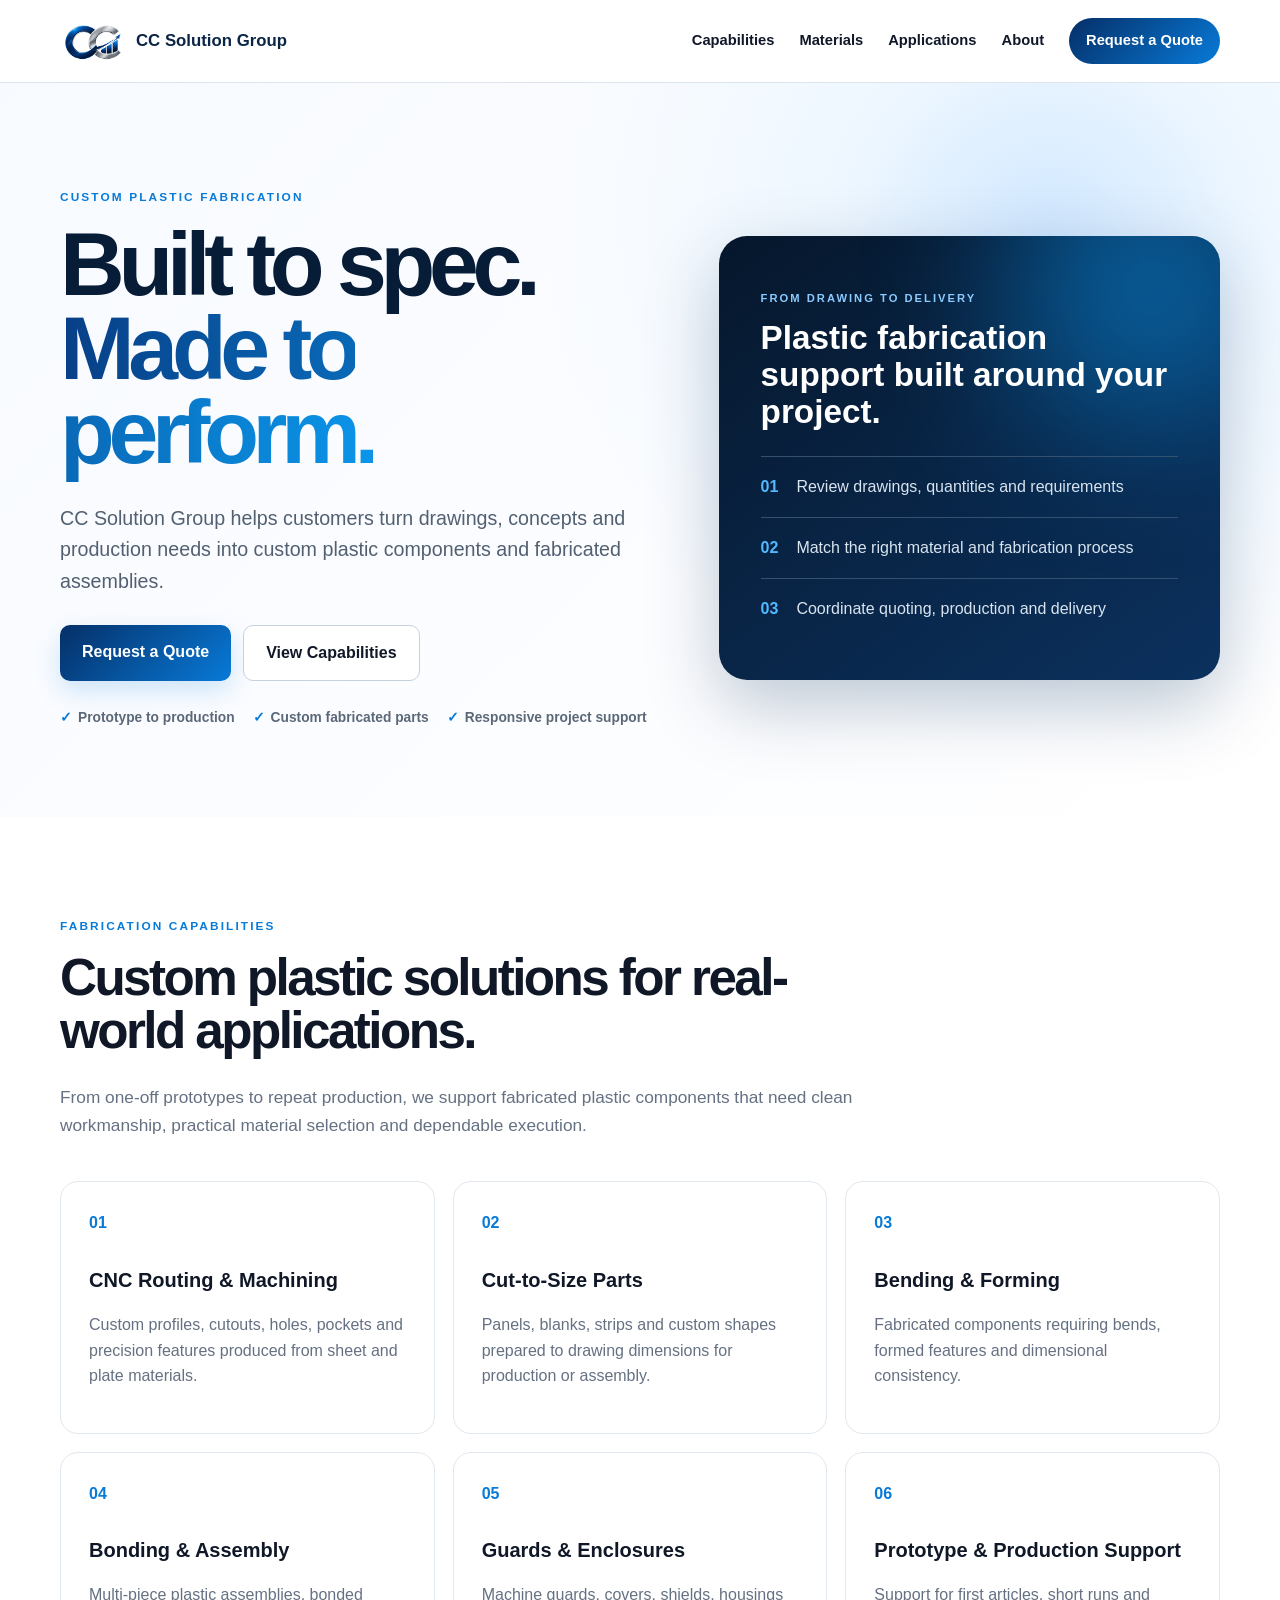
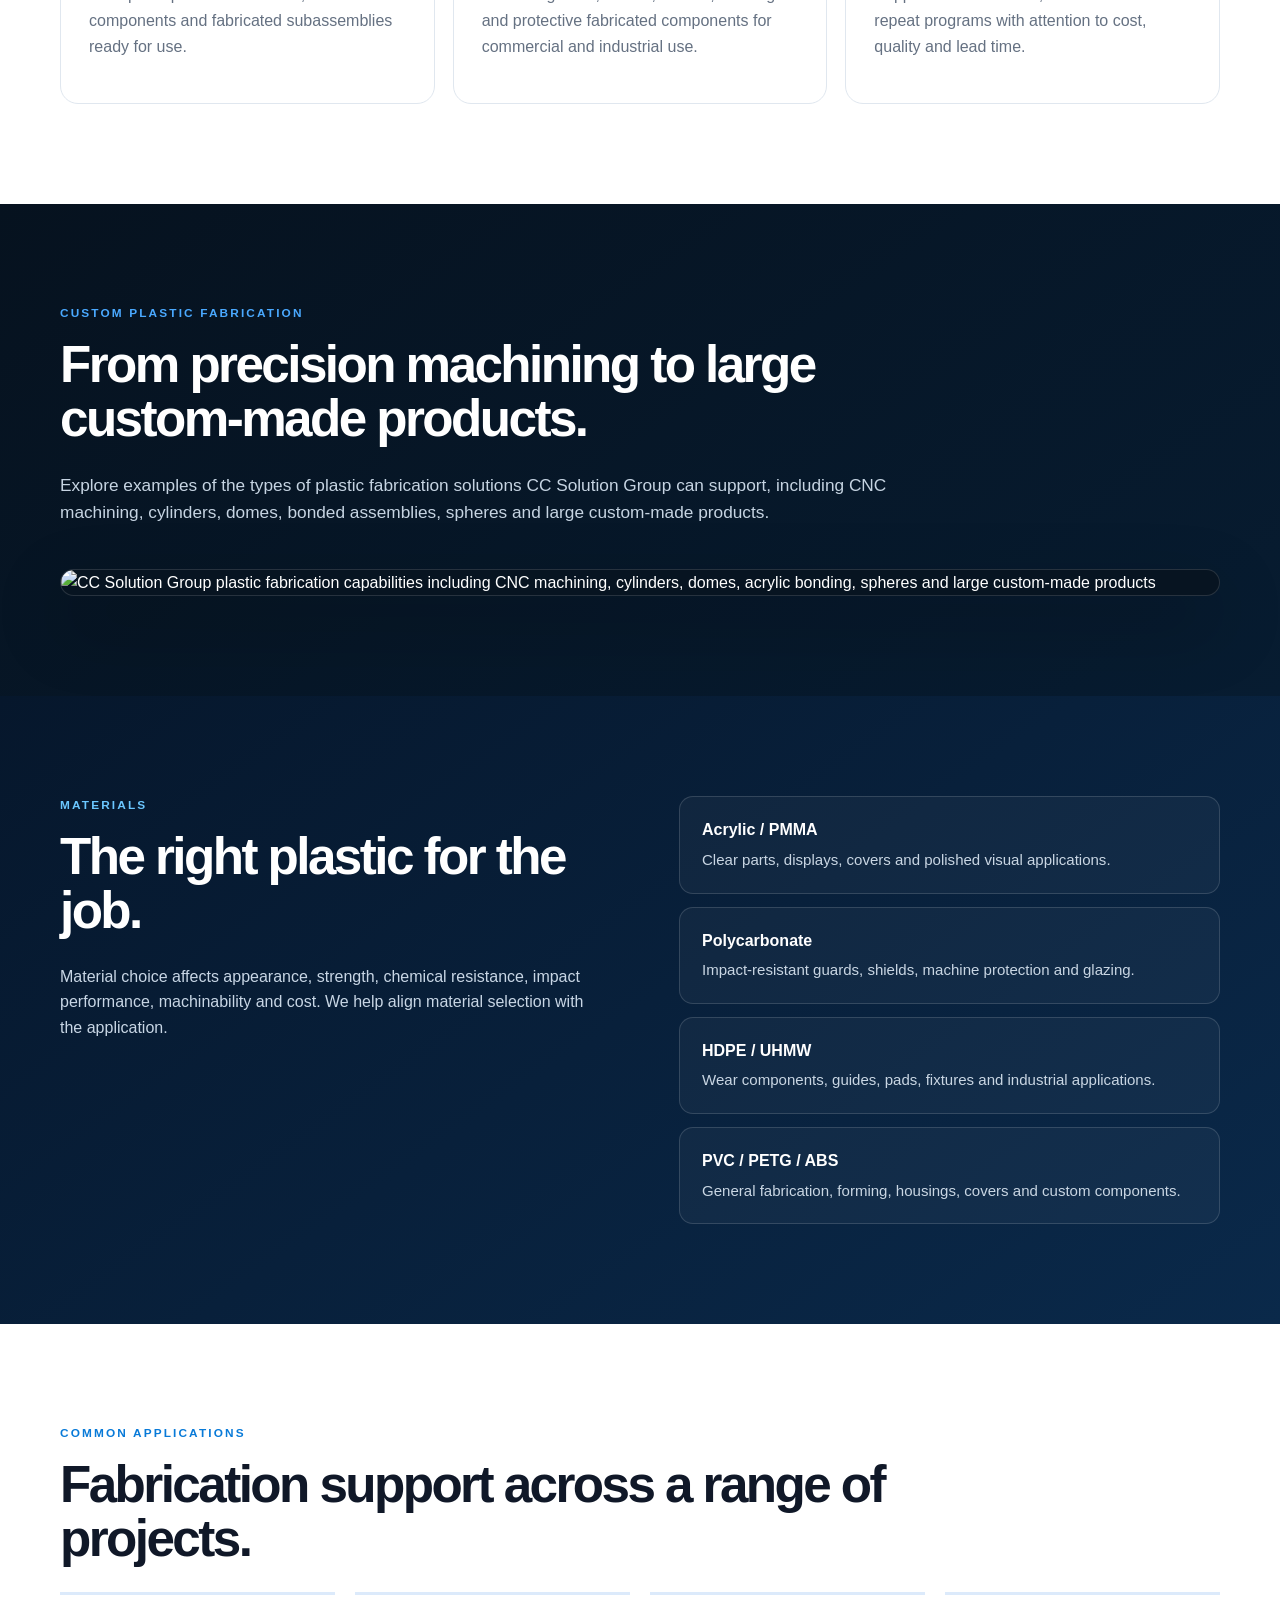
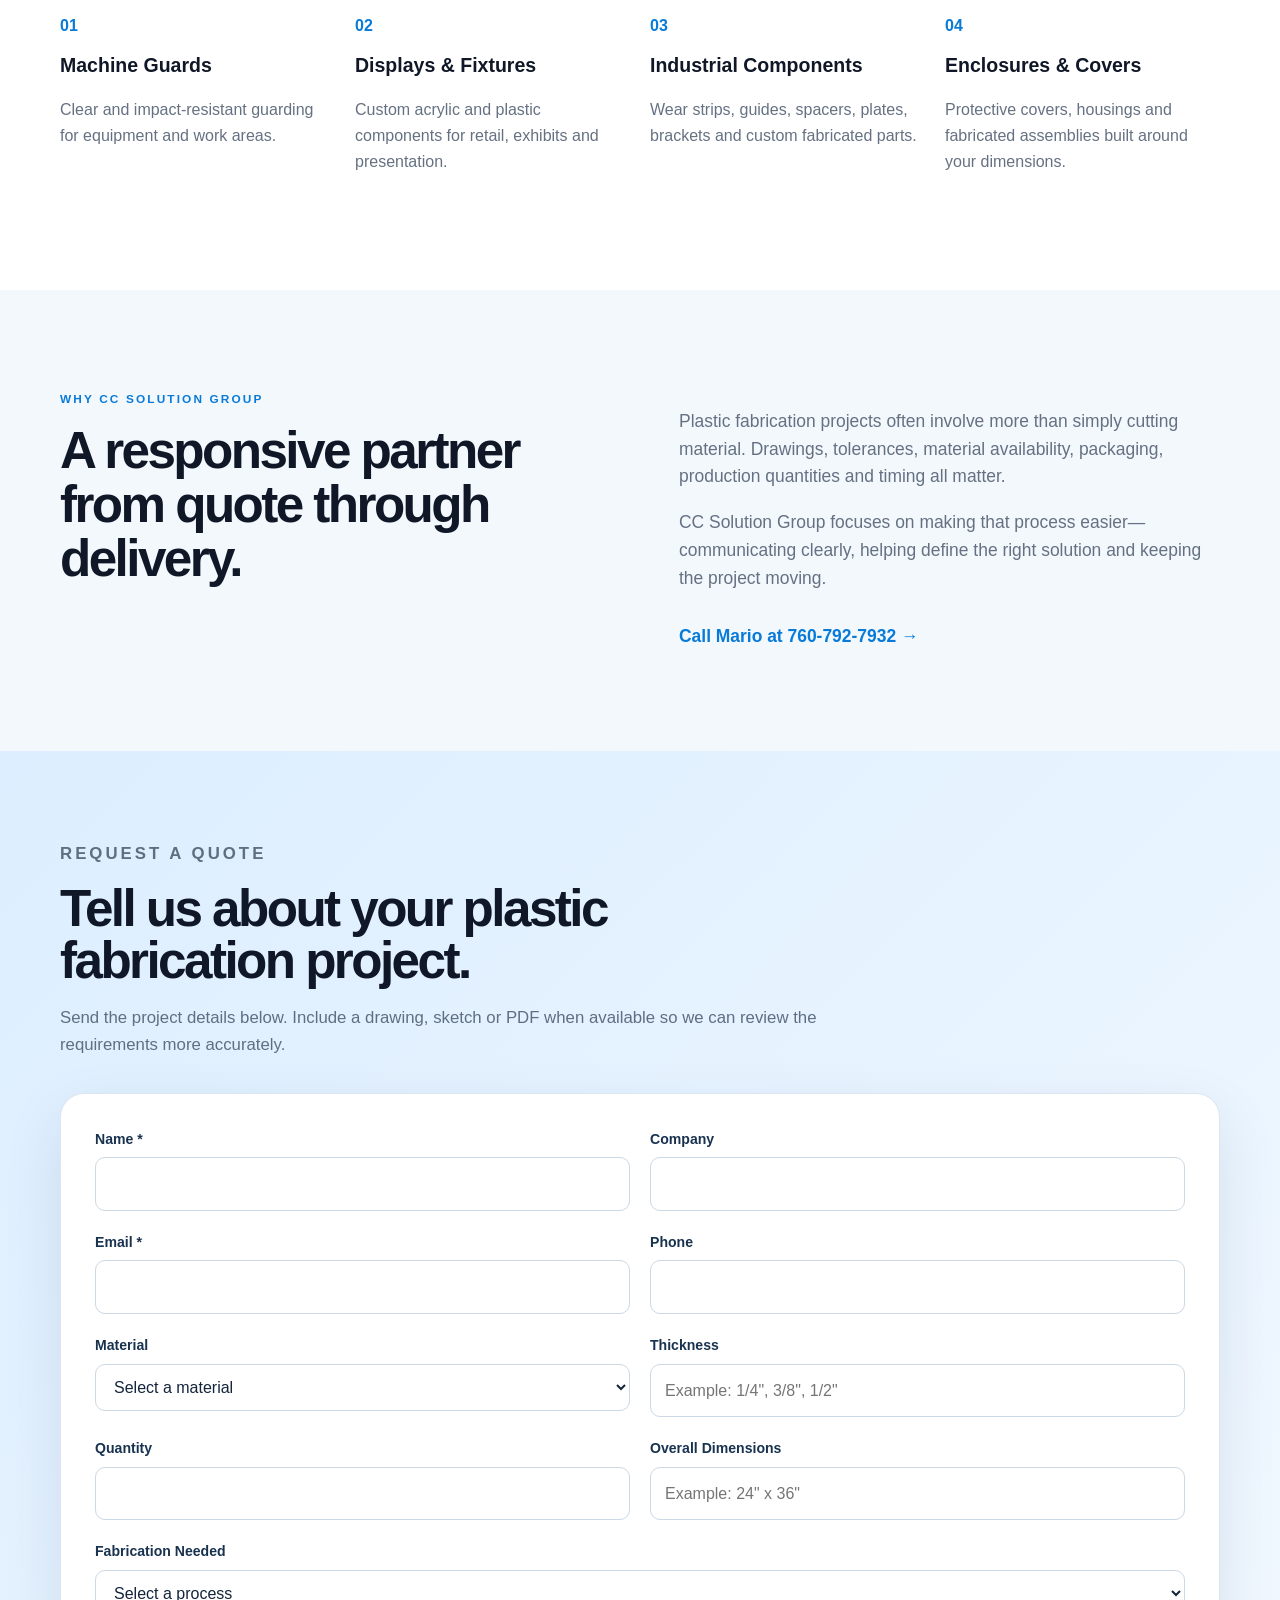
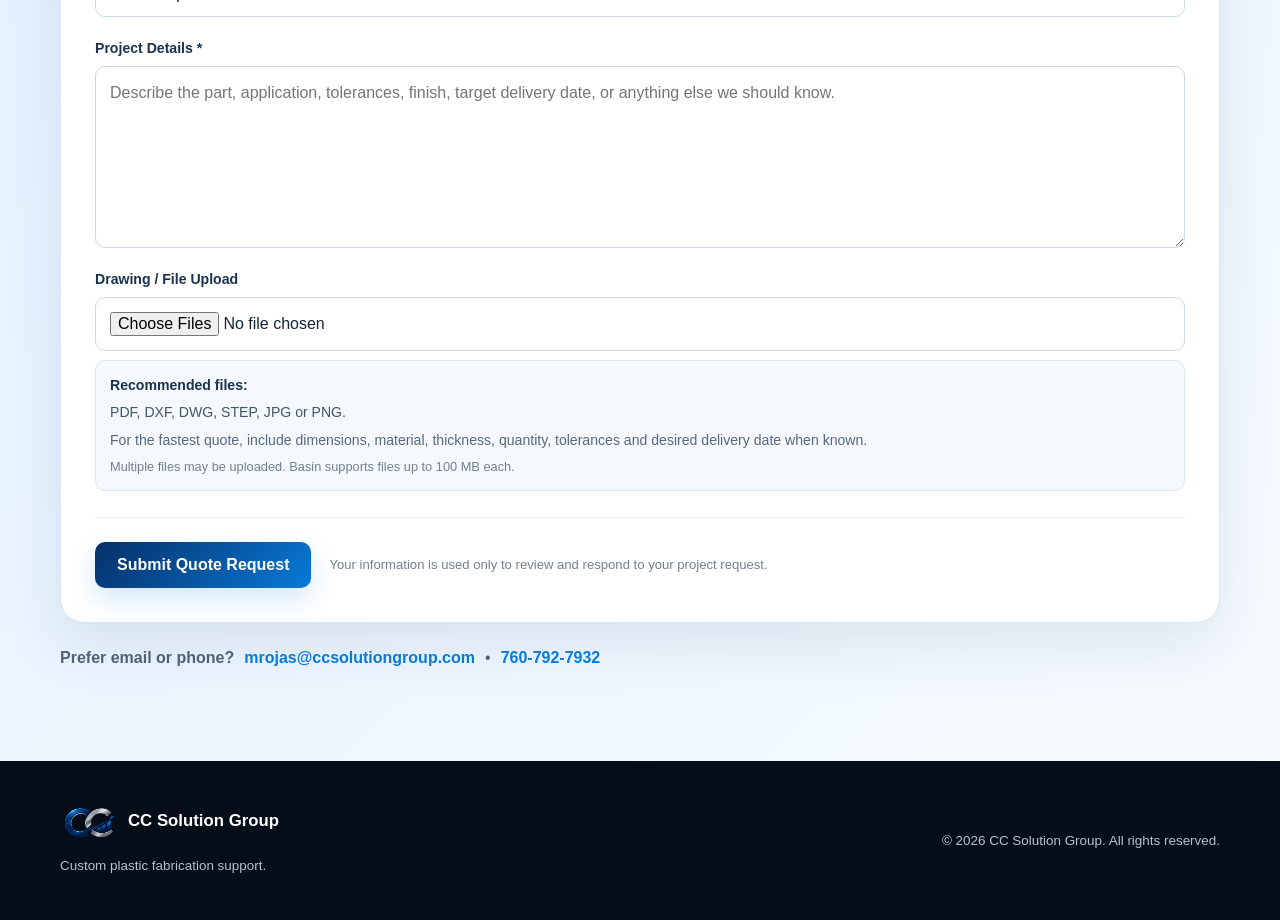
==== index.html @ dac45339 "Enhance visual capabilities section and upload guidance Added styles for visual capabilities and upd" ====
<!DOCTYPE html>
<html lang="en">
<head>
  <meta charset="UTF-8">
  <meta name="viewport" content="width=device-width, initial-scale=1.0">
  <meta name="description" content="CC Solution Group provides custom plastic fabrication support for prototypes, production parts, displays, guards, enclosures, fixtures and custom assemblies.">
  <meta name="keywords" content="plastic fabrication, custom plastic parts, acrylic fabrication, polycarbonate fabrication, HDPE, PVC, PETG, CNC routing, plastic machining">
  <title>CC Solution Group | Custom Plastic Fabrication</title>
  <link rel="canonical" href="https://ccsolutiongroup.com/">
  <link rel="stylesheet" href="styles.css">

  <style>
    .visual-capabilities{
      background:linear-gradient(145deg,#06121f,#071c31);
      color:#fff;
    }
    .visual-capabilities .eyebrow{color:#4aa9ff}
    .visual-capabilities .section-title{color:#fff}
    .visual-capabilities .section-intro{color:#c6d4e2;max-width:900px}
    .capability-showcase{
      margin:38px 0 0;
      border-radius:22px;
      overflow:hidden;
      border:1px solid rgba(255,255,255,.13);
      box-shadow:0 28px 70px rgba(0,0,0,.30);
      background:#071421;
    }
    .capability-showcase img{
      display:block;
      width:100%;
      height:auto;
    }
    .upload-guidance{
      display:flex;
      flex-direction:column;
      gap:5px;
      margin-top:2px;
      padding:13px 14px;
      border-radius:10px;
      background:#f5f9fd;
      border:1px solid #dbe7f1;
      color:#42566b;
      font-size:.88rem;
    }
    .upload-guidance strong{color:#18324f}
    .upload-guidance span{color:#56697d}
    .upload-guidance small{color:#718093}
  </style>

</head>
<body>
  <header class="site-header">
    <div class="container nav">
      <a class="brand" href="#home">
        <img src="cc-solution-group-logo.png" alt="CC Solution Group logo">
        <span>CC Solution Group</span>
      </a>
      <button class="menu" aria-label="Open menu">☰</button>
      <nav>
        <a href="#capabilities">Capabilities</a>
        <a href="#materials">Materials</a>
        <a href="#industries">Applications</a>
        <a href="#about">About</a>
        <a class="nav-cta" href="#contact">Request a Quote</a>
      </nav>
    </div>
  </header>

  <main>
    <section id="home" class="hero">
      <div class="container hero-grid">
        <div>
          <p class="eyebrow">CUSTOM PLASTIC FABRICATION</p>
          <h1>Built to spec.<br><span>Made to perform.</span></h1>
          <p class="lead">CC Solution Group helps customers turn drawings, concepts and production needs into custom plastic components and fabricated assemblies.</p>
          <div class="buttons">
            <a class="button primary" href="#contact">Request a Quote</a>
            <a class="button secondary" href="#capabilities">View Capabilities</a>
          </div>
          <div class="hero-points">
            <span>Prototype to production</span>
            <span>Custom fabricated parts</span>
            <span>Responsive project support</span>
          </div>
        </div>
        <div class="hero-card">
          <div class="card-glow"></div>
          <p class="card-label">FROM DRAWING TO DELIVERY</p>
          <h2>Plastic fabrication support built around your project.</h2>
          <div class="mini-stat"><strong>01</strong><span>Review drawings, quantities and requirements</span></div>
          <div class="mini-stat"><strong>02</strong><span>Match the right material and fabrication process</span></div>
          <div class="mini-stat"><strong>03</strong><span>Coordinate quoting, production and delivery</span></div>
        </div>
      </div>
    </section>

    <section id="capabilities" class="section">
      <div class="container">
        <p class="eyebrow">FABRICATION CAPABILITIES</p>
        <h2 class="section-title">Custom plastic solutions for real-world applications.</h2>
        <p class="section-intro">From one-off prototypes to repeat production, we support fabricated plastic components that need clean workmanship, practical material selection and dependable execution.</p>
        <div class="cards capability-grid">
          <article class="service"><div class="icon">01</div><h3>CNC Routing & Machining</h3><p>Custom profiles, cutouts, holes, pockets and precision features produced from sheet and plate materials.</p></article>
          <article class="service"><div class="icon">02</div><h3>Cut-to-Size Parts</h3><p>Panels, blanks, strips and custom shapes prepared to drawing dimensions for production or assembly.</p></article>
          <article class="service"><div class="icon">03</div><h3>Bending & Forming</h3><p>Fabricated components requiring bends, formed features and dimensional consistency.</p></article>
          <article class="service"><div class="icon">04</div><h3>Bonding & Assembly</h3><p>Multi-piece plastic assemblies, bonded components and fabricated subassemblies ready for use.</p></article>
          <article class="service"><div class="icon">05</div><h3>Guards & Enclosures</h3><p>Machine guards, covers, shields, housings and protective fabricated components for commercial and industrial use.</p></article>
          <article class="service"><div class="icon">06</div><h3>Prototype & Production Support</h3><p>Support for first articles, short runs and repeat programs with attention to cost, quality and lead time.</p></article>
        </div>
      </div>
    </section>


    <section id="fabrication-gallery" class="section visual-capabilities">
      <div class="container">
        <div class="visual-capabilities-heading">
          <p class="eyebrow">CUSTOM PLASTIC FABRICATION</p>
          <h2 class="section-title">From precision machining to large custom-made products.</h2>
          <p class="section-intro">
            Explore examples of the types of plastic fabrication solutions CC Solution Group can support,
            including CNC machining, cylinders, domes, bonded assemblies, spheres and large custom-made products.
          </p>
        </div>

        <figure class="capability-showcase">
          <img src="plastic-fabrication-capabilities.png"
               alt="CC Solution Group plastic fabrication capabilities including CNC machining, cylinders, domes, acrylic bonding, spheres and large custom-made products">
        </figure>
      </div>
    </section>

    <section id="materials" class="section dark">
      <div class="container two-col">
        <div>
          <p class="eyebrow">MATERIALS</p>
          <h2 class="section-title">The right plastic for the job.</h2>
          <p class="dark-copy">Material choice affects appearance, strength, chemical resistance, impact performance, machinability and cost. We help align material selection with the application.</p>
        </div>
        <div class="material-list">
          <div><strong>Acrylic / PMMA</strong><span>Clear parts, displays, covers and polished visual applications.</span></div>
          <div><strong>Polycarbonate</strong><span>Impact-resistant guards, shields, machine protection and glazing.</span></div>
          <div><strong>HDPE / UHMW</strong><span>Wear components, guides, pads, fixtures and industrial applications.</span></div>
          <div><strong>PVC / PETG / ABS</strong><span>General fabrication, forming, housings, covers and custom components.</span></div>
        </div>
      </div>
    </section>

    <section id="industries" class="section">
      <div class="container">
        <p class="eyebrow">COMMON APPLICATIONS</p>
        <h2 class="section-title">Fabrication support across a range of projects.</h2>
        <div class="application-grid">
          <div><span>01</span><h3>Machine Guards</h3><p>Clear and impact-resistant guarding for equipment and work areas.</p></div>
          <div><span>02</span><h3>Displays & Fixtures</h3><p>Custom acrylic and plastic components for retail, exhibits and presentation.</p></div>
          <div><span>03</span><h3>Industrial Components</h3><p>Wear strips, guides, spacers, plates, brackets and custom fabricated parts.</p></div>
          <div><span>04</span><h3>Enclosures & Covers</h3><p>Protective covers, housings and fabricated assemblies built around your dimensions.</p></div>
        </div>
      </div>
    </section>

    <section id="about" class="section accent-section">
      <div class="container two-col">
        <div>
          <p class="eyebrow">WHY CC SOLUTION GROUP</p>
          <h2 class="section-title">A responsive partner from quote through delivery.</h2>
        </div>
        <div class="about-copy">
          <p>Plastic fabrication projects often involve more than simply cutting material. Drawings, tolerances, material availability, packaging, production quantities and timing all matter.</p>
          <p>CC Solution Group focuses on making that process easier—communicating clearly, helping define the right solution and keeping the project moving.</p>
          <a href="tel:7607927932" class="text-link">Call Mario at 760-792-7932 →</a>
        </div>
      </div>
    </section>

    <section id="contact" class="contact quote-section">
      <div class="container">
        <div class="quote-heading">
          <p class="eyebrow">REQUEST A QUOTE</p>
          <h2>Tell us about your plastic fabrication project.</h2>
          <p>Send the project details below. Include a drawing, sketch or PDF when available so we can review the requirements more accurately.</p>
        </div>

        <form class="quote-form"
              action="https://usebasin.com/f/f1924fdd4e56"
              method="POST"
              enctype="multipart/form-data"
              accept-charset="UTF-8"
              data-basin-form
              data-basin-success-action="render"
              data-basin-capture-url="true">

          <div class="form-grid">
            <div class="field"><label for="name">Name *</label><input id="name" name="Name" type="text" required></div>
            <div class="field"><label for="company">Company</label><input id="company" name="Company" type="text"></div>
            <div class="field"><label for="email">Email *</label><input id="email" name="email" type="email" required></div>
            <div class="field"><label for="phone">Phone</label><input id="phone" name="Phone" type="tel"></div>

            <div class="field">
              <label for="material">Material</label>
              <select id="material" name="Material">
                <option value="">Select a material</option>
                <option>Acrylic / PMMA</option><option>Polycarbonate</option><option>HDPE</option>
                <option>UHMW</option><option>PVC</option><option>PETG</option><option>ABS</option>
                <option>Other / Need recommendation</option>
              </select>
            </div>

            <div class="field"><label for="thickness">Thickness</label><input id="thickness" name="Thickness" type="text" placeholder='Example: 1/4", 3/8", 1/2"'></div>
            <div class="field"><label for="quantity">Quantity</label><input id="quantity" name="Quantity" type="number" min="1"></div>
            <div class="field"><label for="dimensions">Overall Dimensions</label><input id="dimensions" name="Dimensions" type="text" placeholder='Example: 24" x 36"'></div>

            <div class="field full-width">
              <label for="process">Fabrication Needed</label>
              <select id="process" name="Fabrication Needed">
                <option value="">Select a process</option>
                <option>CNC Routing / Machining</option><option>Cut-to-Size Parts</option><option>Bending / Forming</option>
                <option>Bonding / Assembly</option><option>Guard / Enclosure</option><option>Prototype</option>
                <option>Production Run</option><option>Not Sure / Need Guidance</option>
              </select>
            </div>

            <div class="field full-width">
              <label for="details">Project Details *</label>
              <textarea id="details" name="Project Details" rows="6" required placeholder="Describe the part, application, tolerances, finish, target delivery date, or anything else we should know."></textarea>
            </div>

            <div class="field full-width">
              <label for="attachment">Drawing / File Upload</label>
              <input id="attachment" name="attachments[]" type="file" multiple accept=".pdf,.dwg,.dxf,.step,.stp,.igs,.iges,.jpg,.jpeg,.png">
              <div class="upload-guidance">
                <strong>Recommended files:</strong> PDF, DXF, DWG, STEP, JPG or PNG.
                <span>For the fastest quote, include dimensions, material, thickness, quantity, tolerances and desired delivery date when known.</span>
                <small>Multiple files may be uploaded. Basin supports files up to 100 MB each.</small>
              </div>
            </div>
          </div>

          <div class="form-submit">
            <button class="button primary submit-button" type="submit">Submit Quote Request</button>
            <p>Your information is used only to review and respond to your project request.</p>
          </div>
        </form>

        <div class="w-form-done" style="display:none; margin-top:22px; padding:22px; border-radius:14px; background:#ffffff; border:1px solid #b9dfc6;">
          <strong style="display:block; font-size:1.1rem; margin-bottom:6px;">Thank you for your project inquiry.</strong>
          <span>Your quote request and uploaded files were submitted successfully. CC Solution Group will review the project details and follow up with you.</span>
        </div>

        <div class="w-form-fail" style="display:none; margin-top:22px; padding:22px; border-radius:14px; background:#ffffff; border:1px solid #e1b8b8;">
          <strong style="display:block; font-size:1.1rem; margin-bottom:6px;">We couldn't submit your request.</strong>
          <span>Please try again, or email your project directly to mrojas@ccsolutiongroup.com.</span>
        </div>

        <div class="direct-contact">
          <strong>Prefer email or phone?</strong>
          <a href="mailto:mrojas@ccsolutiongroup.com">mrojas@ccsolutiongroup.com</a>
          <span>•</span>
          <a href="tel:7607927932">760-792-7932</a>
        </div>
      </div>
    </section>
  </main>

  <footer>
    <div class="container footer">
      <div>
        <a class="brand footer-brand" href="#home"><img src="cc-solution-group-logo.png" alt="CC Solution Group logo"><span>CC Solution Group</span></a>
        <p>Custom plastic fabrication support.</p>
      </div>
      <p>© 2026 CC Solution Group. All rights reserved.</p>
    </div>
  </footer>

  <script src="https://js.usebasin.com/v2.11.1.min.js" defer></script>
  <script>
    const menu = document.querySelector('.menu');
    const nav = document.querySelector('nav');
    menu.addEventListener('click', () => nav.classList.toggle('open'));
    document.querySelectorAll('nav a').forEach(a => a.addEventListener('click', () => nav.classList.remove('open')));
  </script>
</body>
</html>
---- styles.css ----
*{box-sizing:border-box}html{scroll-behavior:smooth}body{margin:0;font-family:Inter,Arial,sans-serif;color:#101828;background:#fff;line-height:1.6}a{text-decoration:none;color:inherit}.container{width:min(1160px,92%);margin:auto}.site-header{position:sticky;top:0;z-index:20;background:rgba(255,255,255,.96);backdrop-filter:blur(12px);border-bottom:1px solid #dce4ee}.nav{height:82px;display:flex;align-items:center;justify-content:space-between}.brand{display:flex;align-items:center;gap:10px;font-weight:900}.brand img{width:66px;height:50px;object-fit:contain}.brand span{font-size:1.05rem;color:#0b2545}.nav nav{display:flex;gap:25px;align-items:center;font-size:.92rem;font-weight:750}.nav nav a:hover{color:#087ad8}.nav-cta{padding:11px 17px;border-radius:999px;background:linear-gradient(135deg,#052f67,#087ad8);color:#fff!important}.menu{display:none;background:none;border:0;font-size:1.5rem}.hero{padding:105px 0 88px;background:radial-gradient(circle at 82% 22%,#cfe7ff 0,#eef7ff 18%,transparent 42%),linear-gradient(135deg,#f7faff,#fff)}.hero-grid{display:grid;grid-template-columns:1.08fr .92fr;gap:70px;align-items:center}.eyebrow{font-size:.74rem;letter-spacing:.18em;font-weight:900;color:#087ad8;margin:0 0 15px}.hero h1{font-size:clamp(3.5rem,7vw,6.6rem);line-height:.94;letter-spacing:-.07em;margin:0;color:#071c36}.hero h1 span{background:linear-gradient(90deg,#073f87,#0b95e9);background-clip:text;-webkit-background-clip:text;color:transparent}.lead{font-size:1.23rem;max-width:680px;color:#526071;margin:28px 0}.buttons{display:flex;gap:12px;flex-wrap:wrap}.button{display:inline-block;padding:14px 22px;border-radius:10px;font-weight:800;transition:.2s}.button:hover{transform:translateY(-2px)}.primary{background:linear-gradient(135deg,#052f67,#087ad8);color:#fff;box-shadow:0 10px 26px rgba(8,122,216,.18)}.secondary{border:1px solid #c4d1df;background:#fff}.hero-points{display:flex;gap:18px;flex-wrap:wrap;margin-top:26px;color:#5b6878;font-size:.86rem;font-weight:700}.hero-points span:before{content:"✓";color:#087ad8;margin-right:6px}.hero-card{position:relative;background:linear-gradient(145deg,#06172c,#0b315e);color:#fff;border-radius:28px;padding:42px;overflow:hidden;box-shadow:0 26px 72px rgba(4,39,79,.25)}.card-glow{position:absolute;width:250px;height:250px;background:#0a8fe5;filter:blur(75px);opacity:.55;right:-55px;top:-75px}.hero-card>*:not(.card-glow){position:relative}.card-label{font-size:.7rem;letter-spacing:.18em;color:#8bcaff;font-weight:800}.hero-card h2{font-size:2.08rem;line-height:1.12;margin:10px 0 26px}.mini-stat{display:flex;gap:18px;padding:17px 0;border-top:1px solid #34516f}.mini-stat strong{color:#52b8ff}.mini-stat span{color:#d8e4ef}.section{padding:100px 0}.section-title{font-size:clamp(2.2rem,4vw,4rem);line-height:1.05;letter-spacing:-.05em;max-width:850px;margin:0 0 26px}.section-intro{max-width:810px;color:#657182;font-size:1.08rem;margin-bottom:42px}.cards{display:grid;grid-template-columns:repeat(3,1fr);gap:18px}.service{border:1px solid #e0e7ef;border-radius:18px;padding:28px;background:#fff;transition:.2s}.service:hover{transform:translateY(-4px);box-shadow:0 18px 42px rgba(4,39,79,.09);border-color:#c6d9eb}.icon{font-weight:900;color:#087ad8;margin-bottom:28px}.service h3{font-size:1.25rem;margin-bottom:10px}.service p,.about-copy p,.application-grid p{color:#657182}.dark{background:linear-gradient(145deg,#06172c,#0a294a);color:#fff}.dark .eyebrow{color:#6bc7ff}.dark-copy{color:#c8d6e5;max-width:560px}.two-col{display:grid;grid-template-columns:1fr 1fr;gap:78px;align-items:start}.material-list{display:grid;gap:13px}.material-list div{padding:20px 22px;border:1px solid rgba(255,255,255,.14);border-radius:14px;background:rgba(255,255,255,.04)}.material-list strong{display:block;color:#fff;margin-bottom:4px}.material-list span{color:#c9d6e3;font-size:.94rem}.application-grid{display:grid;grid-template-columns:repeat(4,1fr);gap:20px}.application-grid div{padding-top:18px;border-top:3px solid #dceafb}.application-grid span{color:#087ad8;font-weight:900}.application-grid h3{font-size:1.22rem;margin:12px 0 8px}.accent-section{background:#f3f8fd}.about-copy{font-size:1.09rem}.text-link{display:inline-block;margin-top:13px;color:#087ad8;font-weight:850}.quote-section{padding:90px 0;background:linear-gradient(135deg,#dceeff,#f7fbff)}.quote-heading{max-width:760px;margin-bottom:34px}.quote-heading h2{font-size:clamp(2.3rem,4vw,4.2rem);line-height:1.02;letter-spacing:-.05em;margin:0 0 18px}.quote-heading p{color:#5f6f82;font-size:1.05rem}.quote-form{background:#fff;border:1px solid #dbe6f0;border-radius:24px;padding:34px;box-shadow:0 22px 60px rgba(4,39,79,.10)}.form-grid{display:grid;grid-template-columns:repeat(2,1fr);gap:20px}.field{display:flex;flex-direction:column;gap:7px}.field.full-width{grid-column:1/-1}.field label{font-size:.88rem;font-weight:800;color:#18324f}.field input,.field select,.field textarea{width:100%;border:1px solid #cbd8e5;border-radius:10px;padding:13px 14px;font:inherit;background:#fff;color:#14253a;outline:none;transition:border-color .15s,box-shadow .15s}.field input:focus,.field select:focus,.field textarea:focus{border-color:#087ad8;box-shadow:0 0 0 3px rgba(8,122,216,.10)}.field textarea{resize:vertical}.field small{color:#718093;font-size:.8rem}.form-submit{display:flex;align-items:center;gap:18px;flex-wrap:wrap;margin-top:26px;padding-top:24px;border-top:1px solid #e6edf4}.submit-button{border:0;cursor:pointer;font-size:1rem}.form-submit p{margin:0;color:#718093;font-size:.82rem}.direct-contact{display:flex;gap:10px;align-items:center;flex-wrap:wrap;margin-top:22px;color:#506175}.direct-contact a{color:#087ad8;font-weight:800}footer{padding:36px 0;background:#040d18;color:#b9c1ce}.footer{display:flex;justify-content:space-between;align-items:center;gap:30px}.footer p{margin:8px 0;font-size:.84rem}.footer-brand span{color:#fff}.footer-brand img{width:58px}.thank-you-page{min-height:100vh;display:grid;place-items:center;padding:30px;background:linear-gradient(135deg,#eef7ff,#fff)}.thank-you-card{max-width:680px;background:#fff;border:1px solid #dbe6f0;border-radius:26px;padding:48px;text-align:center;box-shadow:0 22px 60px rgba(4,39,79,.12)}.thank-you-card img{width:150px;margin-bottom:20px}.thank-you-card h1{font-size:clamp(2.2rem,5vw,4rem);line-height:1.03;letter-spacing:-.05em;margin:0 0 18px;color:#071c36}.thank-you-card p:not(.eyebrow){color:#657182;margin-bottom:28px}@media(max-width:950px){.nav nav{gap:16px;font-size:.86rem}.application-grid{grid-template-columns:repeat(2,1fr)}}@media(max-width:800px){.menu{display:block}.nav nav{display:none;position:absolute;top:82px;left:0;right:0;background:#fff;padding:22px 4%;border-bottom:1px solid #e8ecf2;flex-direction:column;align-items:flex-start}.nav nav.open{display:flex}.brand span{display:none}.hero{padding:72px 0}.hero-grid,.two-col{grid-template-columns:1fr}.cards{grid-template-columns:1fr}.application-grid{grid-template-columns:1fr}.footer{flex-direction:column;align-items:flex-start}.hero-card{padding:30px}.section{padding:76px 0}.form-grid{grid-template-columns:1fr}.field.full-width{grid-column:auto}.quote-form{padding:22px}}
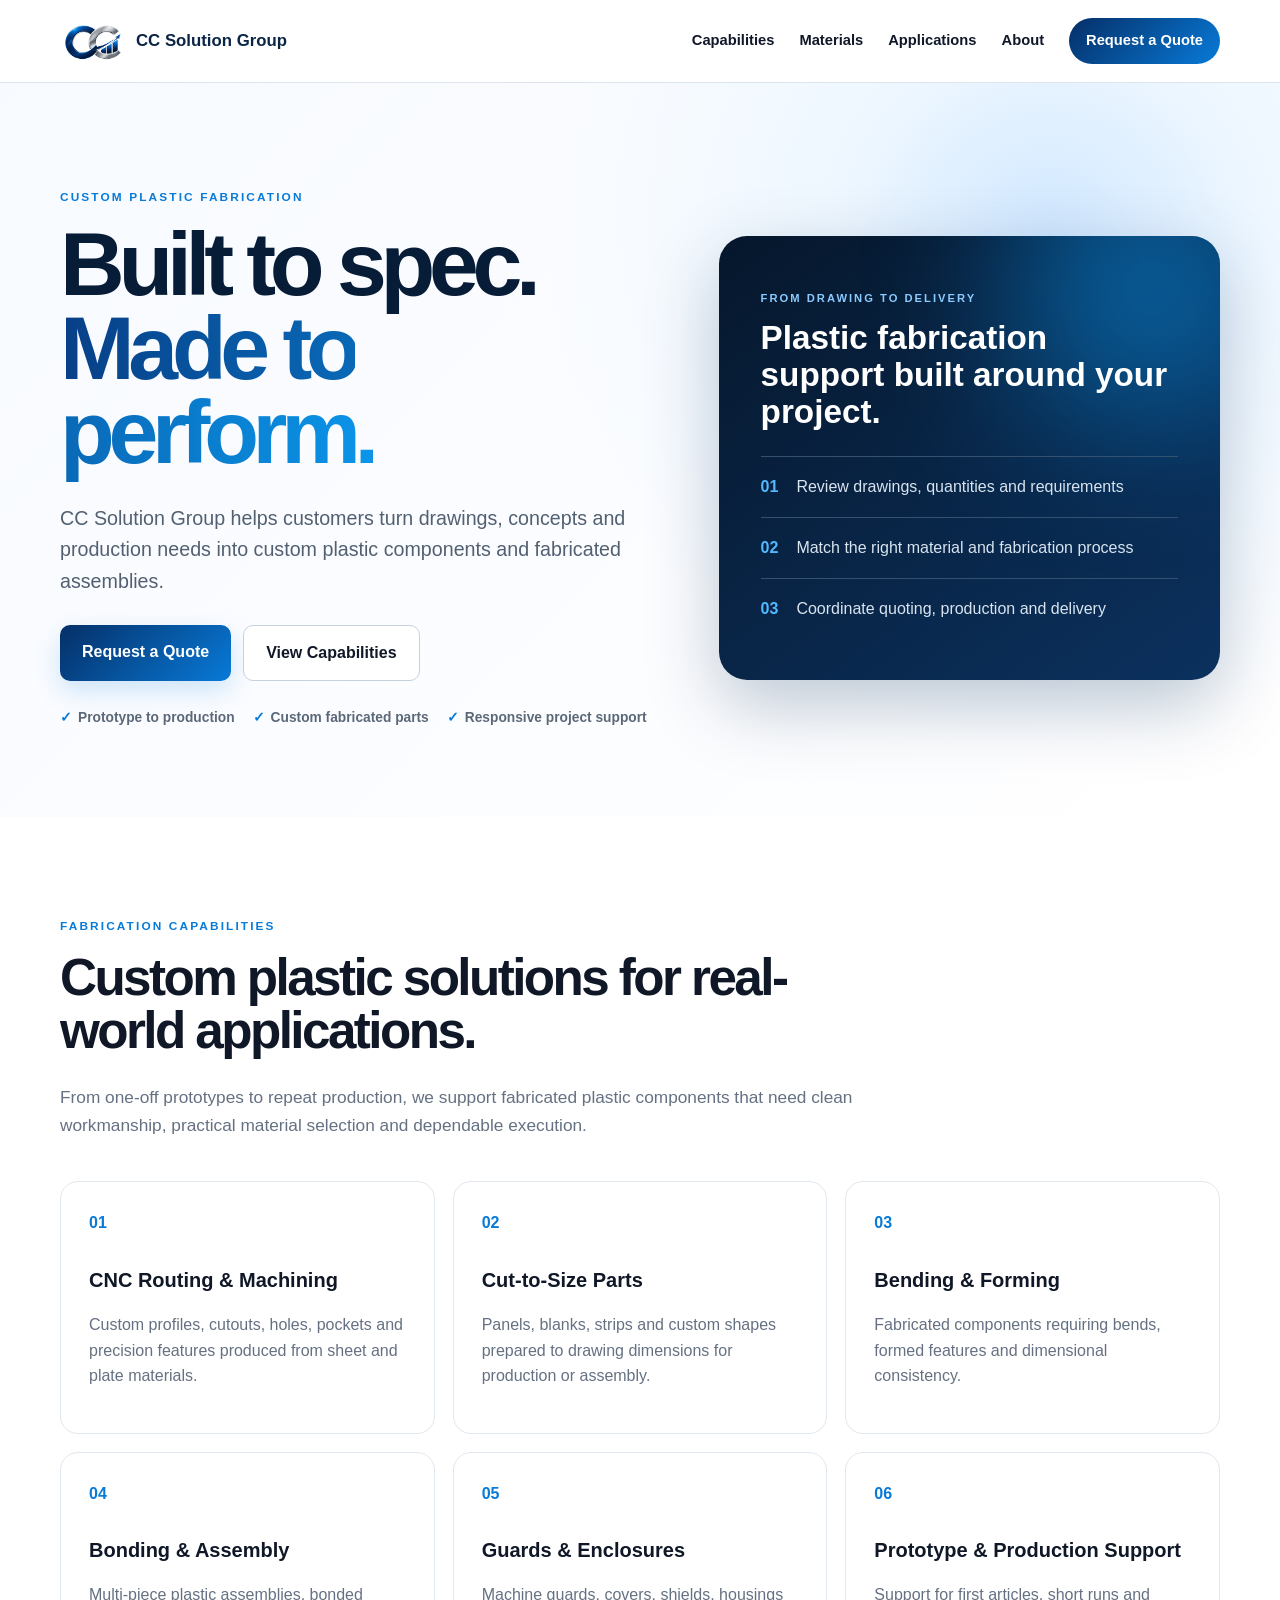
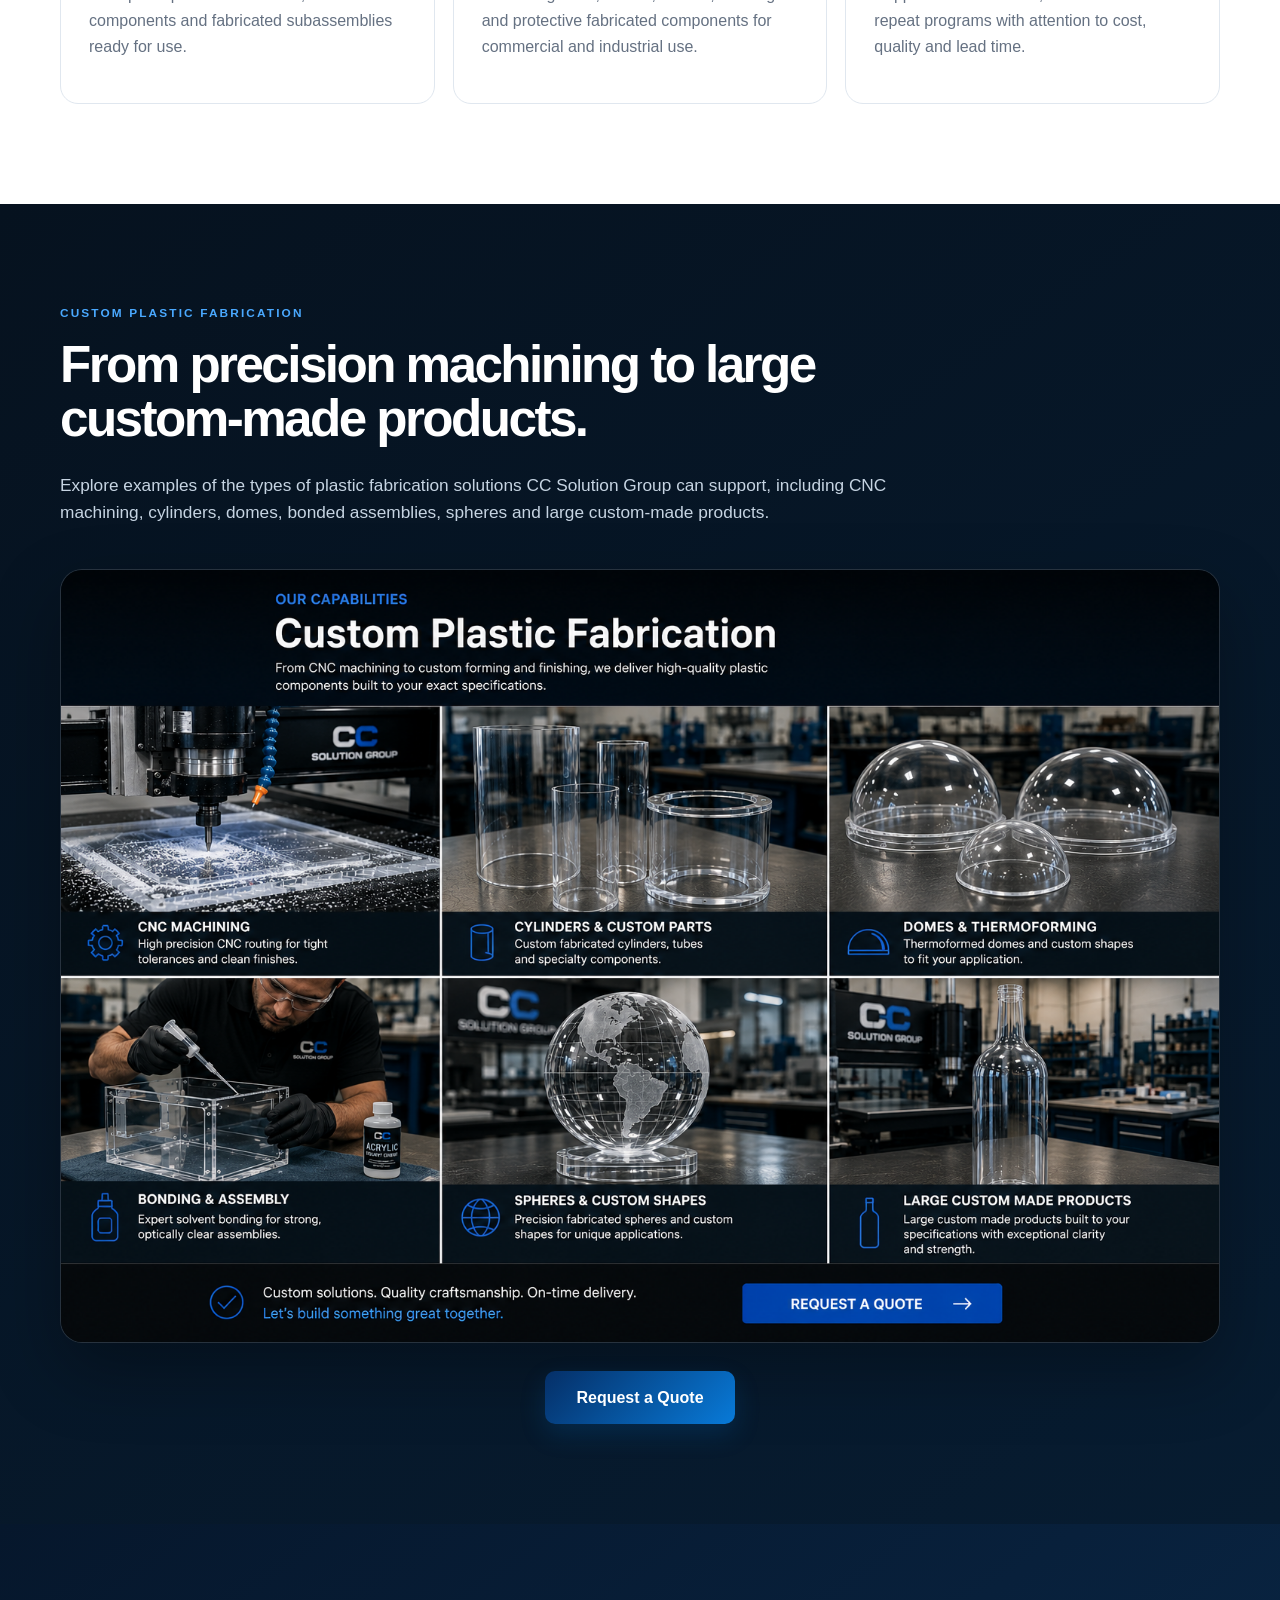
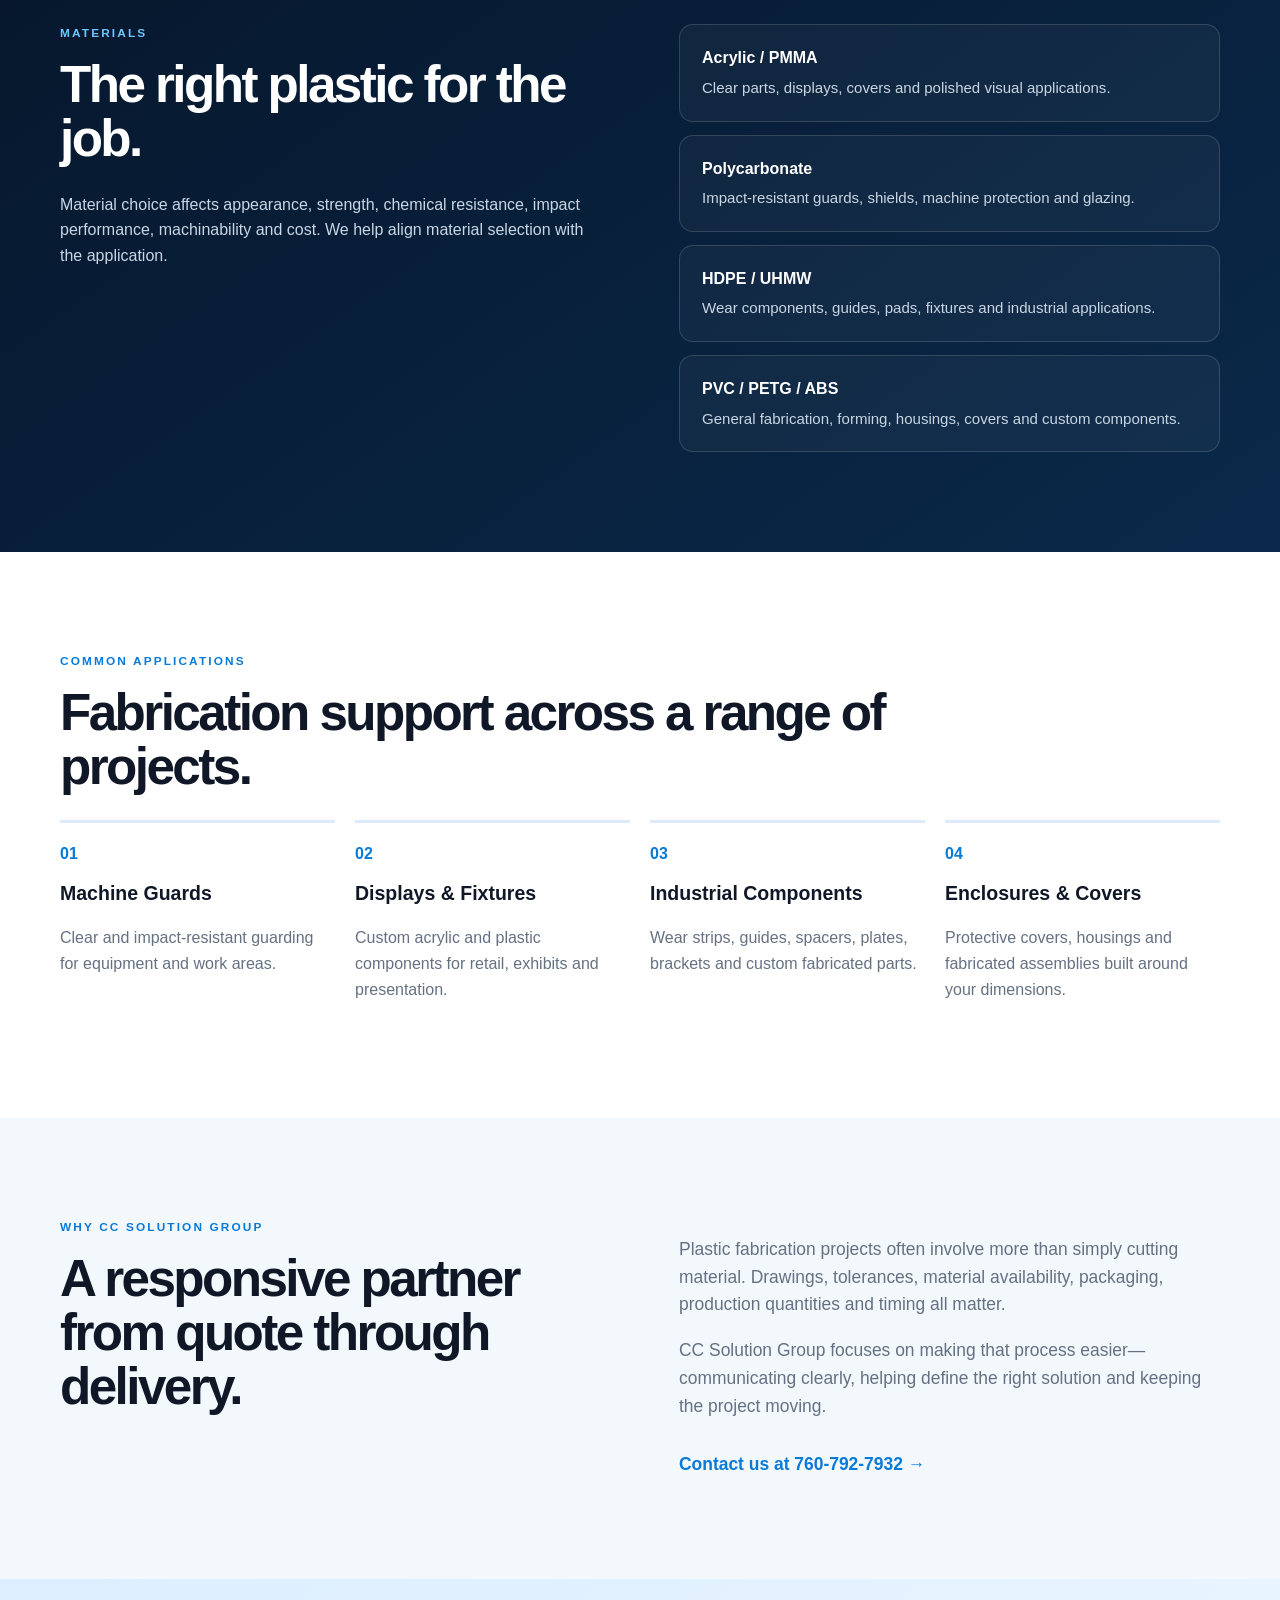
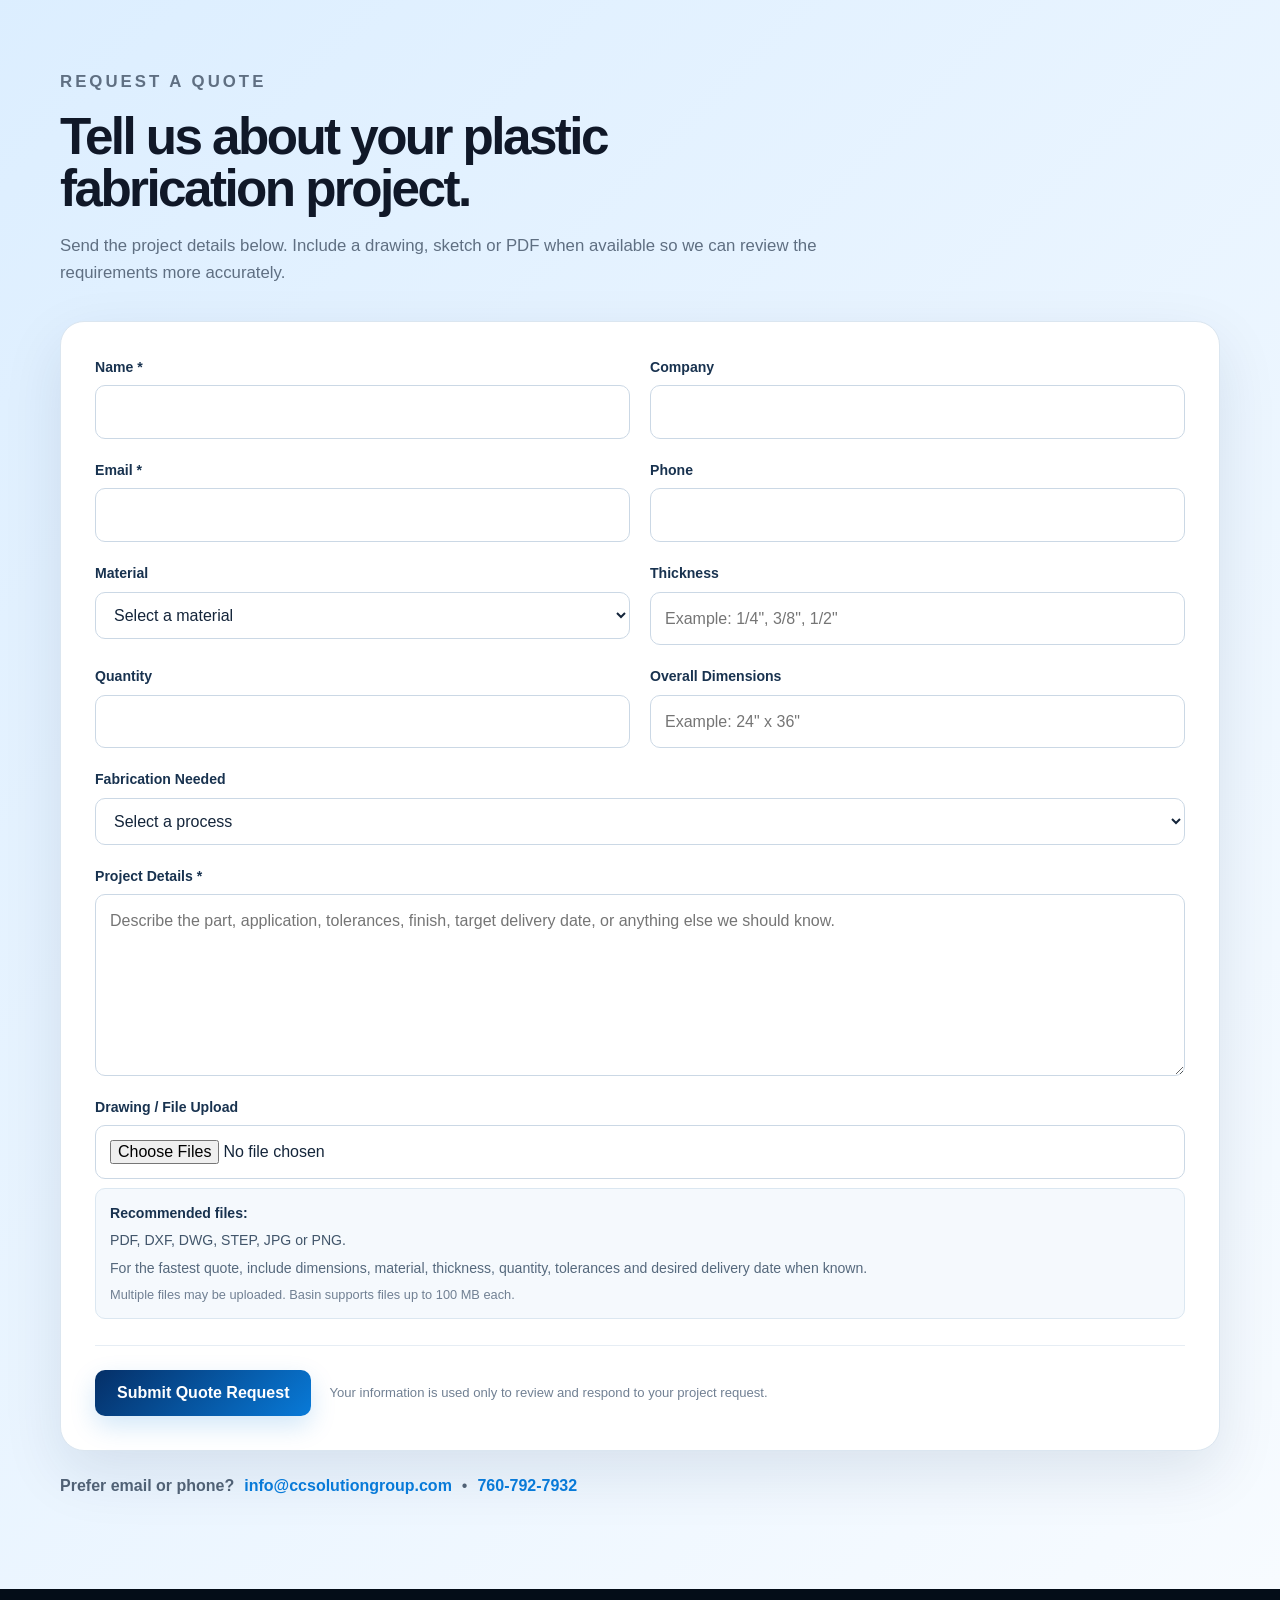
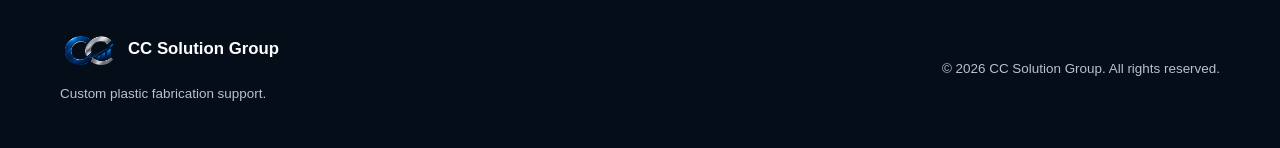
==== commit d6d1d1e7: "Update contact information and add gallery CTA" ====
--- a/index.html
+++ b/index.html
@@ -25,6 +25,8 @@
       box-shadow:0 28px 70px rgba(0,0,0,.30);
       background:#071421;
     }
+    .gallery-cta{display:flex;justify-content:center;margin-top:28px}
+    .gallery-cta .button{min-width:190px;text-align:center}
     .capability-showcase img{
       display:block;
       width:100%;
@@ -126,6 +128,9 @@
           <img src="plastic-fabrication-capabilities.png"
                alt="CC Solution Group plastic fabrication capabilities including CNC machining, cylinders, domes, acrylic bonding, spheres and large custom-made products">
         </figure>
+        <div class="gallery-cta">
+          <a class="button primary" href="#contact">Request a Quote</a>
+        </div>
       </div>
     </section>
 
@@ -167,7 +172,7 @@
         <div class="about-copy">
           <p>Plastic fabrication projects often involve more than simply cutting material. Drawings, tolerances, material availability, packaging, production quantities and timing all matter.</p>
           <p>CC Solution Group focuses on making that process easier—communicating clearly, helping define the right solution and keeping the project moving.</p>
-          <a href="tel:7607927932" class="text-link">Call Mario at 760-792-7932 →</a>
+          <a href="tel:7607927932" class="text-link">Contact us at 760-792-7932 →</a>
         </div>
       </div>
     </section>
@@ -248,12 +253,12 @@
 
         <div class="w-form-fail" style="display:none; margin-top:22px; padding:22px; border-radius:14px; background:#ffffff; border:1px solid #e1b8b8;">
           <strong style="display:block; font-size:1.1rem; margin-bottom:6px;">We couldn't submit your request.</strong>
-          <span>Please try again, or email your project directly to mrojas@ccsolutiongroup.com.</span>
+          <span>Please try again, or email your project directly to info@ccsolutiongroup.com.</span>
         </div>
 
         <div class="direct-contact">
           <strong>Prefer email or phone?</strong>
-          <a href="mailto:mrojas@ccsolutiongroup.com">mrojas@ccsolutiongroup.com</a>
+          <a href="mailto:info@ccsolutiongroup.com">info@ccsolutiongroup.com</a>
           <span>•</span>
           <a href="tel:7607927932">760-792-7932</a>
         </div>
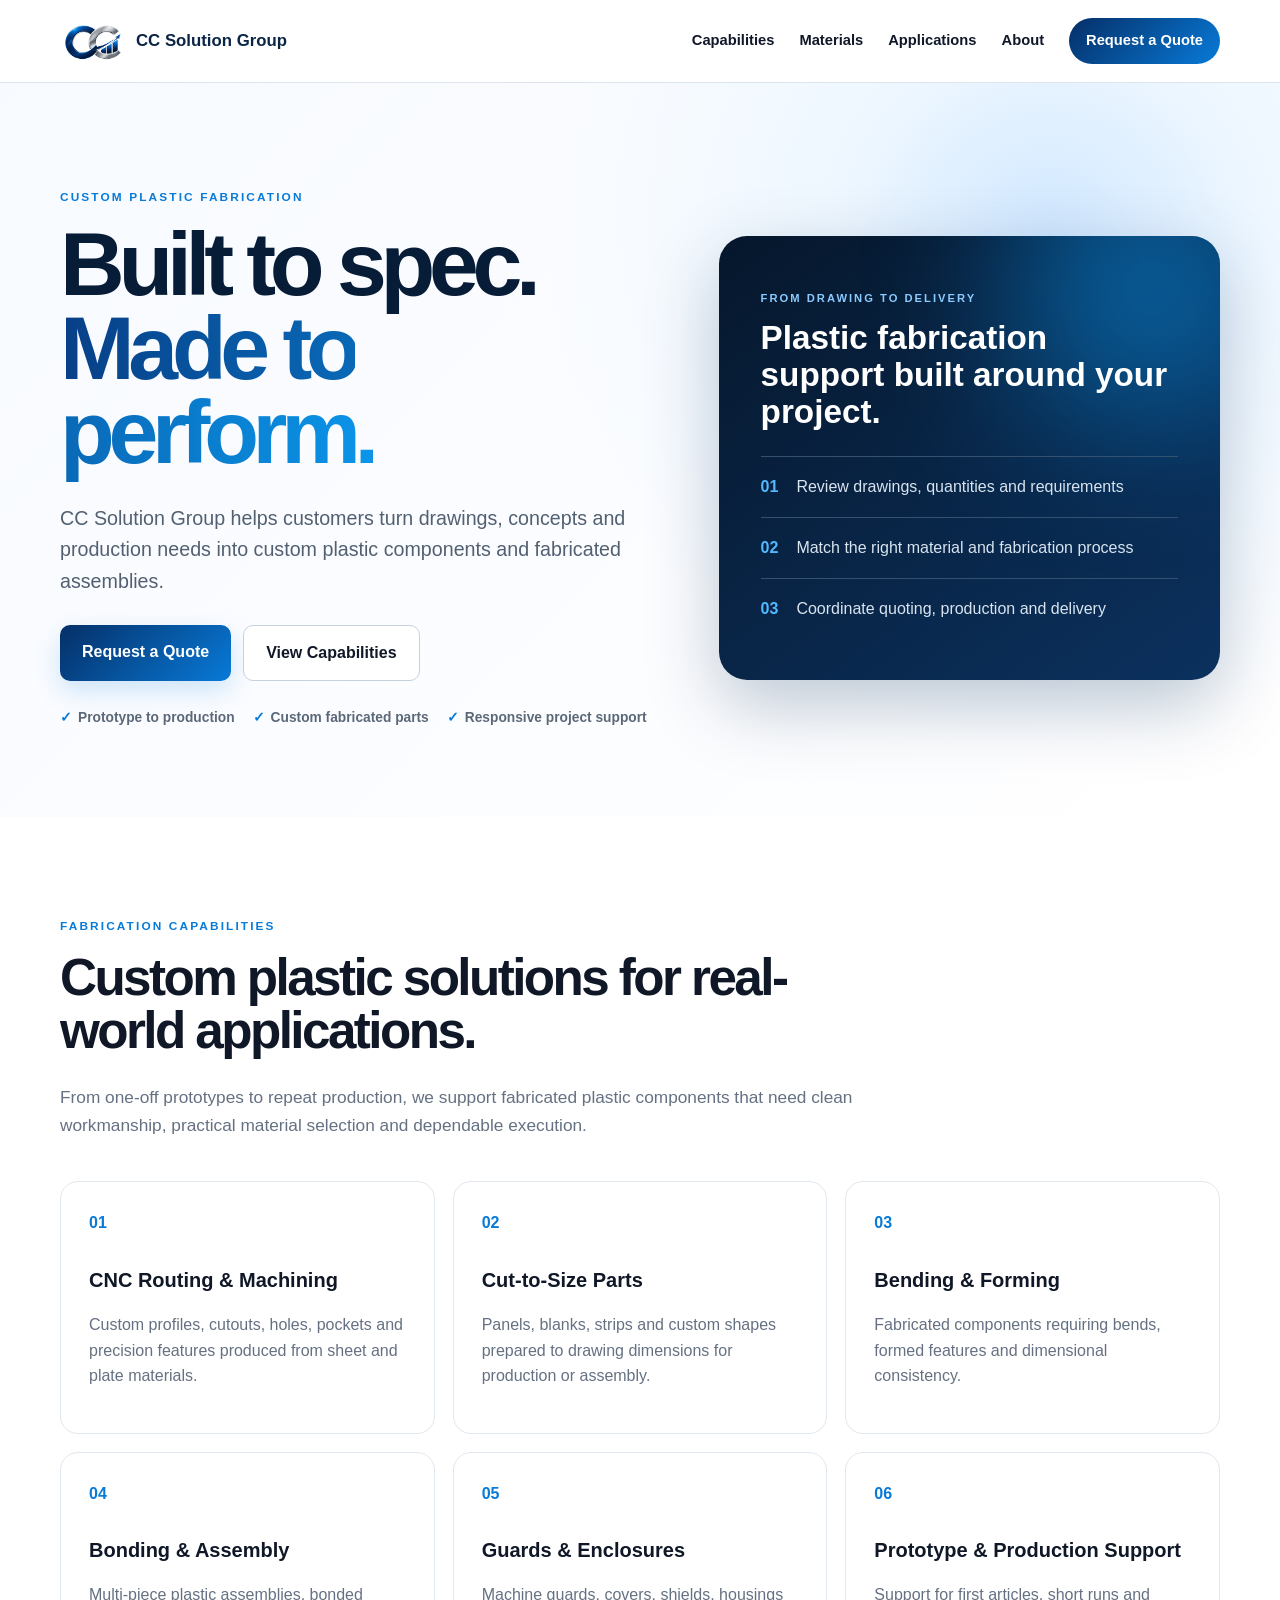
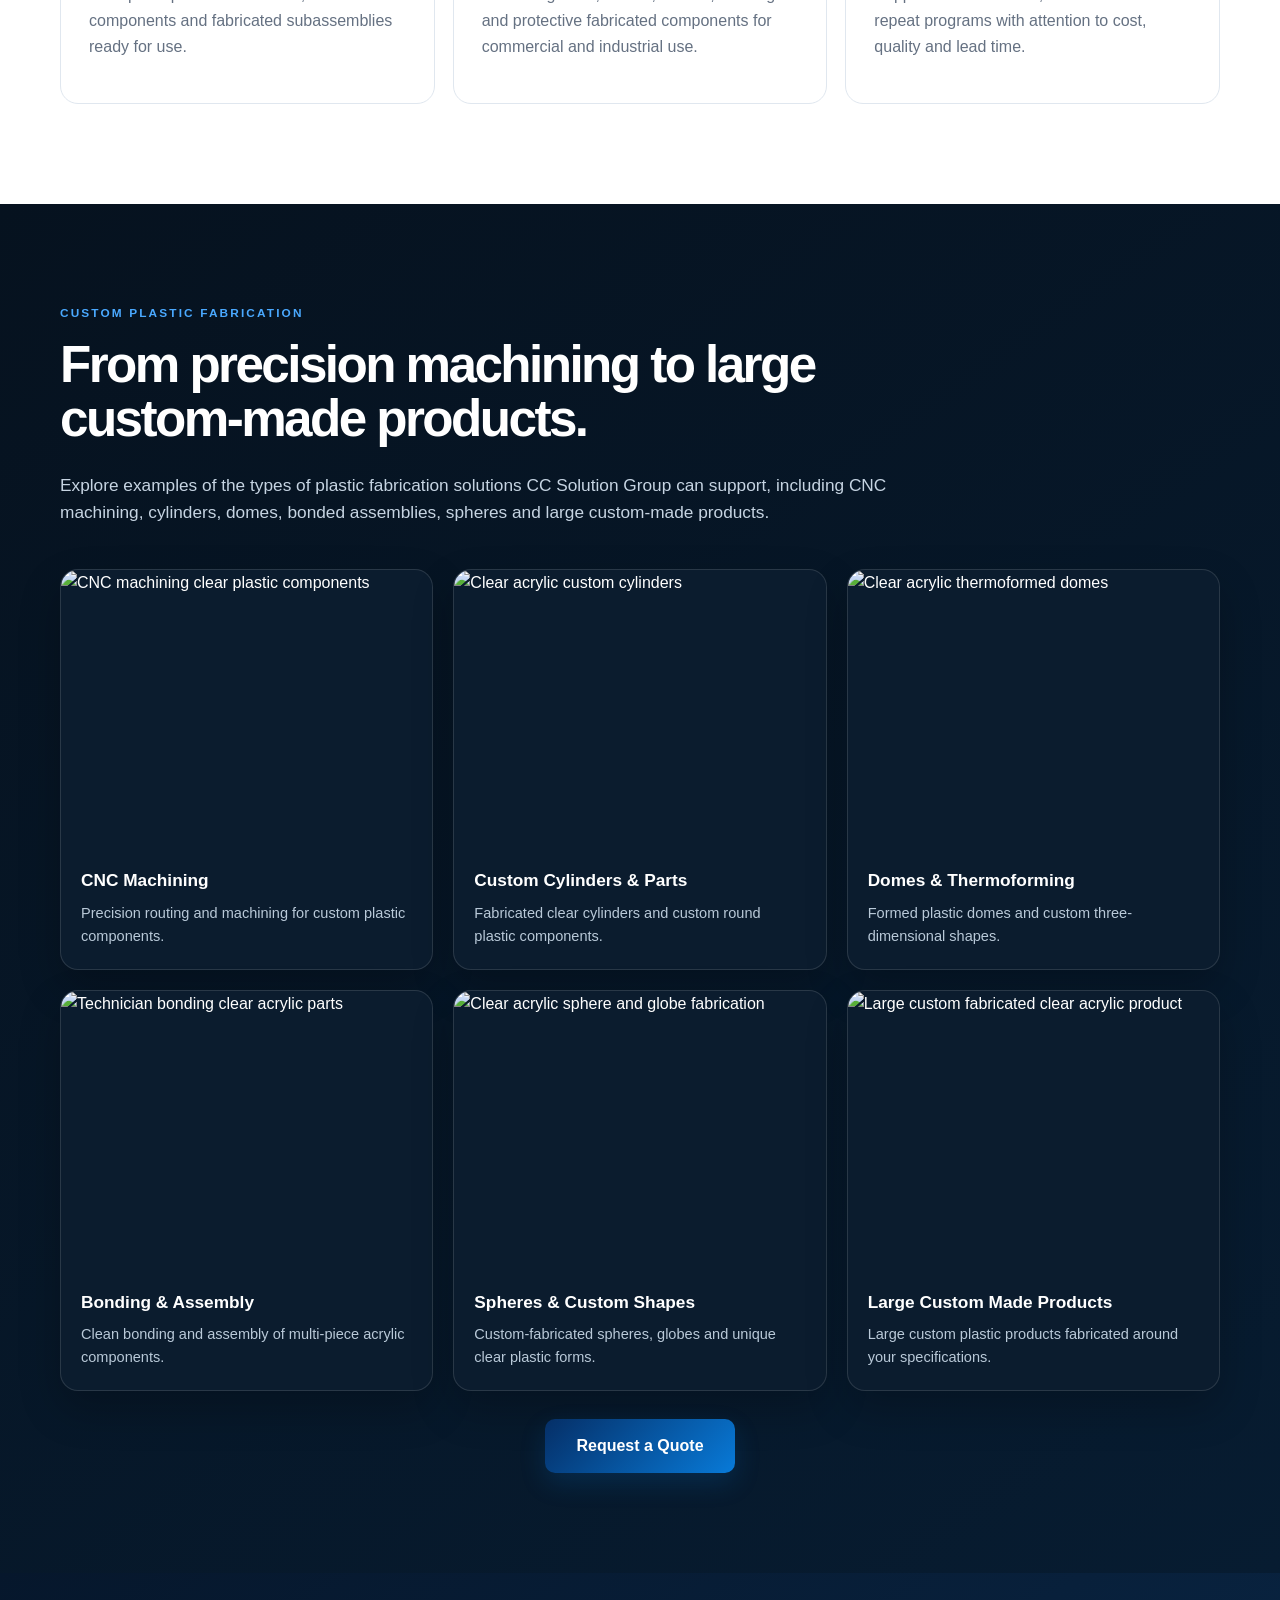
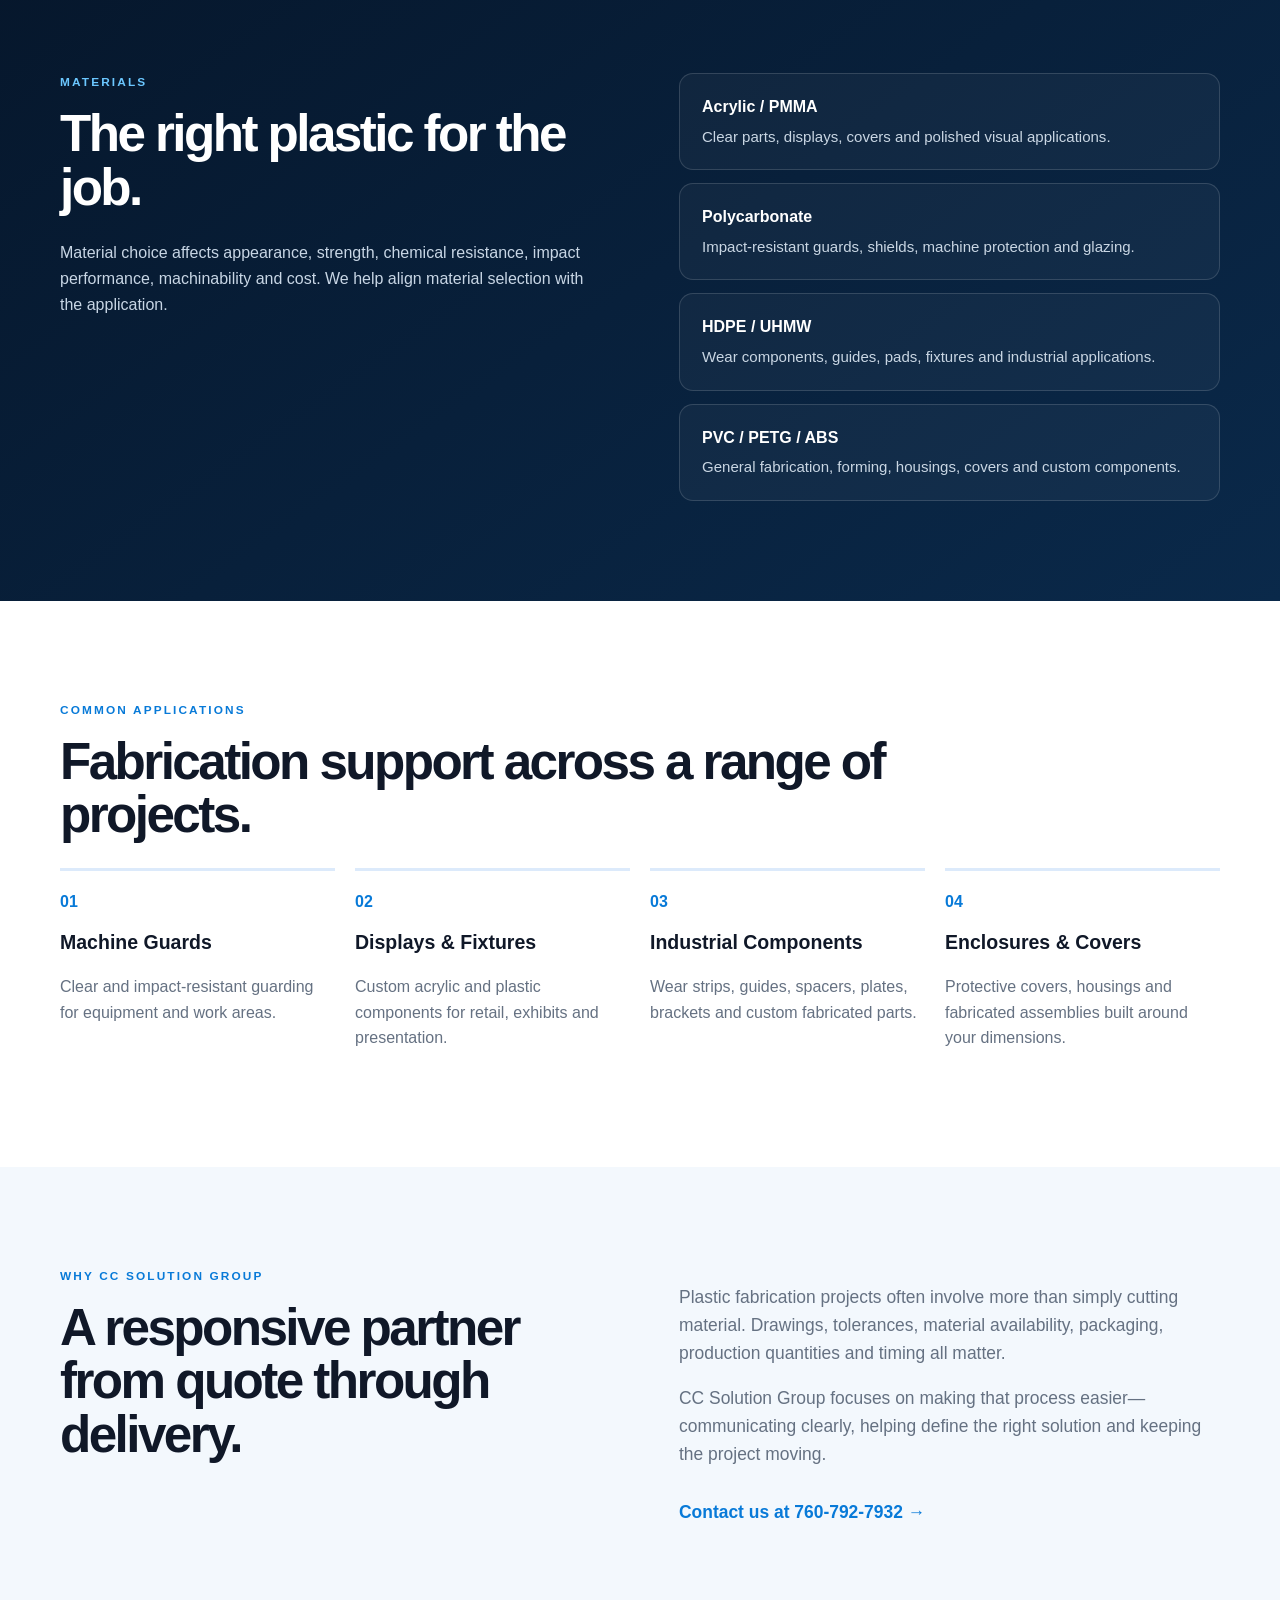
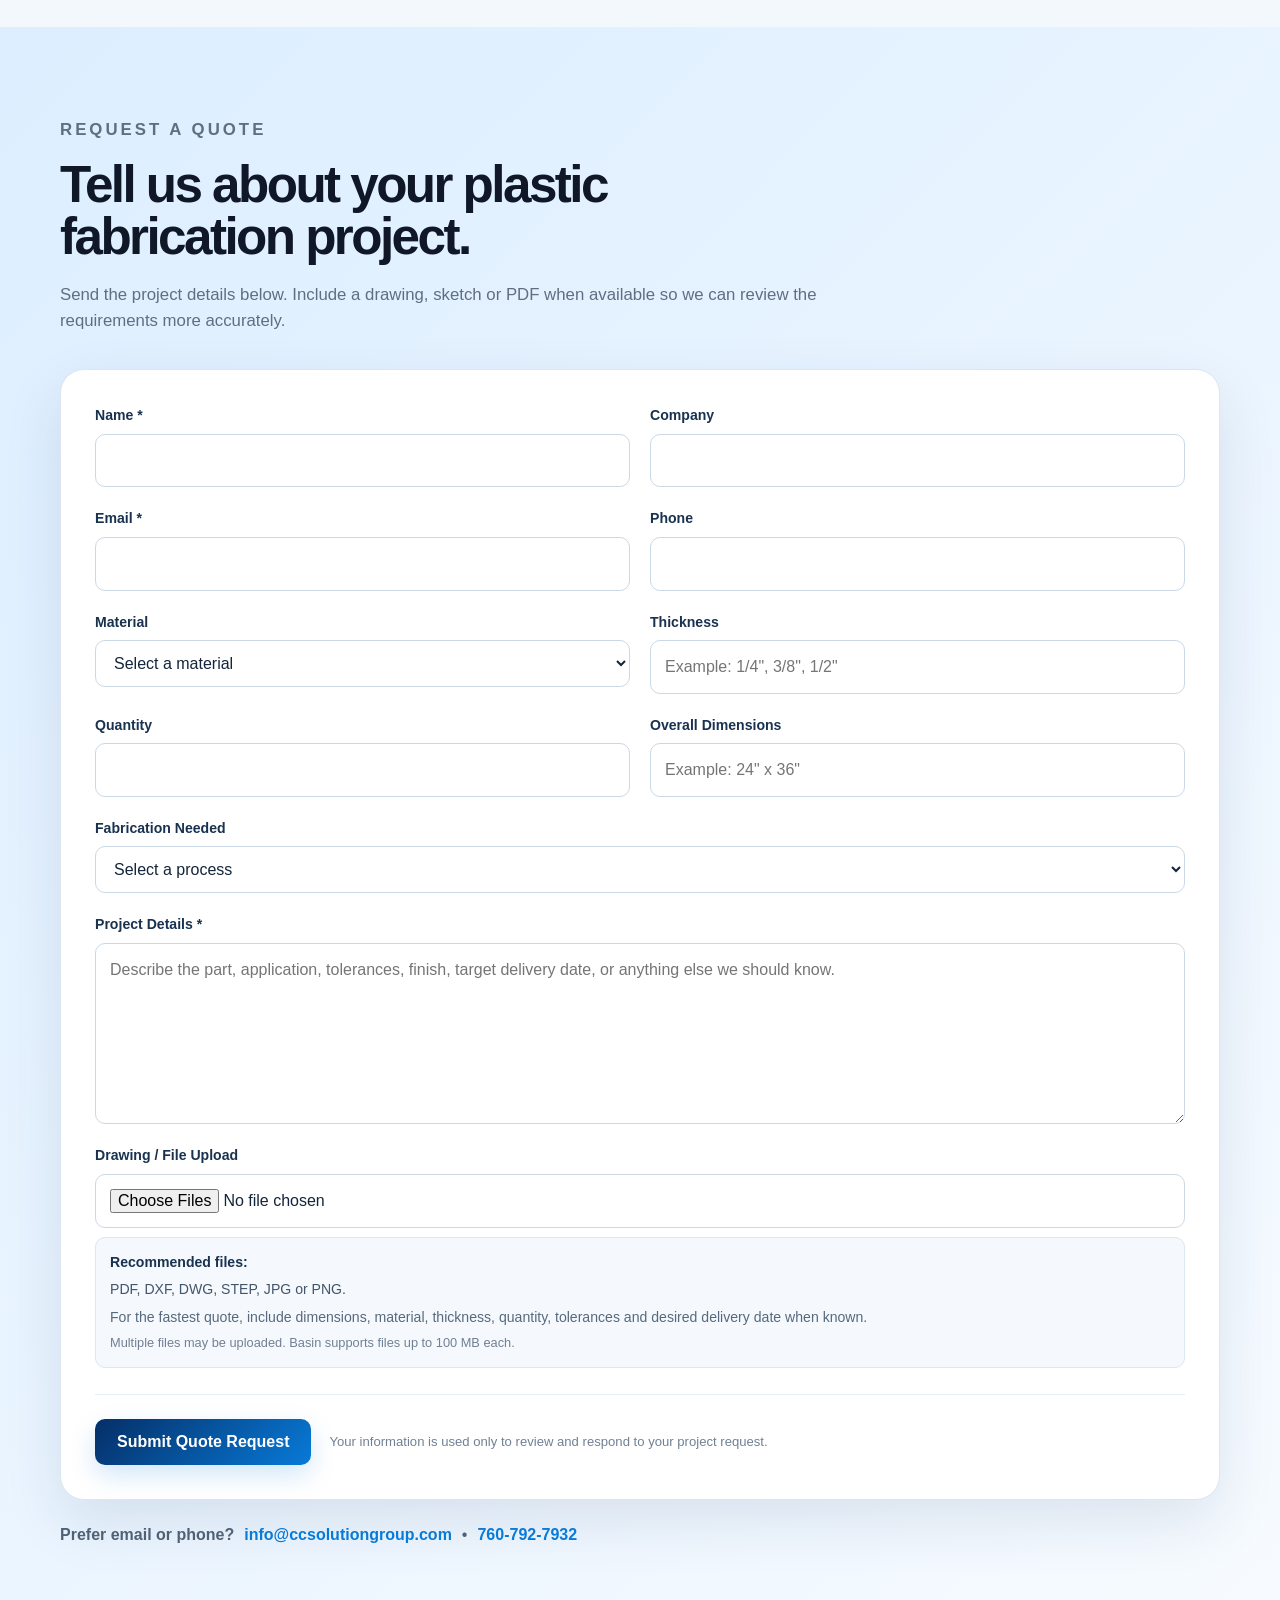
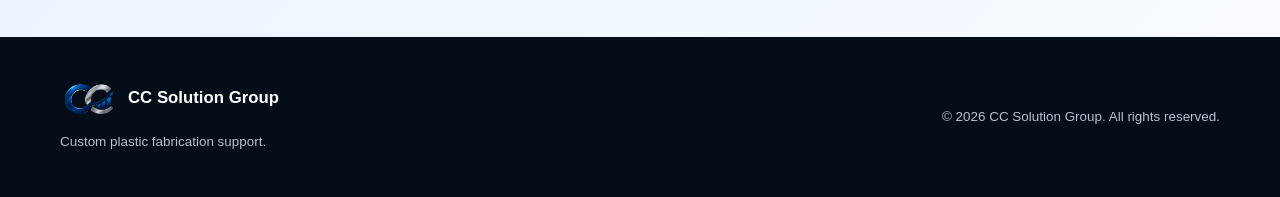
==== commit 5ec3204e: "Add individual gallery section with cards" ====
--- a/index.html
+++ b/index.html
@@ -47,6 +47,47 @@
     .upload-guidance strong{color:#18324f}
     .upload-guidance span{color:#56697d}
     .upload-guidance small{color:#718093}
+  
+    .individual-gallery{
+      display:grid;
+      grid-template-columns:repeat(3,1fr);
+      gap:20px;
+      margin-top:38px;
+    }
+    .gallery-card{
+      overflow:hidden;
+      border-radius:18px;
+      background:#0b1c2e;
+      border:1px solid rgba(255,255,255,.12);
+      box-shadow:0 18px 42px rgba(0,0,0,.22);
+    }
+    .gallery-card img{
+      display:block;
+      width:100%;
+      aspect-ratio:4/3;
+      object-fit:cover;
+    }
+    .gallery-card-copy{
+      padding:19px 20px 22px;
+    }
+    .gallery-card-copy h3{
+      margin:0 0 7px;
+      color:#fff;
+      font-size:1.08rem;
+    }
+    .gallery-card-copy p{
+      margin:0;
+      color:#b9c9d8;
+      font-size:.91rem;
+      line-height:1.55;
+    }
+    @media(max-width:900px){
+      .individual-gallery{grid-template-columns:repeat(2,1fr)}
+    }
+    @media(max-width:600px){
+      .individual-gallery{grid-template-columns:1fr}
+    }
+
   </style>
 
 </head>
@@ -124,13 +165,61 @@
           </p>
         </div>
 
-        <figure class="capability-showcase">
-          <img src="plastic-fabrication-capabilities.png"
-               alt="CC Solution Group plastic fabrication capabilities including CNC machining, cylinders, domes, acrylic bonding, spheres and large custom-made products">
-        </figure>
+        
+        <div class="individual-gallery">
+          <article class="gallery-card">
+            <img src="cnc-machining.png" alt="CNC machining clear plastic components">
+            <div class="gallery-card-copy">
+              <h3>CNC Machining</h3>
+              <p>Precision routing and machining for custom plastic components.</p>
+            </div>
+          </article>
+
+          <article class="gallery-card">
+            <img src="custom-cylinders.png" alt="Clear acrylic custom cylinders">
+            <div class="gallery-card-copy">
+              <h3>Custom Cylinders & Parts</h3>
+              <p>Fabricated clear cylinders and custom round plastic components.</p>
+            </div>
+          </article>
+
+          <article class="gallery-card">
+            <img src="thermoformed-domes.png" alt="Clear acrylic thermoformed domes">
+            <div class="gallery-card-copy">
+              <h3>Domes & Thermoforming</h3>
+              <p>Formed plastic domes and custom three-dimensional shapes.</p>
+            </div>
+          </article>
+
+          <article class="gallery-card">
+            <img src="bonding-assembly.png" alt="Technician bonding clear acrylic parts">
+            <div class="gallery-card-copy">
+              <h3>Bonding & Assembly</h3>
+              <p>Clean bonding and assembly of multi-piece acrylic components.</p>
+            </div>
+          </article>
+
+          <article class="gallery-card">
+            <img src="spheres-custom-shapes.png" alt="Clear acrylic sphere and globe fabrication">
+            <div class="gallery-card-copy">
+              <h3>Spheres & Custom Shapes</h3>
+              <p>Custom-fabricated spheres, globes and unique clear plastic forms.</p>
+            </div>
+          </article>
+
+          <article class="gallery-card">
+            <img src="large-custom-made-products.png" alt="Large custom fabricated clear acrylic product">
+            <div class="gallery-card-copy">
+              <h3>Large Custom Made Products</h3>
+              <p>Large custom plastic products fabricated around your specifications.</p>
+            </div>
+          </article>
+        </div>
+
         <div class="gallery-cta">
           <a class="button primary" href="#contact">Request a Quote</a>
         </div>
+
       </div>
     </section>
 
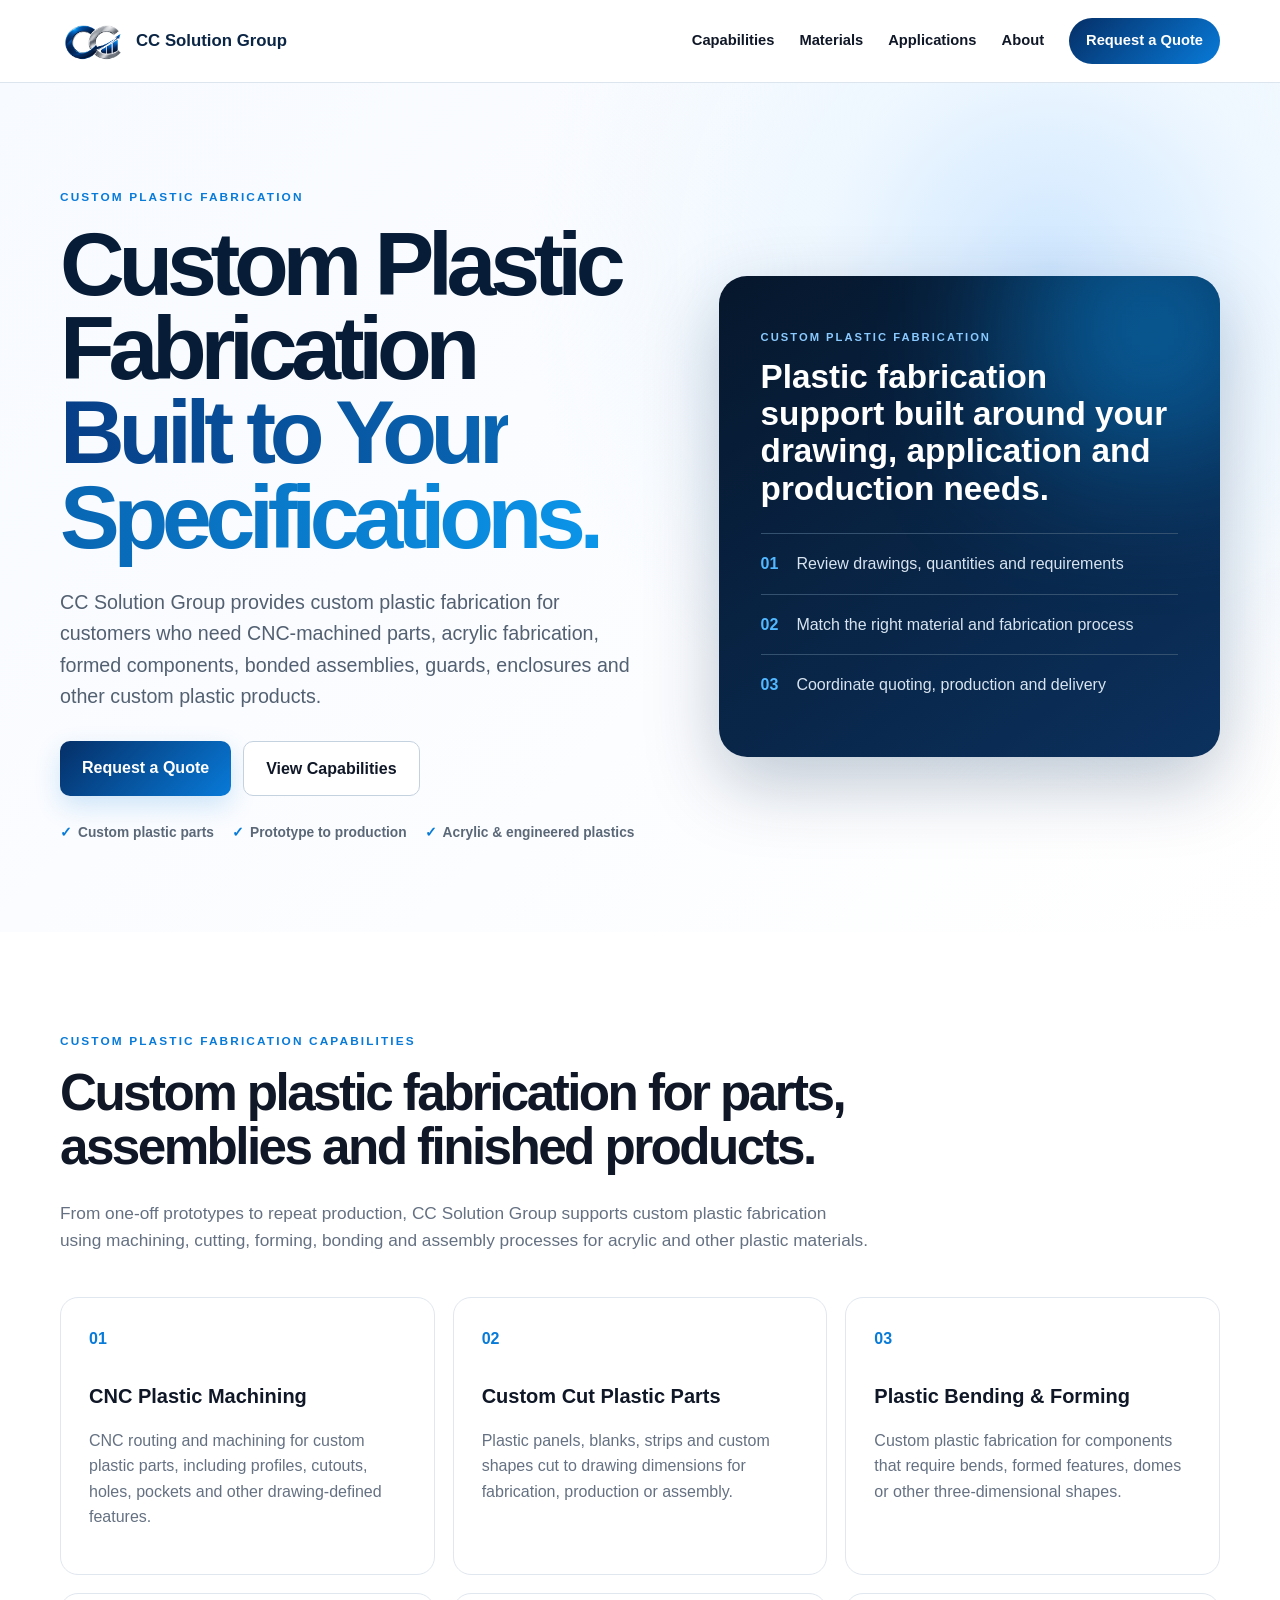
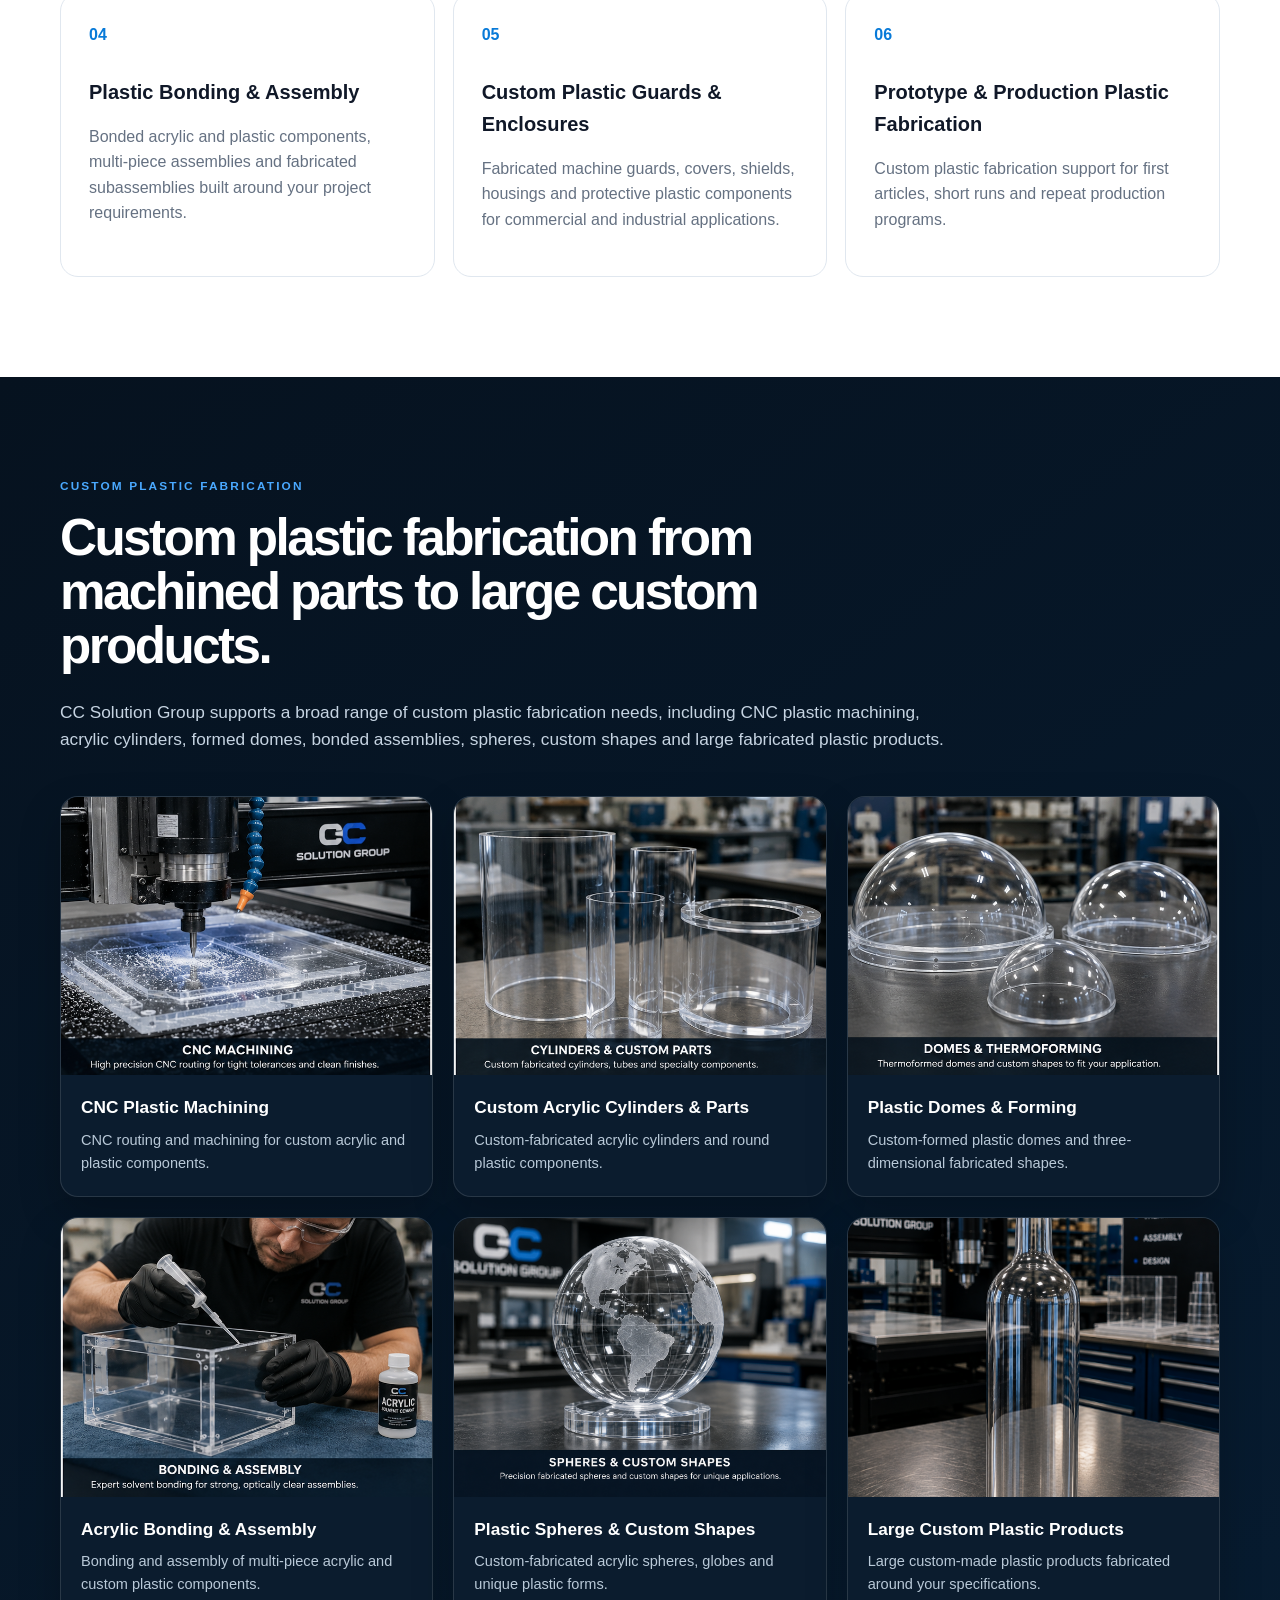
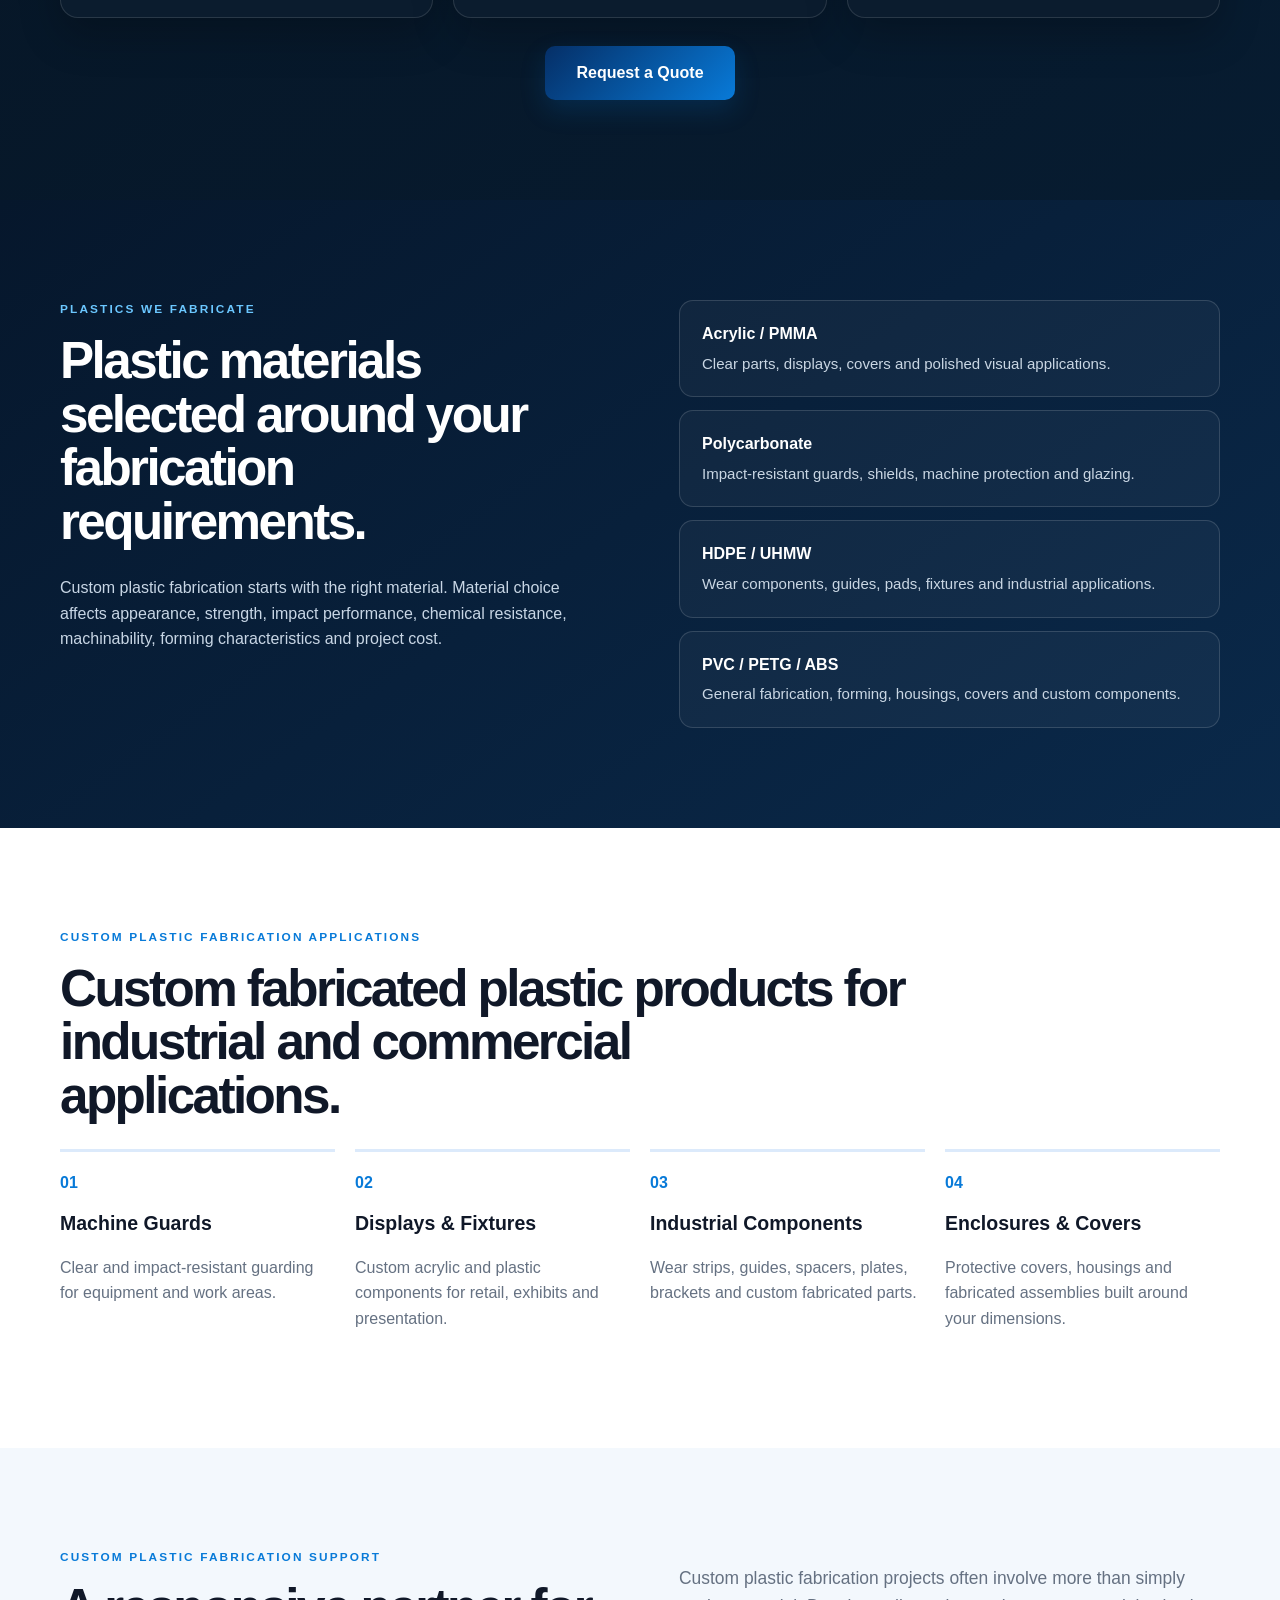
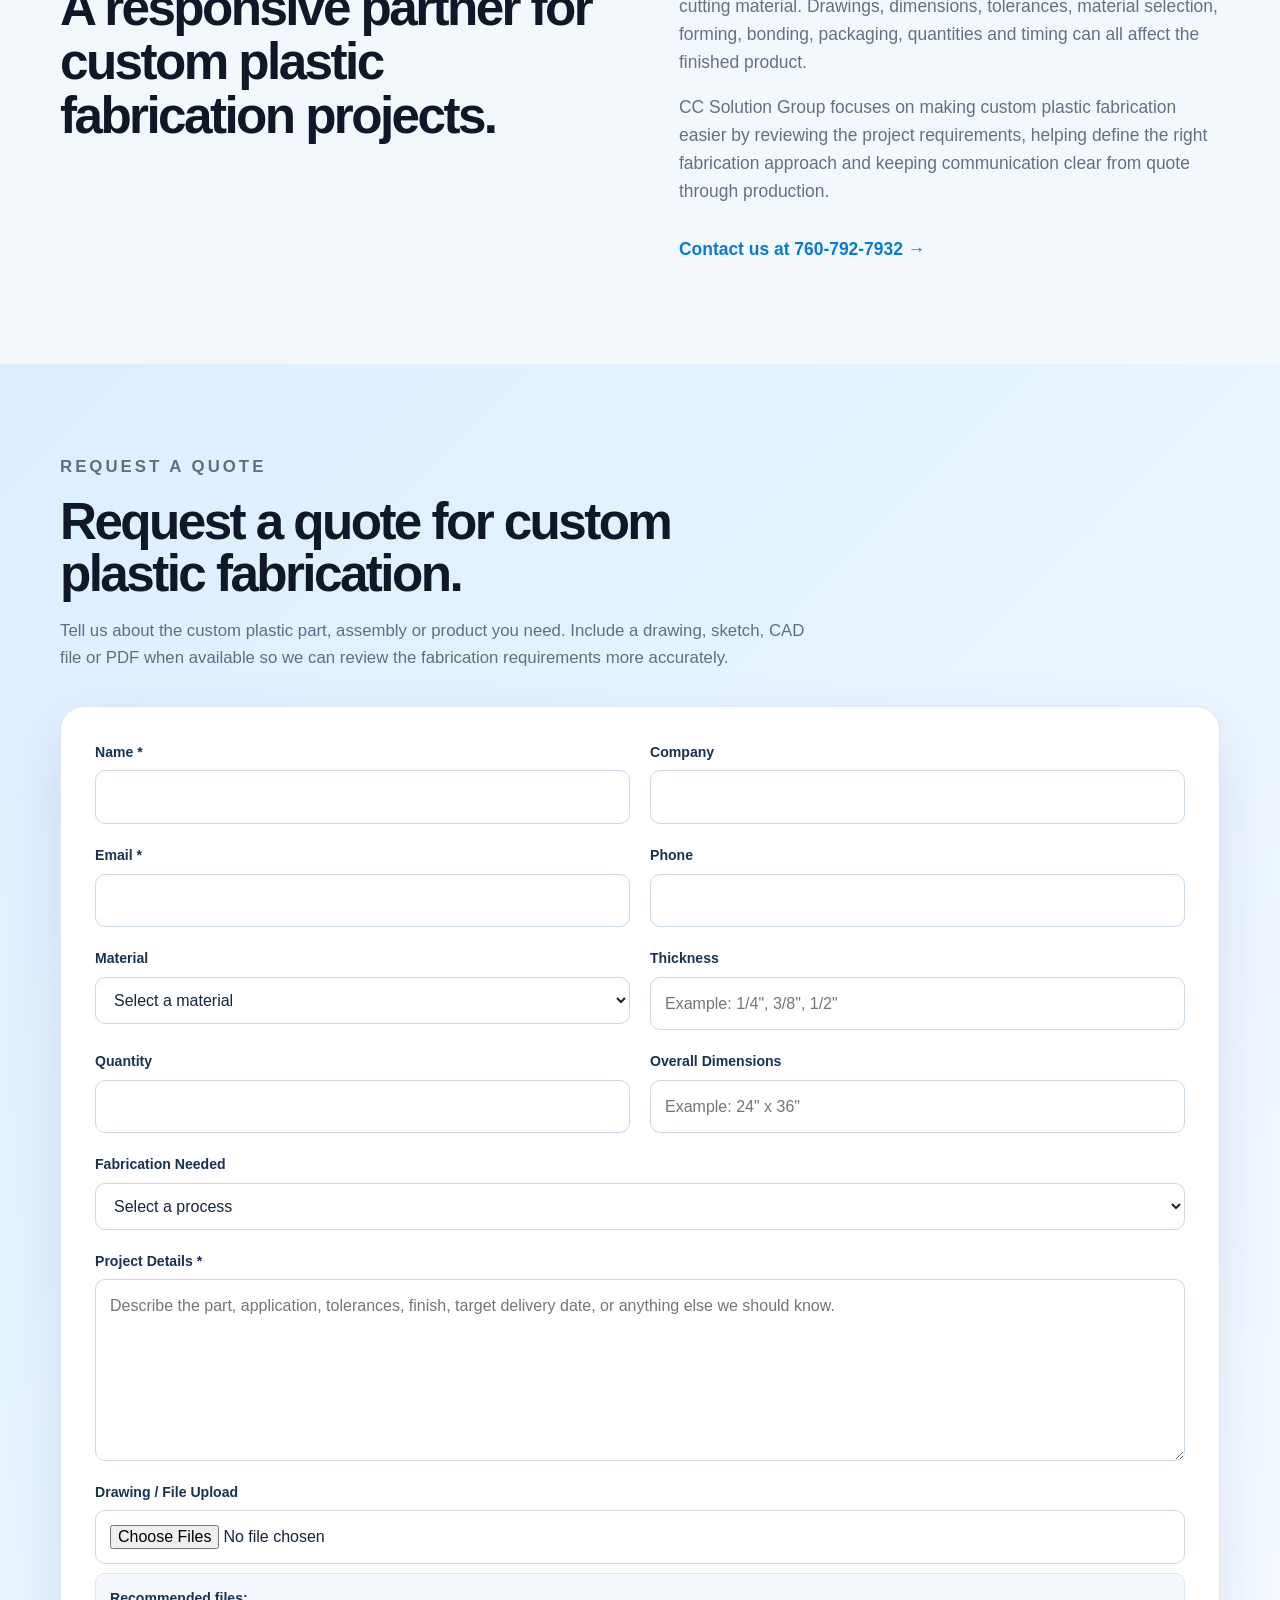
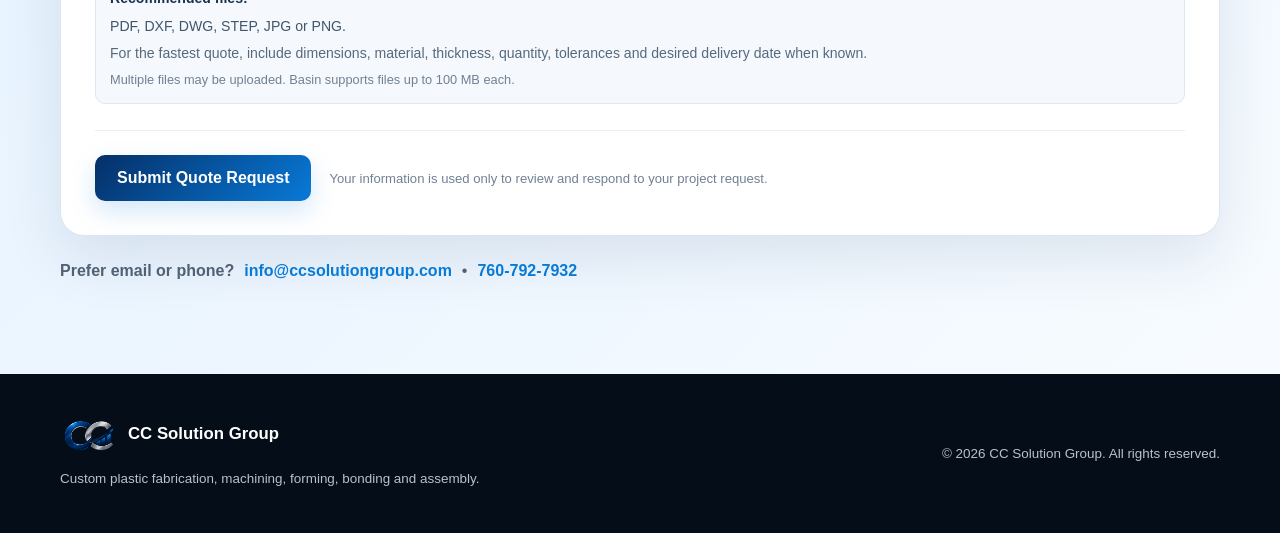
==== commit 9c699e02: "Enhance SEO and update content in index.html Updated meta tags, titles, and content for better SEO a" ====
--- a/index.html
+++ b/index.html
@@ -3,10 +3,47 @@
 <head>
   <meta charset="UTF-8">
   <meta name="viewport" content="width=device-width, initial-scale=1.0">
-  <meta name="description" content="CC Solution Group provides custom plastic fabrication support for prototypes, production parts, displays, guards, enclosures, fixtures and custom assemblies.">
-  <meta name="keywords" content="plastic fabrication, custom plastic parts, acrylic fabrication, polycarbonate fabrication, HDPE, PVC, PETG, CNC routing, plastic machining">
-  <title>CC Solution Group | Custom Plastic Fabrication</title>
+  <title>Custom Plastic Fabrication & CNC Machining | CC Solution Group</title>
+  <meta name="description" content="CC Solution Group provides custom plastic fabrication, CNC plastic machining, acrylic fabrication, forming, bonding and custom plastic components for prototype and production projects.">
+  <meta name="keywords" content="custom plastic fabrication, plastic fabrication, CNC plastic machining, acrylic fabrication, custom acrylic parts, plastic machining, plastic forming, plastic bonding, custom plastic parts, acrylic cylinders, plastic domes, machine guards, plastic enclosures">
+  <meta name="robots" content="index, follow">
   <link rel="canonical" href="https://ccsolutiongroup.com/">
+
+  <meta property="og:type" content="website">
+  <meta property="og:url" content="https://ccsolutiongroup.com/">
+  <meta property="og:title" content="Custom Plastic Fabrication & CNC Machining | CC Solution Group">
+  <meta property="og:description" content="Custom plastic fabrication, CNC machining, acrylic fabrication, forming, bonding and custom plastic components for prototype and production projects.">
+  <meta property="og:image" content="https://ccsolutiongroup.com/large-custom-made-products.png">
+  <meta property="og:site_name" content="CC Solution Group">
+
+  <meta name="twitter:card" content="summary_large_image">
+  <meta name="twitter:title" content="Custom Plastic Fabrication & CNC Machining | CC Solution Group">
+  <meta name="twitter:description" content="Custom plastic fabrication, CNC machining, acrylic fabrication, forming, bonding and custom plastic components.">
+  <meta name="twitter:image" content="https://ccsolutiongroup.com/large-custom-made-products.png">
+
+  <script type="application/ld+json">
+  {
+    "@context": "https://schema.org",
+    "@type": "Organization",
+    "name": "CC Solution Group",
+    "url": "https://ccsolutiongroup.com/",
+    "logo": "https://ccsolutiongroup.com/cc-solution-group-logo.png",
+    "email": "info@ccsolutiongroup.com",
+    "telephone": "+1-760-792-7932",
+    "description": "CC Solution Group provides custom plastic fabrication, CNC plastic machining, acrylic fabrication, forming, bonding and custom plastic component support.",
+    "knowsAbout": [
+      "Custom plastic fabrication",
+      "CNC plastic machining",
+      "Acrylic fabrication",
+      "Plastic forming",
+      "Plastic bonding and assembly",
+      "Custom acrylic cylinders",
+      "Plastic domes",
+      "Machine guards and enclosures"
+    ]
+  }
+  </script>
+
   <link rel="stylesheet" href="styles.css">
 
   <style>
@@ -95,7 +132,7 @@
   <header class="site-header">
     <div class="container nav">
       <a class="brand" href="#home">
-        <img src="cc-solution-group-logo.png" alt="CC Solution Group logo">
+        <img src="cc-solution-group-logo.png" alt="CC Solution Group custom plastic fabrication">
         <span>CC Solution Group</span>
       </a>
       <button class="menu" aria-label="Open menu">☰</button>
@@ -114,22 +151,22 @@
       <div class="container hero-grid">
         <div>
           <p class="eyebrow">CUSTOM PLASTIC FABRICATION</p>
-          <h1>Built to spec.<br><span>Made to perform.</span></h1>
-          <p class="lead">CC Solution Group helps customers turn drawings, concepts and production needs into custom plastic components and fabricated assemblies.</p>
+          <h1>Custom Plastic Fabrication<br><span>Built to Your Specifications.</span></h1>
+          <p class="lead">CC Solution Group provides custom plastic fabrication for customers who need CNC-machined parts, acrylic fabrication, formed components, bonded assemblies, guards, enclosures and other custom plastic products.</p>
           <div class="buttons">
             <a class="button primary" href="#contact">Request a Quote</a>
             <a class="button secondary" href="#capabilities">View Capabilities</a>
           </div>
           <div class="hero-points">
+            <span>Custom plastic parts</span>
             <span>Prototype to production</span>
-            <span>Custom fabricated parts</span>
-            <span>Responsive project support</span>
+            <span>Acrylic & engineered plastics</span>
           </div>
         </div>
         <div class="hero-card">
           <div class="card-glow"></div>
-          <p class="card-label">FROM DRAWING TO DELIVERY</p>
-          <h2>Plastic fabrication support built around your project.</h2>
+          <p class="card-label">CUSTOM PLASTIC FABRICATION</p>
+          <h2>Plastic fabrication support built around your drawing, application and production needs.</h2>
           <div class="mini-stat"><strong>01</strong><span>Review drawings, quantities and requirements</span></div>
           <div class="mini-stat"><strong>02</strong><span>Match the right material and fabrication process</span></div>
           <div class="mini-stat"><strong>03</strong><span>Coordinate quoting, production and delivery</span></div>
@@ -139,16 +176,16 @@
 
     <section id="capabilities" class="section">
       <div class="container">
-        <p class="eyebrow">FABRICATION CAPABILITIES</p>
-        <h2 class="section-title">Custom plastic solutions for real-world applications.</h2>
-        <p class="section-intro">From one-off prototypes to repeat production, we support fabricated plastic components that need clean workmanship, practical material selection and dependable execution.</p>
+        <p class="eyebrow">CUSTOM PLASTIC FABRICATION CAPABILITIES</p>
+        <h2 class="section-title">Custom plastic fabrication for parts, assemblies and finished products.</h2>
+        <p class="section-intro">From one-off prototypes to repeat production, CC Solution Group supports custom plastic fabrication using machining, cutting, forming, bonding and assembly processes for acrylic and other plastic materials.</p>
         <div class="cards capability-grid">
-          <article class="service"><div class="icon">01</div><h3>CNC Routing & Machining</h3><p>Custom profiles, cutouts, holes, pockets and precision features produced from sheet and plate materials.</p></article>
-          <article class="service"><div class="icon">02</div><h3>Cut-to-Size Parts</h3><p>Panels, blanks, strips and custom shapes prepared to drawing dimensions for production or assembly.</p></article>
-          <article class="service"><div class="icon">03</div><h3>Bending & Forming</h3><p>Fabricated components requiring bends, formed features and dimensional consistency.</p></article>
-          <article class="service"><div class="icon">04</div><h3>Bonding & Assembly</h3><p>Multi-piece plastic assemblies, bonded components and fabricated subassemblies ready for use.</p></article>
-          <article class="service"><div class="icon">05</div><h3>Guards & Enclosures</h3><p>Machine guards, covers, shields, housings and protective fabricated components for commercial and industrial use.</p></article>
-          <article class="service"><div class="icon">06</div><h3>Prototype & Production Support</h3><p>Support for first articles, short runs and repeat programs with attention to cost, quality and lead time.</p></article>
+          <article class="service"><div class="icon">01</div><h3>CNC Plastic Machining</h3><p>CNC routing and machining for custom plastic parts, including profiles, cutouts, holes, pockets and other drawing-defined features.</p></article>
+          <article class="service"><div class="icon">02</div><h3>Custom Cut Plastic Parts</h3><p>Plastic panels, blanks, strips and custom shapes cut to drawing dimensions for fabrication, production or assembly.</p></article>
+          <article class="service"><div class="icon">03</div><h3>Plastic Bending & Forming</h3><p>Custom plastic fabrication for components that require bends, formed features, domes or other three-dimensional shapes.</p></article>
+          <article class="service"><div class="icon">04</div><h3>Plastic Bonding & Assembly</h3><p>Bonded acrylic and plastic components, multi-piece assemblies and fabricated subassemblies built around your project requirements.</p></article>
+          <article class="service"><div class="icon">05</div><h3>Custom Plastic Guards & Enclosures</h3><p>Fabricated machine guards, covers, shields, housings and protective plastic components for commercial and industrial applications.</p></article>
+          <article class="service"><div class="icon">06</div><h3>Prototype & Production Plastic Fabrication</h3><p>Custom plastic fabrication support for first articles, short runs and repeat production programs.</p></article>
         </div>
       </div>
     </section>
@@ -158,60 +195,60 @@
       <div class="container">
         <div class="visual-capabilities-heading">
           <p class="eyebrow">CUSTOM PLASTIC FABRICATION</p>
-          <h2 class="section-title">From precision machining to large custom-made products.</h2>
+          <h2 class="section-title">Custom plastic fabrication from machined parts to large custom products.</h2>
           <p class="section-intro">
-            Explore examples of the types of plastic fabrication solutions CC Solution Group can support,
-            including CNC machining, cylinders, domes, bonded assemblies, spheres and large custom-made products.
+            CC Solution Group supports a broad range of custom plastic fabrication needs, including CNC plastic machining,
+            acrylic cylinders, formed domes, bonded assemblies, spheres, custom shapes and large fabricated plastic products.
           </p>
         </div>
 
         
         <div class="individual-gallery">
           <article class="gallery-card">
-            <img src="cnc-machining.png" alt="CNC machining clear plastic components">
-            <div class="gallery-card-copy">
-              <h3>CNC Machining</h3>
-              <p>Precision routing and machining for custom plastic components.</p>
-            </div>
-          </article>
-
-          <article class="gallery-card">
-            <img src="custom-cylinders.png" alt="Clear acrylic custom cylinders">
-            <div class="gallery-card-copy">
-              <h3>Custom Cylinders & Parts</h3>
-              <p>Fabricated clear cylinders and custom round plastic components.</p>
-            </div>
-          </article>
-
-          <article class="gallery-card">
-            <img src="thermoformed-domes.png" alt="Clear acrylic thermoformed domes">
-            <div class="gallery-card-copy">
-              <h3>Domes & Thermoforming</h3>
-              <p>Formed plastic domes and custom three-dimensional shapes.</p>
-            </div>
-          </article>
-
-          <article class="gallery-card">
-            <img src="bonding-assembly.png" alt="Technician bonding clear acrylic parts">
-            <div class="gallery-card-copy">
-              <h3>Bonding & Assembly</h3>
-              <p>Clean bonding and assembly of multi-piece acrylic components.</p>
-            </div>
-          </article>
-
-          <article class="gallery-card">
-            <img src="spheres-custom-shapes.png" alt="Clear acrylic sphere and globe fabrication">
-            <div class="gallery-card-copy">
-              <h3>Spheres & Custom Shapes</h3>
-              <p>Custom-fabricated spheres, globes and unique clear plastic forms.</p>
-            </div>
-          </article>
-
-          <article class="gallery-card">
-            <img src="large-custom-made-products.png" alt="Large custom fabricated clear acrylic product">
-            <div class="gallery-card-copy">
-              <h3>Large Custom Made Products</h3>
-              <p>Large custom plastic products fabricated around your specifications.</p>
+            <img src="cnc-machining.png" alt="CNC plastic machining for custom clear plastic components">
+            <div class="gallery-card-copy">
+              <h3>CNC Plastic Machining</h3>
+              <p>CNC routing and machining for custom acrylic and plastic components.</p>
+            </div>
+          </article>
+
+          <article class="gallery-card">
+            <img src="custom-cylinders.png" alt="Custom acrylic cylinder fabrication">
+            <div class="gallery-card-copy">
+              <h3>Custom Acrylic Cylinders & Parts</h3>
+              <p>Custom-fabricated acrylic cylinders and round plastic components.</p>
+            </div>
+          </article>
+
+          <article class="gallery-card">
+            <img src="thermoformed-domes.png" alt="Custom plastic dome forming and acrylic fabrication">
+            <div class="gallery-card-copy">
+              <h3>Plastic Domes & Forming</h3>
+              <p>Custom-formed plastic domes and three-dimensional fabricated shapes.</p>
+            </div>
+          </article>
+
+          <article class="gallery-card">
+            <img src="bonding-assembly.png" alt="Acrylic bonding and custom plastic assembly">
+            <div class="gallery-card-copy">
+              <h3>Acrylic Bonding & Assembly</h3>
+              <p>Bonding and assembly of multi-piece acrylic and custom plastic components.</p>
+            </div>
+          </article>
+
+          <article class="gallery-card">
+            <img src="spheres-custom-shapes.png" alt="Custom acrylic sphere and plastic shape fabrication">
+            <div class="gallery-card-copy">
+              <h3>Plastic Spheres & Custom Shapes</h3>
+              <p>Custom-fabricated acrylic spheres, globes and unique plastic forms.</p>
+            </div>
+          </article>
+
+          <article class="gallery-card">
+            <img src="large-custom-made-products.png" alt="Large custom acrylic and plastic fabrication product">
+            <div class="gallery-card-copy">
+              <h3>Large Custom Plastic Products</h3>
+              <p>Large custom-made plastic products fabricated around your specifications.</p>
             </div>
           </article>
         </div>
@@ -226,9 +263,9 @@
     <section id="materials" class="section dark">
       <div class="container two-col">
         <div>
-          <p class="eyebrow">MATERIALS</p>
-          <h2 class="section-title">The right plastic for the job.</h2>
-          <p class="dark-copy">Material choice affects appearance, strength, chemical resistance, impact performance, machinability and cost. We help align material selection with the application.</p>
+          <p class="eyebrow">PLASTICS WE FABRICATE</p>
+          <h2 class="section-title">Plastic materials selected around your fabrication requirements.</h2>
+          <p class="dark-copy">Custom plastic fabrication starts with the right material. Material choice affects appearance, strength, impact performance, chemical resistance, machinability, forming characteristics and project cost.</p>
         </div>
         <div class="material-list">
           <div><strong>Acrylic / PMMA</strong><span>Clear parts, displays, covers and polished visual applications.</span></div>
@@ -241,8 +278,8 @@
 
     <section id="industries" class="section">
       <div class="container">
-        <p class="eyebrow">COMMON APPLICATIONS</p>
-        <h2 class="section-title">Fabrication support across a range of projects.</h2>
+        <p class="eyebrow">CUSTOM PLASTIC FABRICATION APPLICATIONS</p>
+        <h2 class="section-title">Custom fabricated plastic products for industrial and commercial applications.</h2>
         <div class="application-grid">
           <div><span>01</span><h3>Machine Guards</h3><p>Clear and impact-resistant guarding for equipment and work areas.</p></div>
           <div><span>02</span><h3>Displays & Fixtures</h3><p>Custom acrylic and plastic components for retail, exhibits and presentation.</p></div>
@@ -255,12 +292,12 @@
     <section id="about" class="section accent-section">
       <div class="container two-col">
         <div>
-          <p class="eyebrow">WHY CC SOLUTION GROUP</p>
-          <h2 class="section-title">A responsive partner from quote through delivery.</h2>
+          <p class="eyebrow">CUSTOM PLASTIC FABRICATION SUPPORT</p>
+          <h2 class="section-title">A responsive partner for custom plastic fabrication projects.</h2>
         </div>
         <div class="about-copy">
-          <p>Plastic fabrication projects often involve more than simply cutting material. Drawings, tolerances, material availability, packaging, production quantities and timing all matter.</p>
-          <p>CC Solution Group focuses on making that process easier—communicating clearly, helping define the right solution and keeping the project moving.</p>
+          <p>Custom plastic fabrication projects often involve more than simply cutting material. Drawings, dimensions, tolerances, material selection, forming, bonding, packaging, quantities and timing can all affect the finished product.</p>
+          <p>CC Solution Group focuses on making custom plastic fabrication easier by reviewing the project requirements, helping define the right fabrication approach and keeping communication clear from quote through production.</p>
           <a href="tel:7607927932" class="text-link">Contact us at 760-792-7932 →</a>
         </div>
       </div>
@@ -270,8 +307,8 @@
       <div class="container">
         <div class="quote-heading">
           <p class="eyebrow">REQUEST A QUOTE</p>
-          <h2>Tell us about your plastic fabrication project.</h2>
-          <p>Send the project details below. Include a drawing, sketch or PDF when available so we can review the requirements more accurately.</p>
+          <h2>Request a quote for custom plastic fabrication.</h2>
+          <p>Tell us about the custom plastic part, assembly or product you need. Include a drawing, sketch, CAD file or PDF when available so we can review the fabrication requirements more accurately.</p>
         </div>
 
         <form class="quote-form"
@@ -358,8 +395,8 @@
   <footer>
     <div class="container footer">
       <div>
-        <a class="brand footer-brand" href="#home"><img src="cc-solution-group-logo.png" alt="CC Solution Group logo"><span>CC Solution Group</span></a>
-        <p>Custom plastic fabrication support.</p>
+        <a class="brand footer-brand" href="#home"><img src="cc-solution-group-logo.png" alt="CC Solution Group custom plastic fabrication"><span>CC Solution Group</span></a>
+        <p>Custom plastic fabrication, machining, forming, bonding and assembly.</p>
       </div>
       <p>© 2026 CC Solution Group. All rights reserved.</p>
     </div>
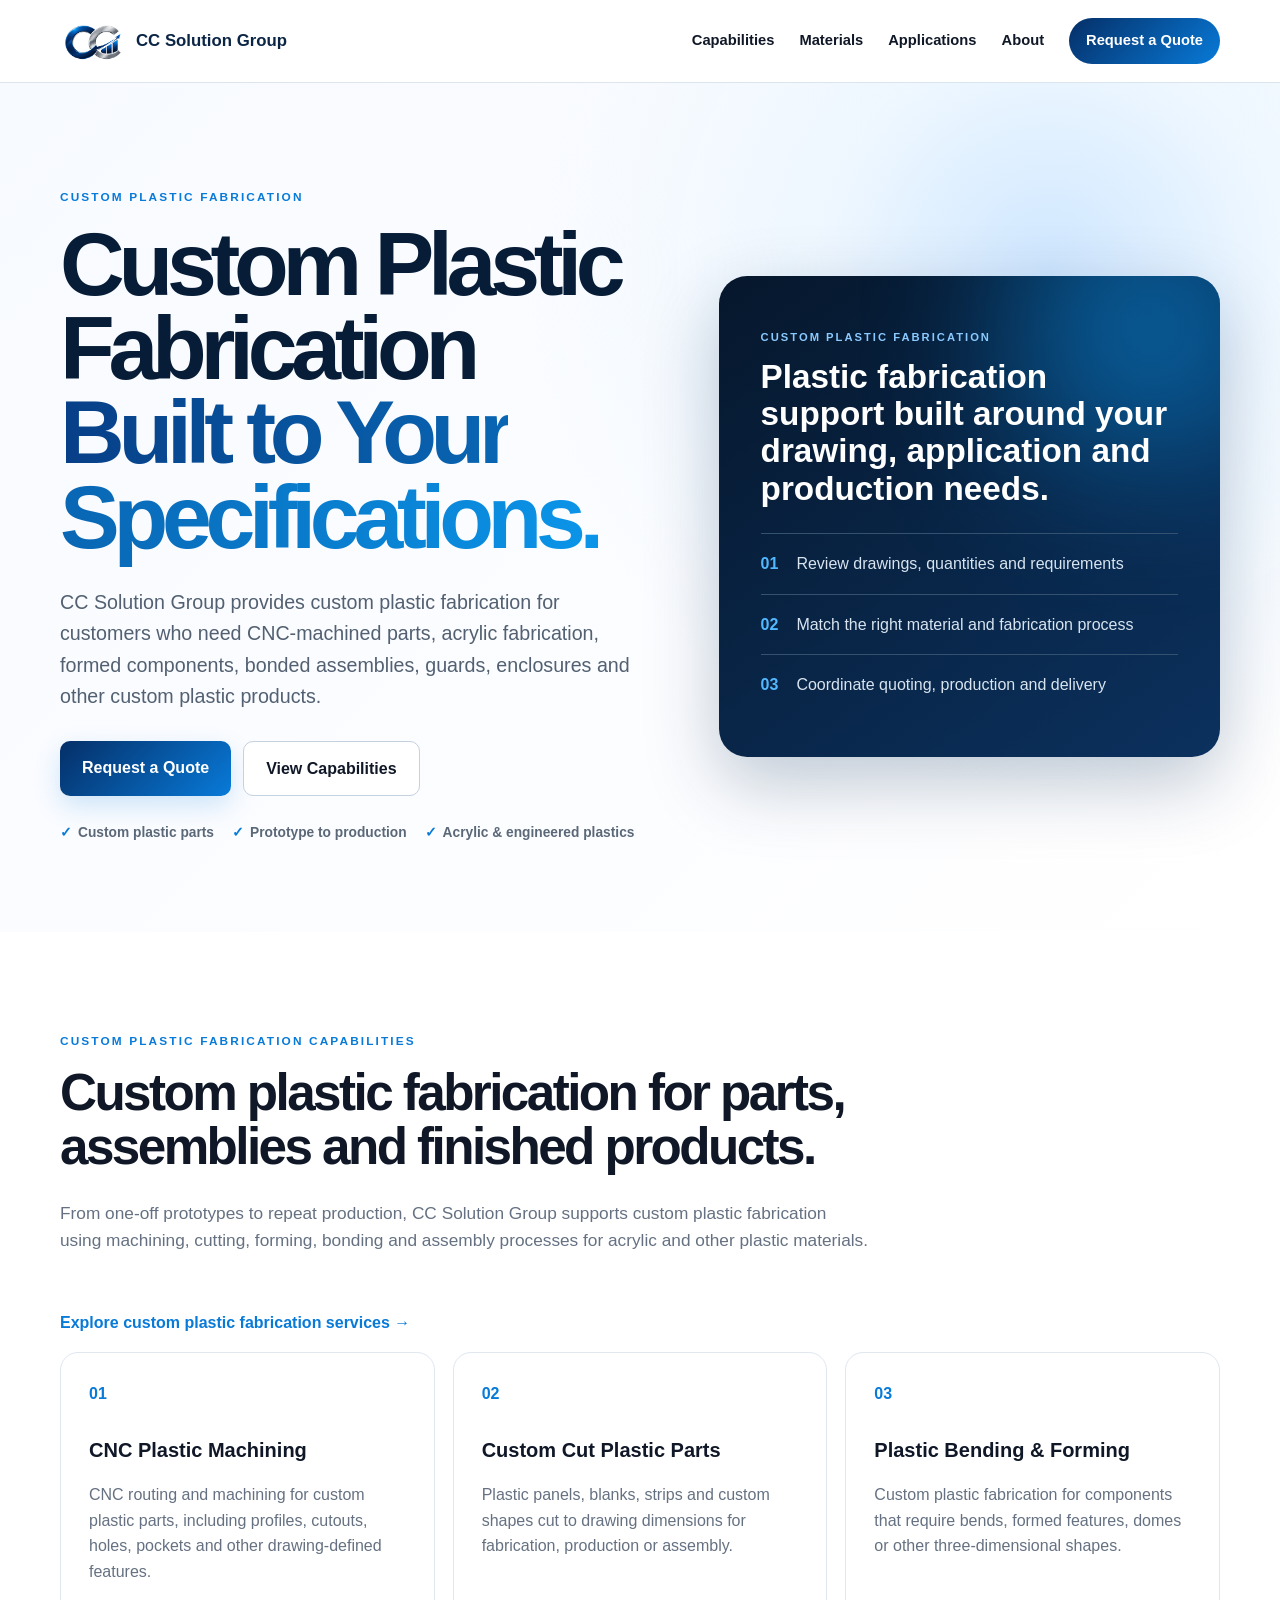
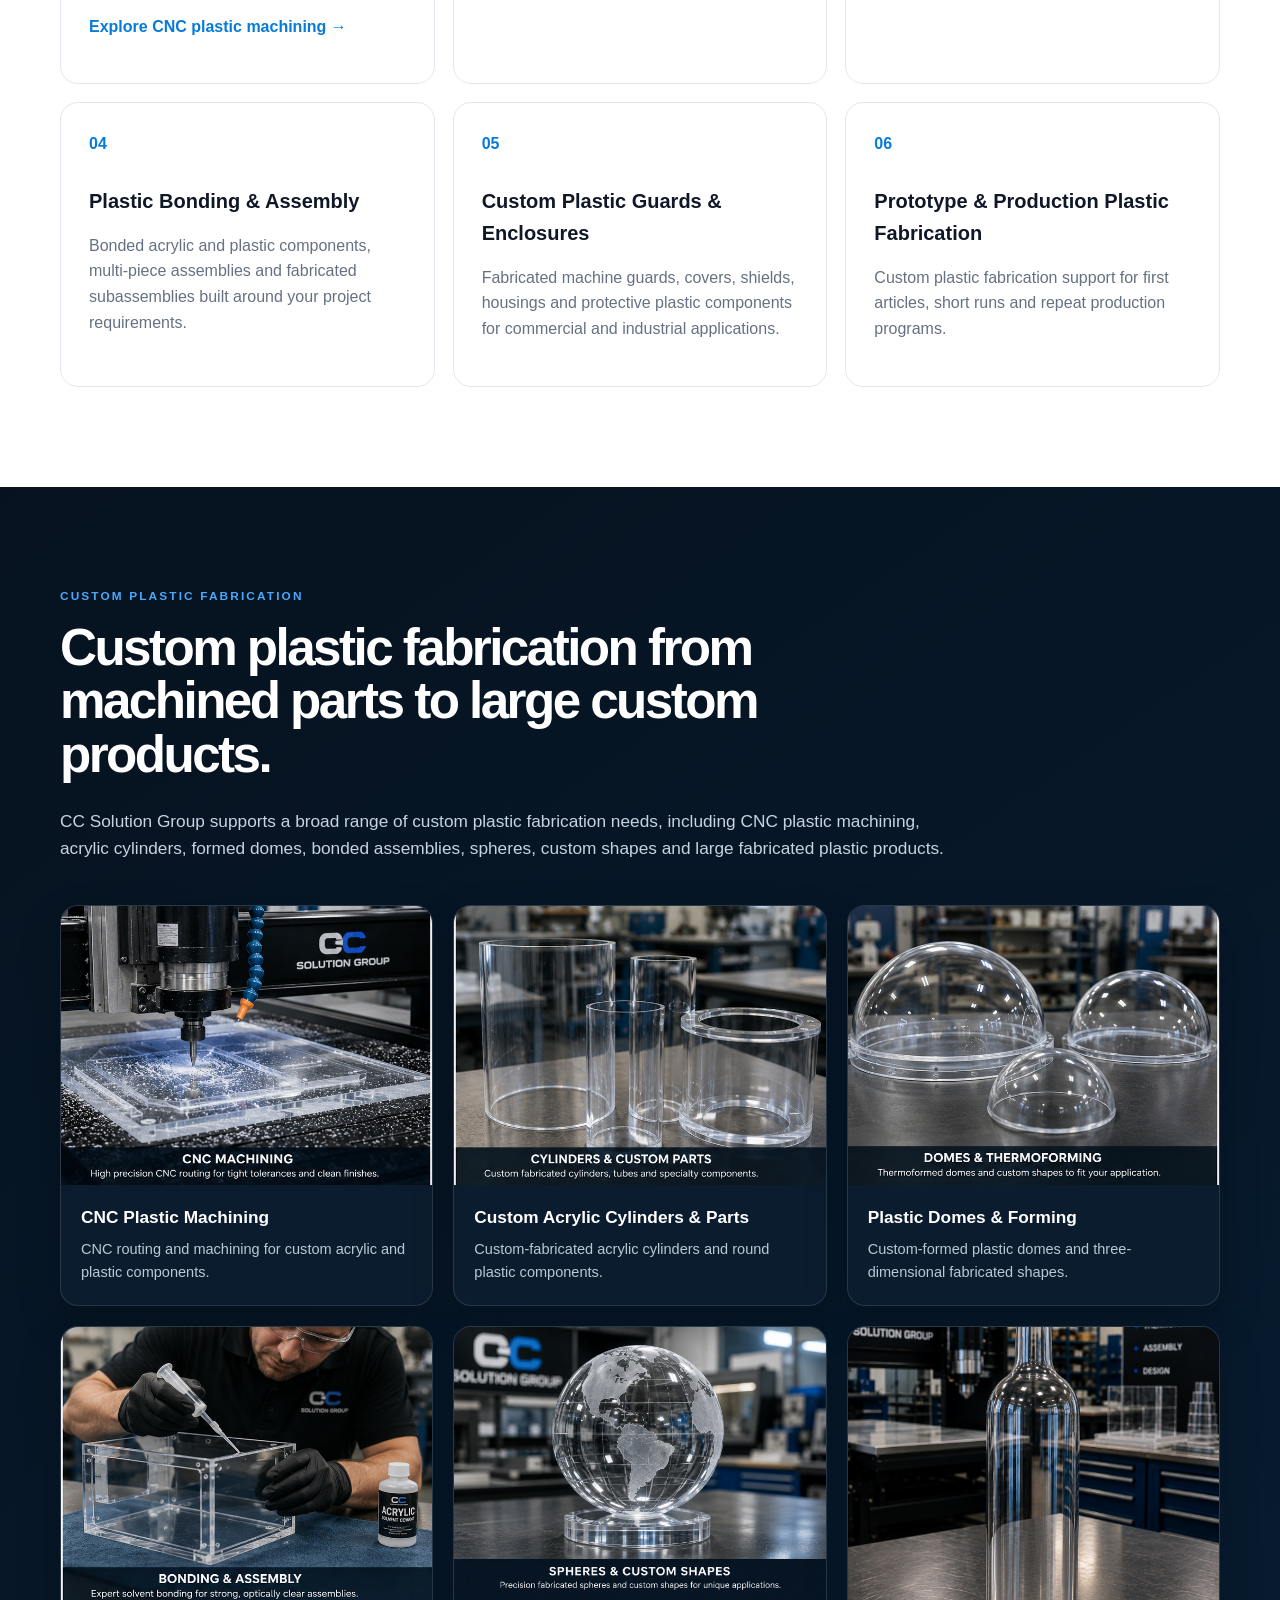
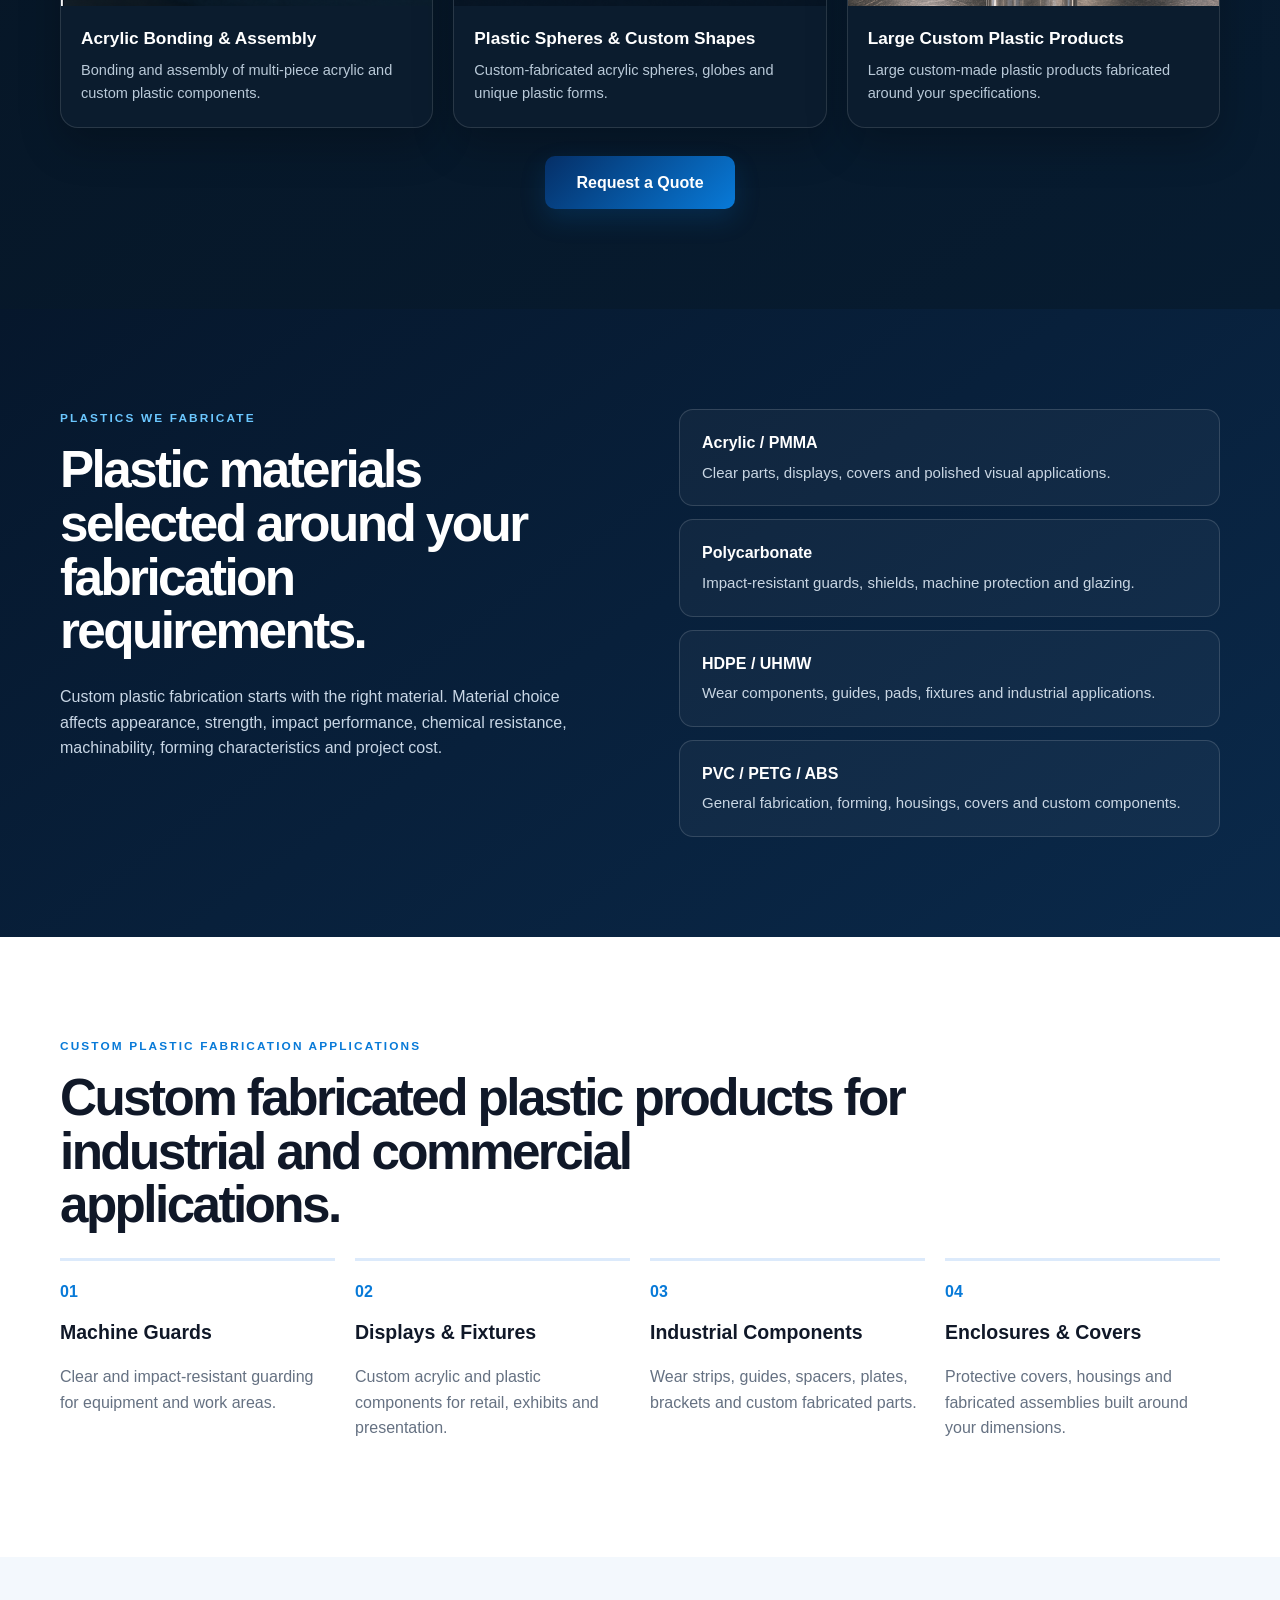
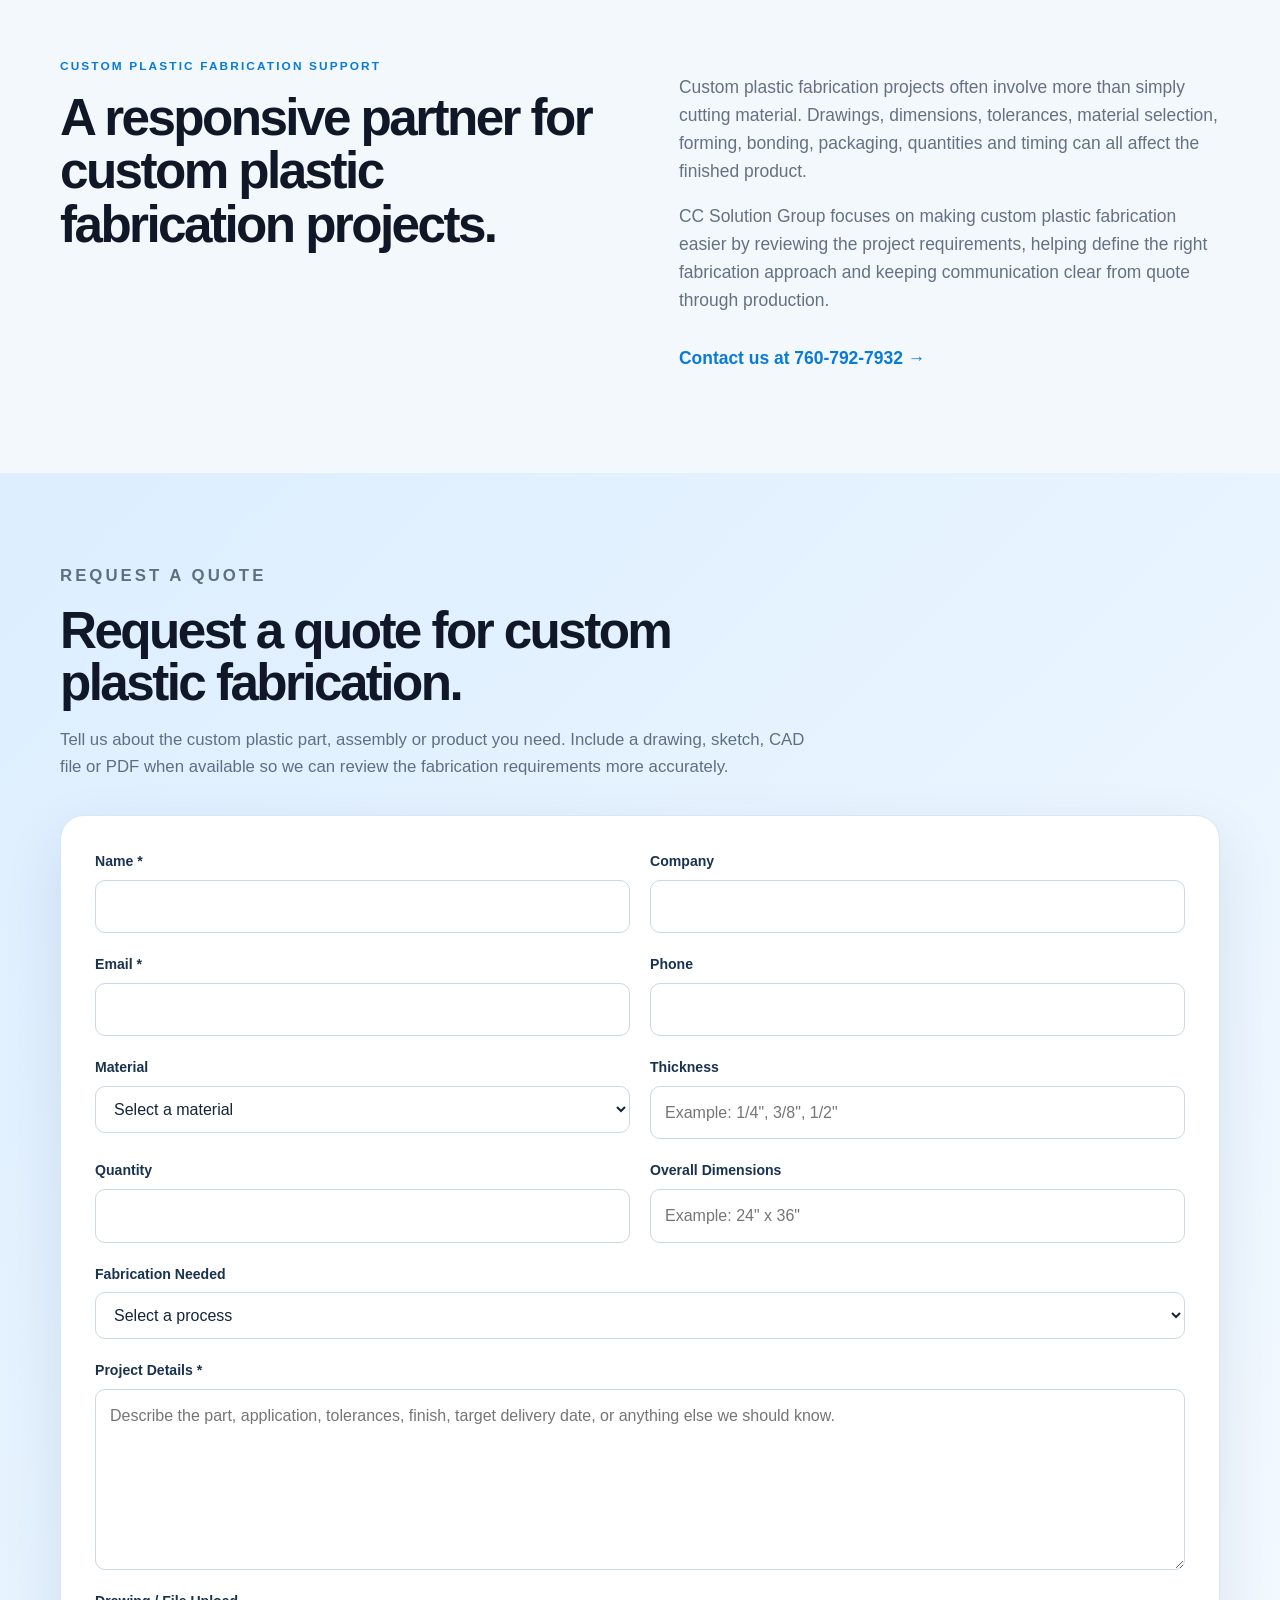
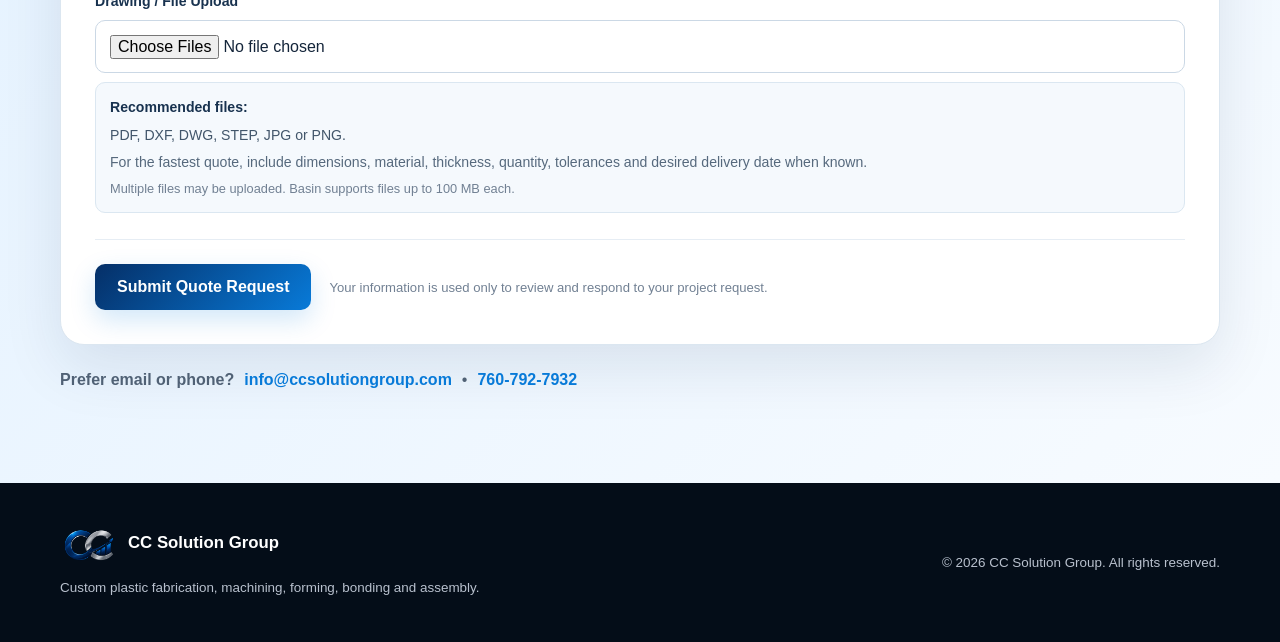
==== commit 29759f40: "Enhance custom plastic fabrication section with links Added a link to explore custom plastic fabrica" ====
--- a/index.html
+++ b/index.html
@@ -179,8 +179,9 @@
         <p class="eyebrow">CUSTOM PLASTIC FABRICATION CAPABILITIES</p>
         <h2 class="section-title">Custom plastic fabrication for parts, assemblies and finished products.</h2>
         <p class="section-intro">From one-off prototypes to repeat production, CC Solution Group supports custom plastic fabrication using machining, cutting, forming, bonding and assembly processes for acrylic and other plastic materials.</p>
+        <p><a class="text-link" href="custom-plastic-fabrication.html">Explore custom plastic fabrication services →</a></p>
         <div class="cards capability-grid">
-          <article class="service"><div class="icon">01</div><h3>CNC Plastic Machining</h3><p>CNC routing and machining for custom plastic parts, including profiles, cutouts, holes, pockets and other drawing-defined features.</p></article>
+          <article class="service"><div class="icon">01</div><h3>CNC Plastic Machining</h3><p>CNC routing and machining for custom plastic parts, including profiles, cutouts, holes, pockets and other drawing-defined features.</p><p><a class="text-link" href="cnc-plastic-machining.html">Explore CNC plastic machining →</a></p></article>
           <article class="service"><div class="icon">02</div><h3>Custom Cut Plastic Parts</h3><p>Plastic panels, blanks, strips and custom shapes cut to drawing dimensions for fabrication, production or assembly.</p></article>
           <article class="service"><div class="icon">03</div><h3>Plastic Bending & Forming</h3><p>Custom plastic fabrication for components that require bends, formed features, domes or other three-dimensional shapes.</p></article>
           <article class="service"><div class="icon">04</div><h3>Plastic Bonding & Assembly</h3><p>Bonded acrylic and plastic components, multi-piece assemblies and fabricated subassemblies built around your project requirements.</p></article>
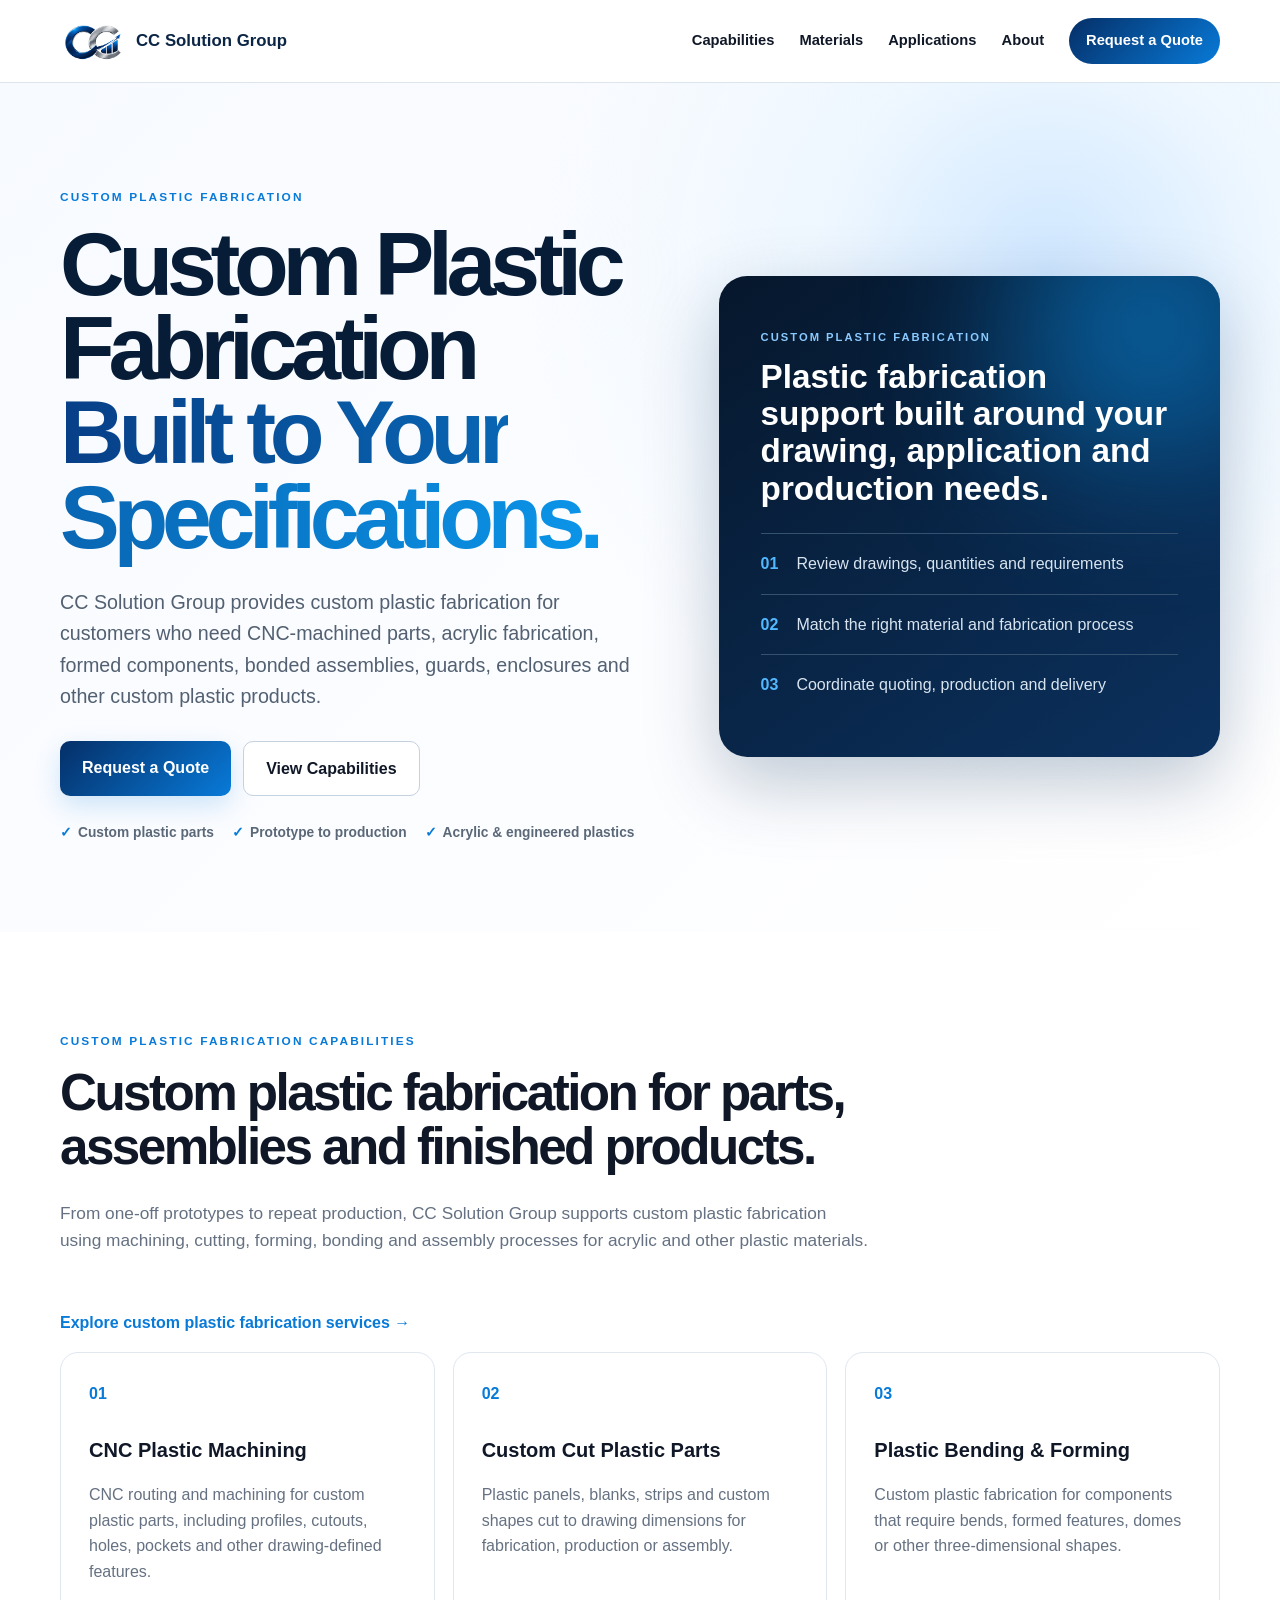
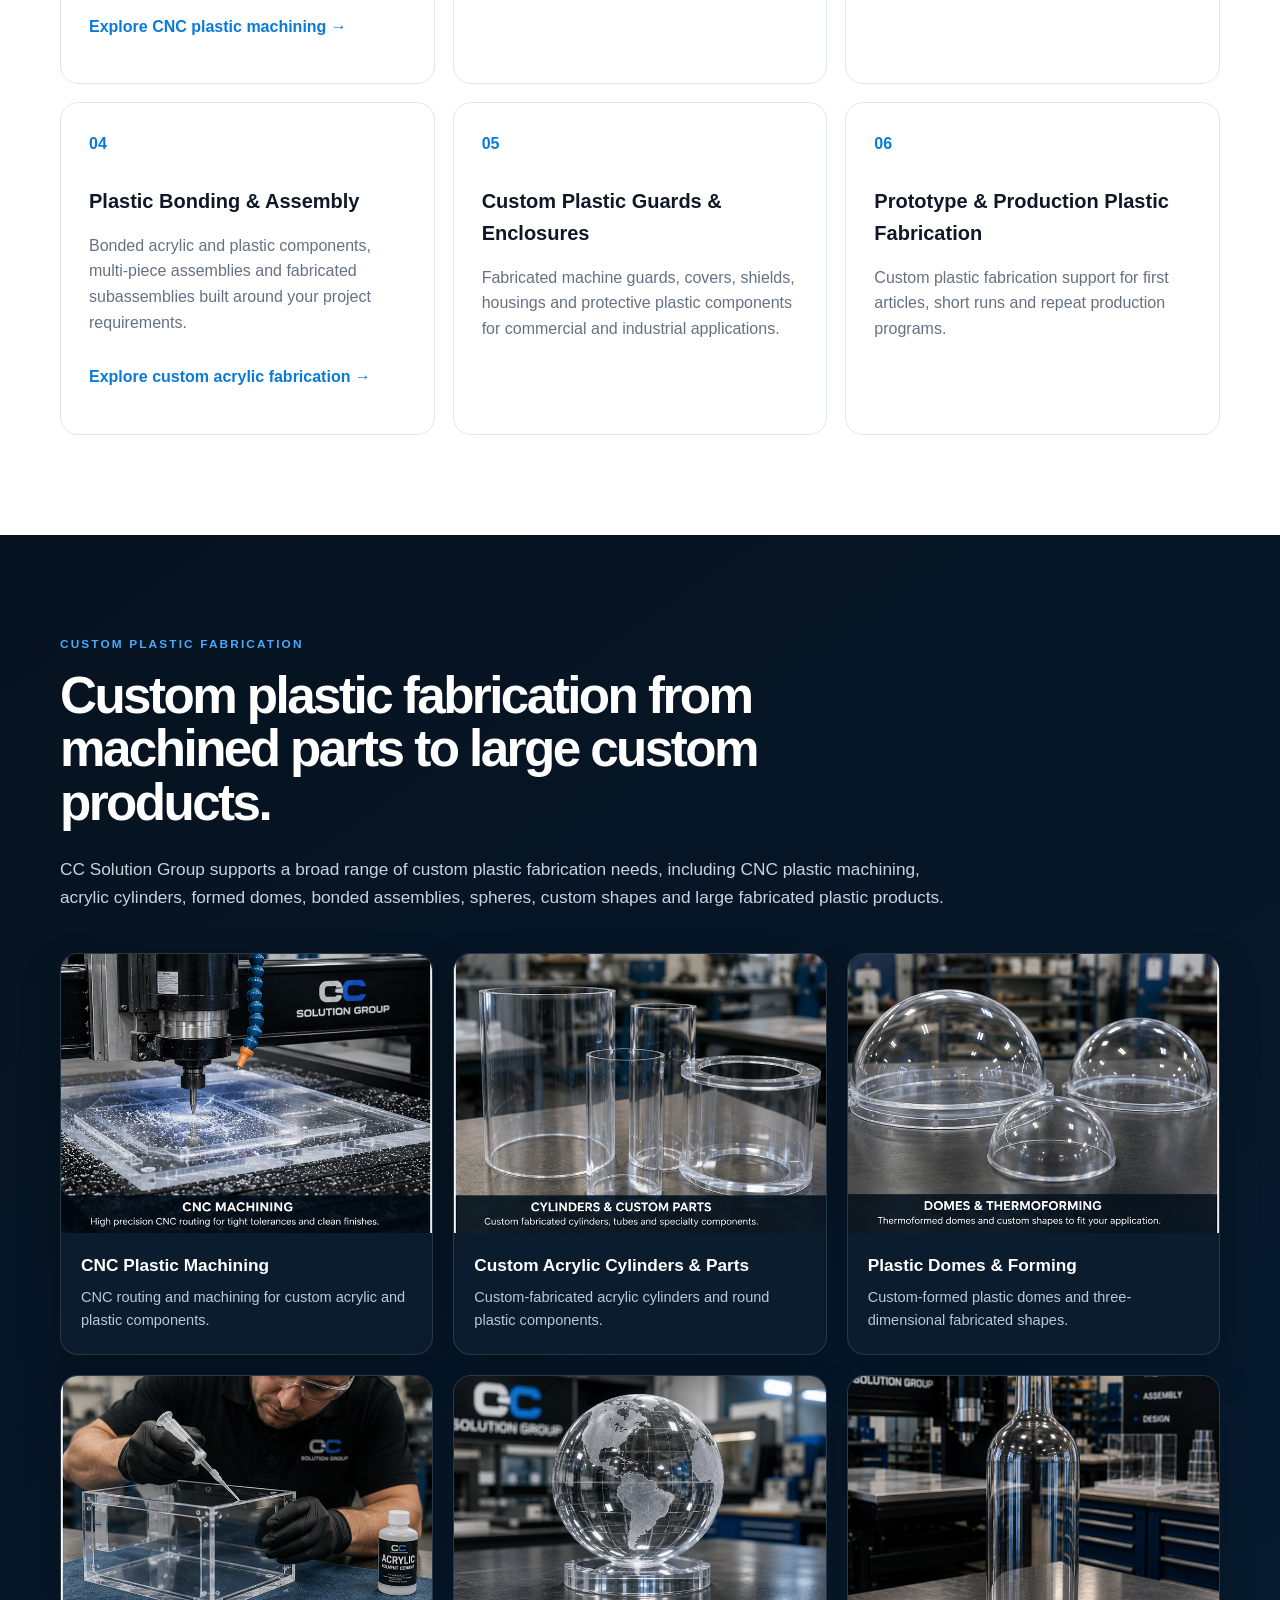
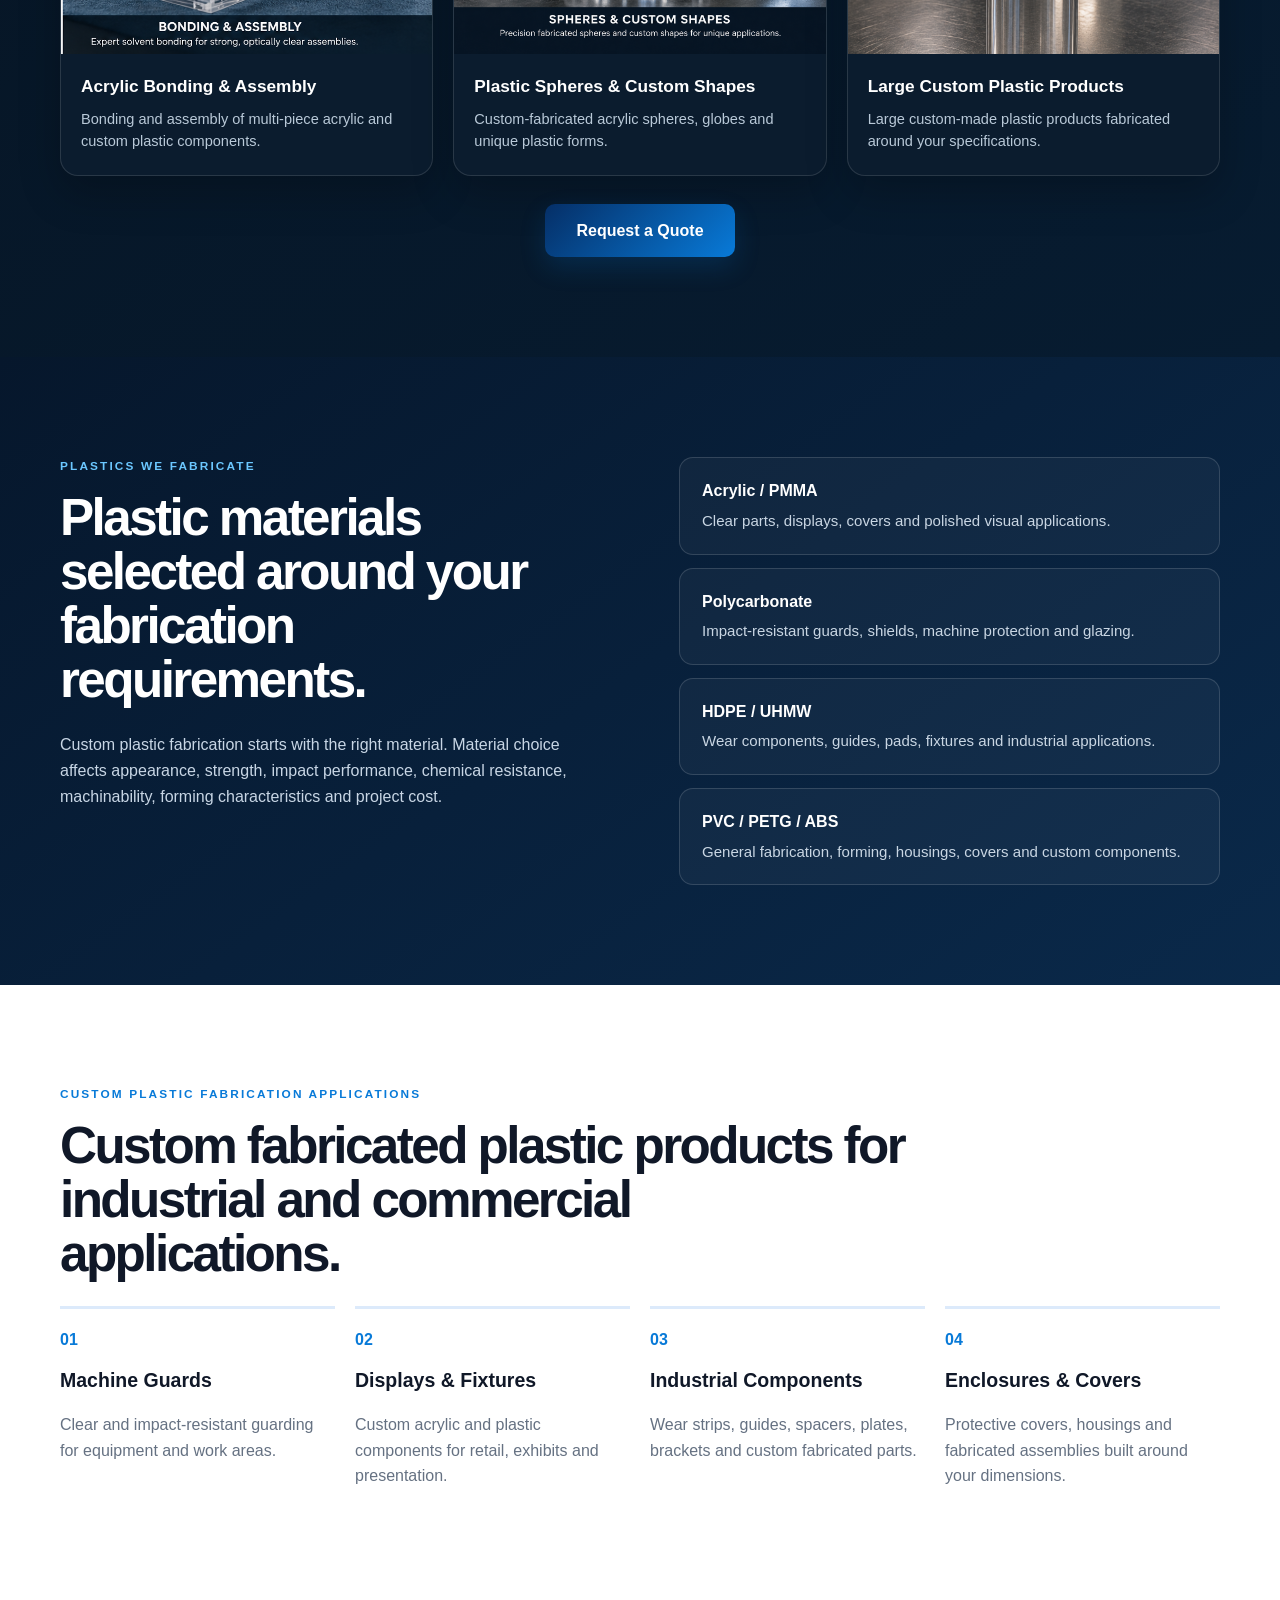
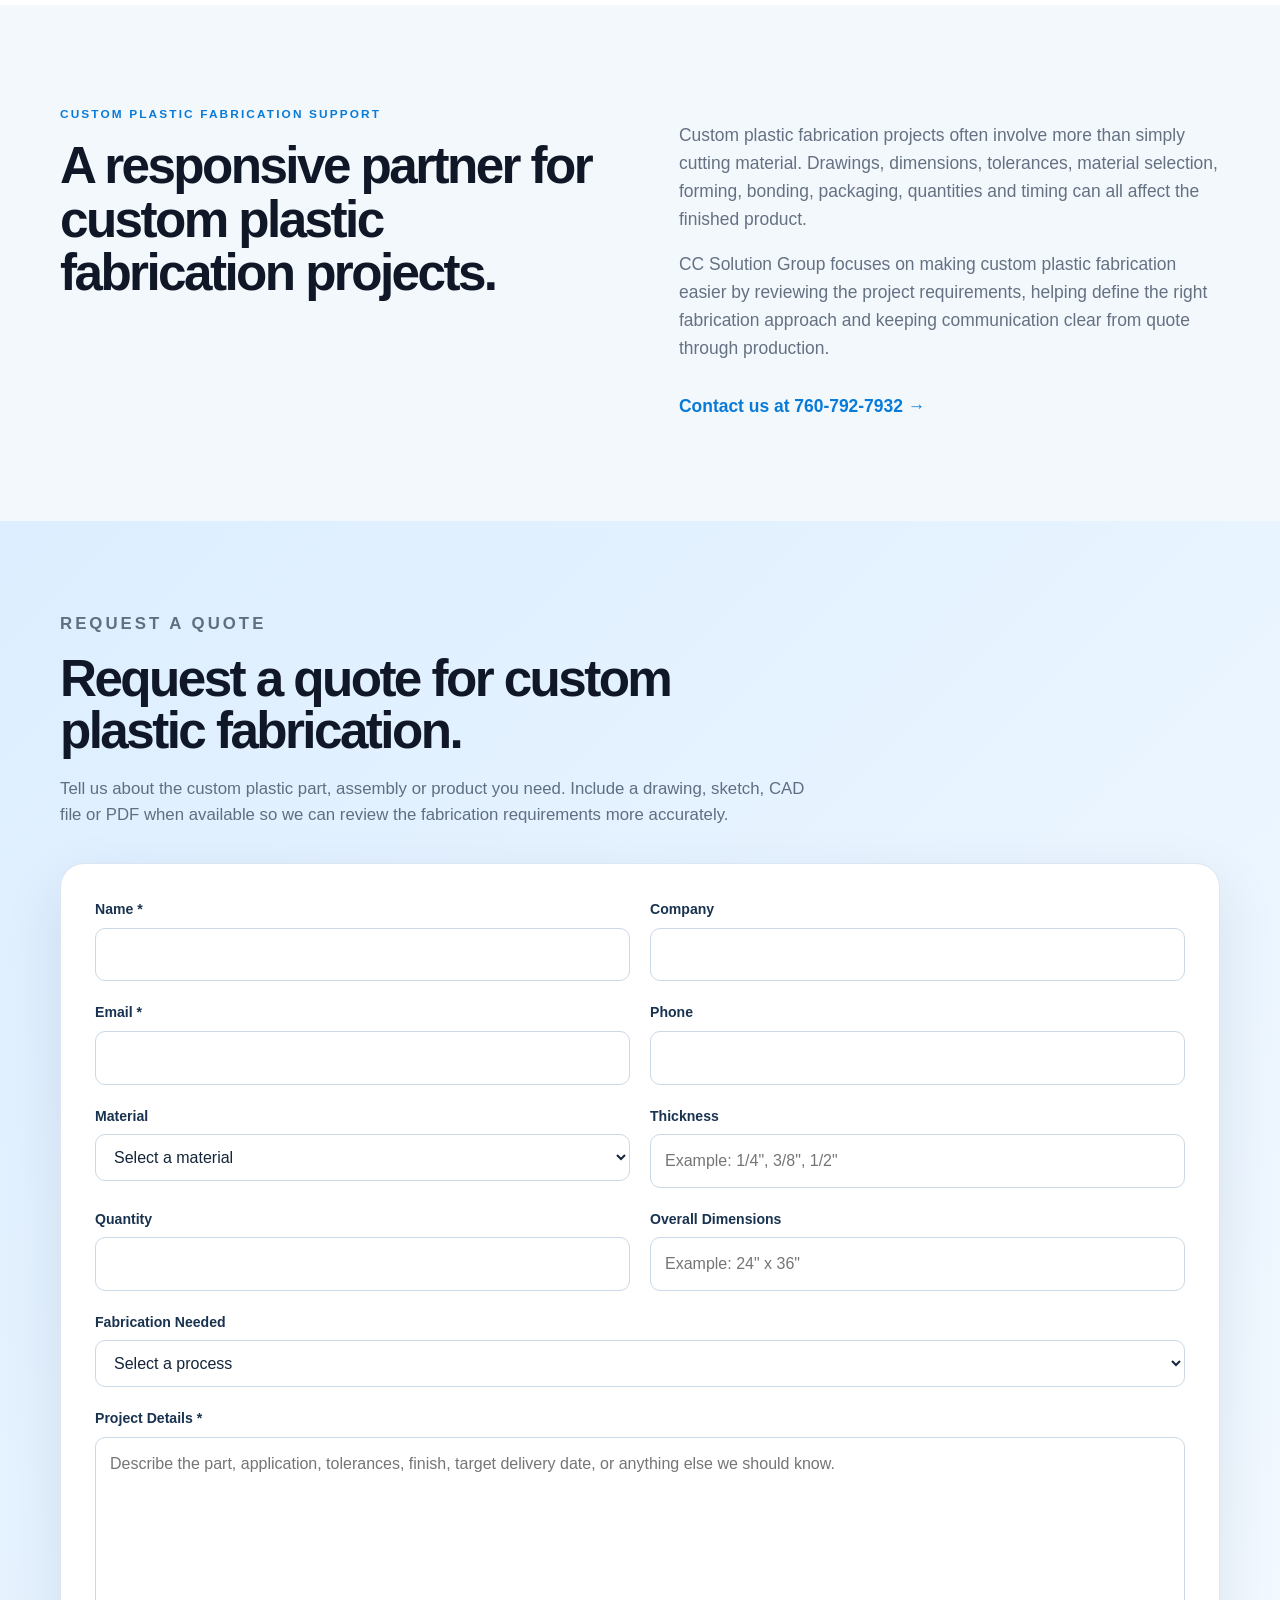
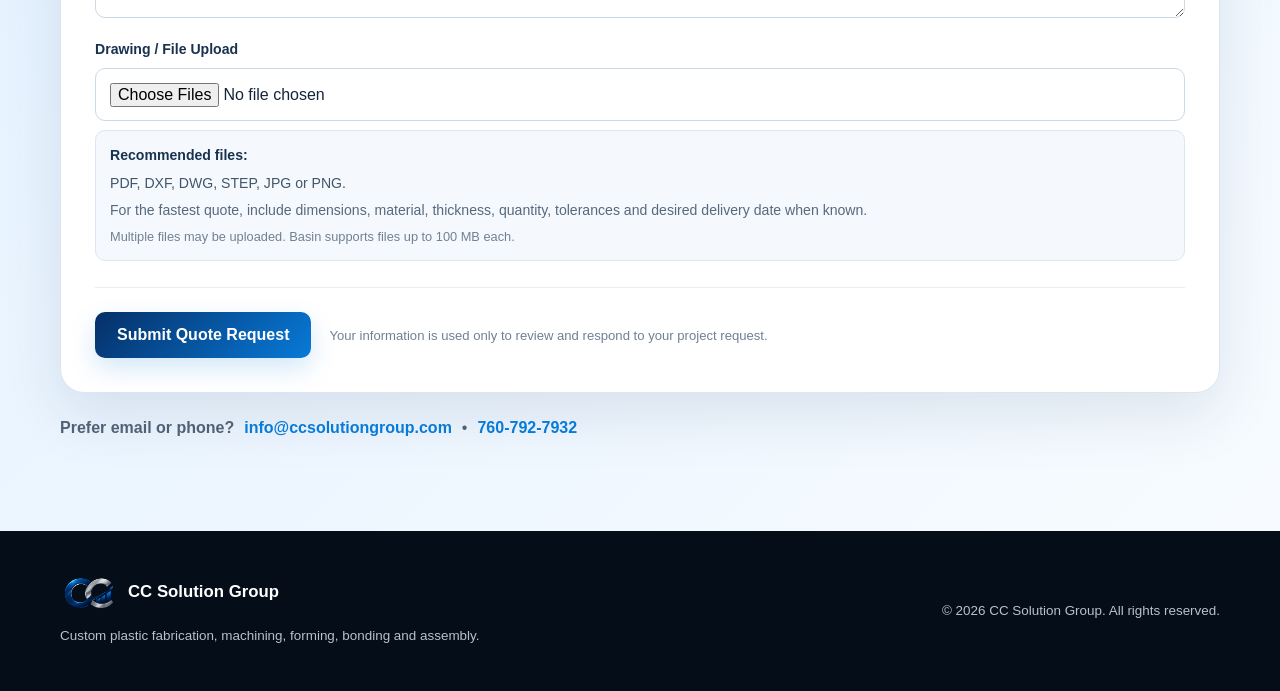
==== commit 7341d4d1: "Update index.html" ====
--- a/index.html
+++ b/index.html
@@ -184,7 +184,7 @@
           <article class="service"><div class="icon">01</div><h3>CNC Plastic Machining</h3><p>CNC routing and machining for custom plastic parts, including profiles, cutouts, holes, pockets and other drawing-defined features.</p><p><a class="text-link" href="cnc-plastic-machining.html">Explore CNC plastic machining →</a></p></article>
           <article class="service"><div class="icon">02</div><h3>Custom Cut Plastic Parts</h3><p>Plastic panels, blanks, strips and custom shapes cut to drawing dimensions for fabrication, production or assembly.</p></article>
           <article class="service"><div class="icon">03</div><h3>Plastic Bending & Forming</h3><p>Custom plastic fabrication for components that require bends, formed features, domes or other three-dimensional shapes.</p></article>
-          <article class="service"><div class="icon">04</div><h3>Plastic Bonding & Assembly</h3><p>Bonded acrylic and plastic components, multi-piece assemblies and fabricated subassemblies built around your project requirements.</p></article>
+          <article class="service"><div class="icon">04</div><h3>Plastic Bonding & Assembly</h3><p>Bonded acrylic and plastic components, multi-piece assemblies and fabricated subassemblies built around your project requirements.</p><p><a class="text-link" href="custom-acrylic-fabrication.html">Explore custom acrylic fabrication →</a></p></article>
           <article class="service"><div class="icon">05</div><h3>Custom Plastic Guards & Enclosures</h3><p>Fabricated machine guards, covers, shields, housings and protective plastic components for commercial and industrial applications.</p></article>
           <article class="service"><div class="icon">06</div><h3>Prototype & Production Plastic Fabrication</h3><p>Custom plastic fabrication support for first articles, short runs and repeat production programs.</p></article>
         </div>
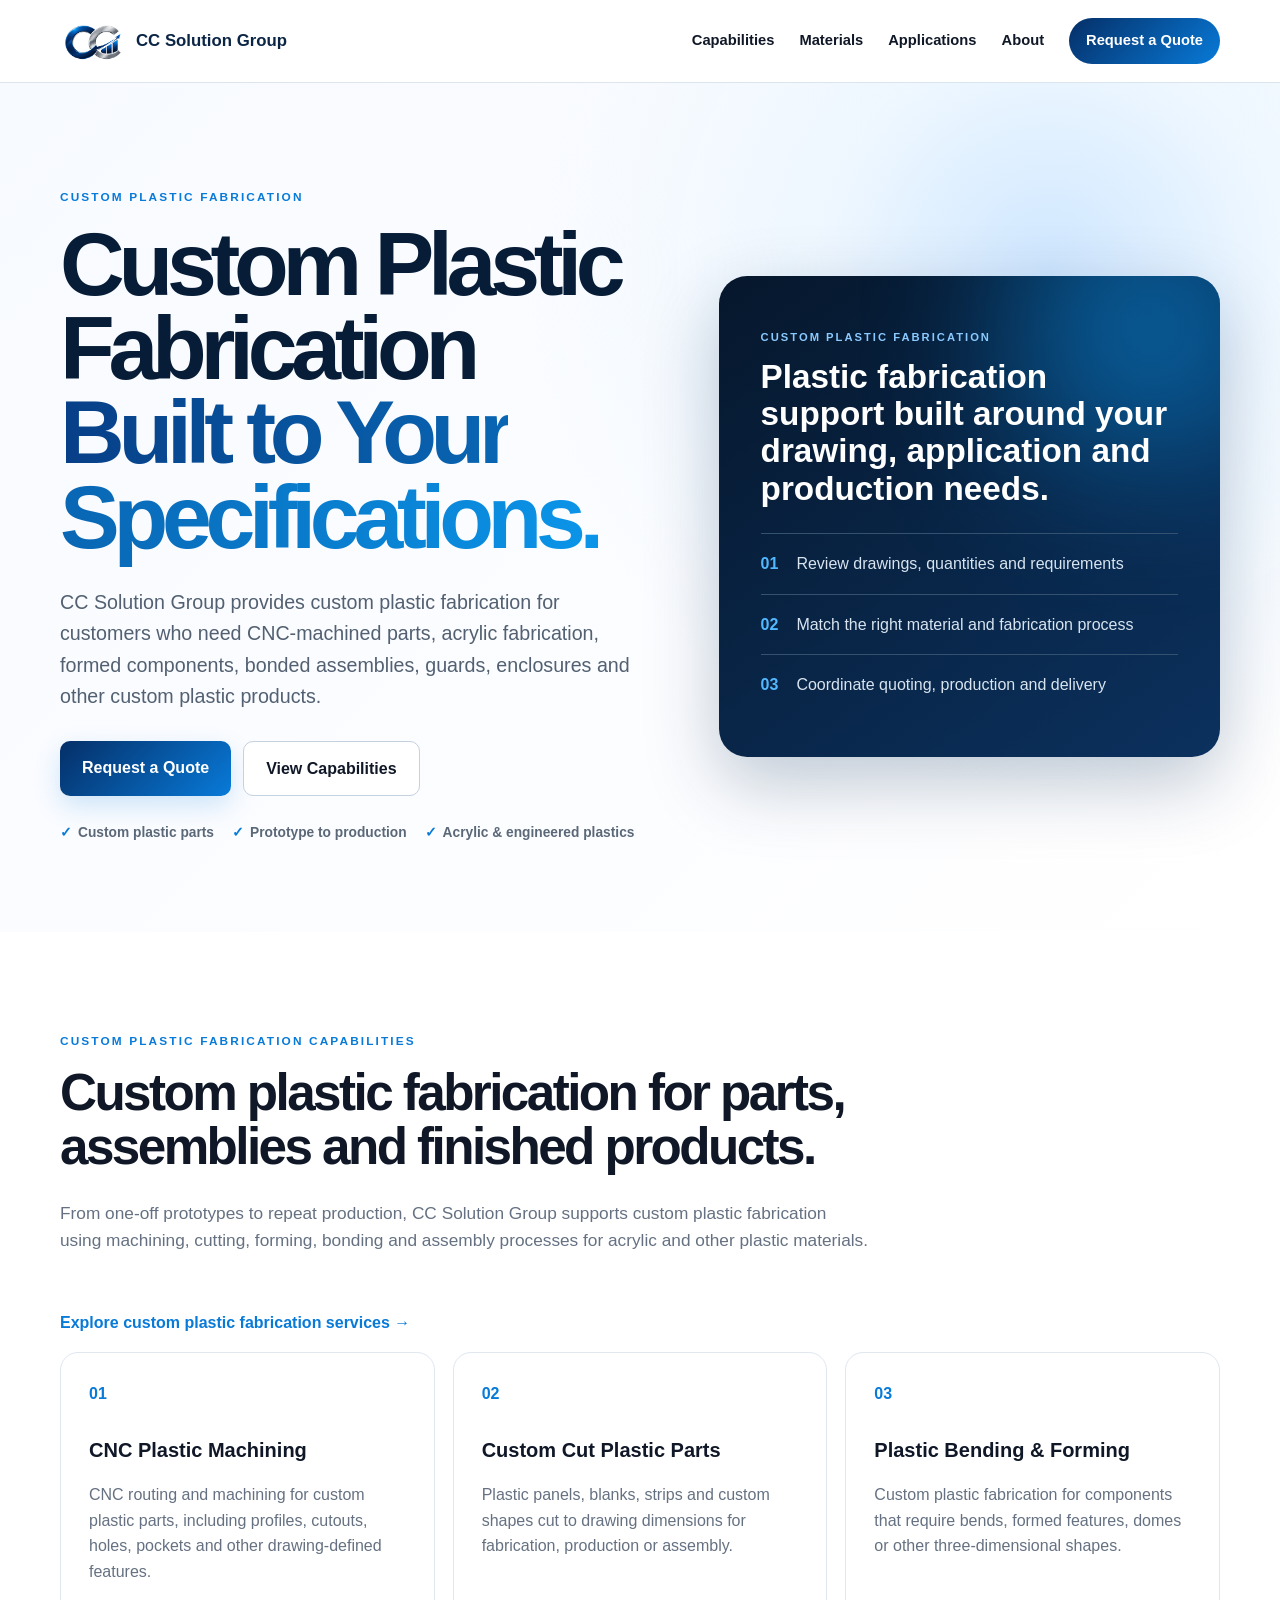
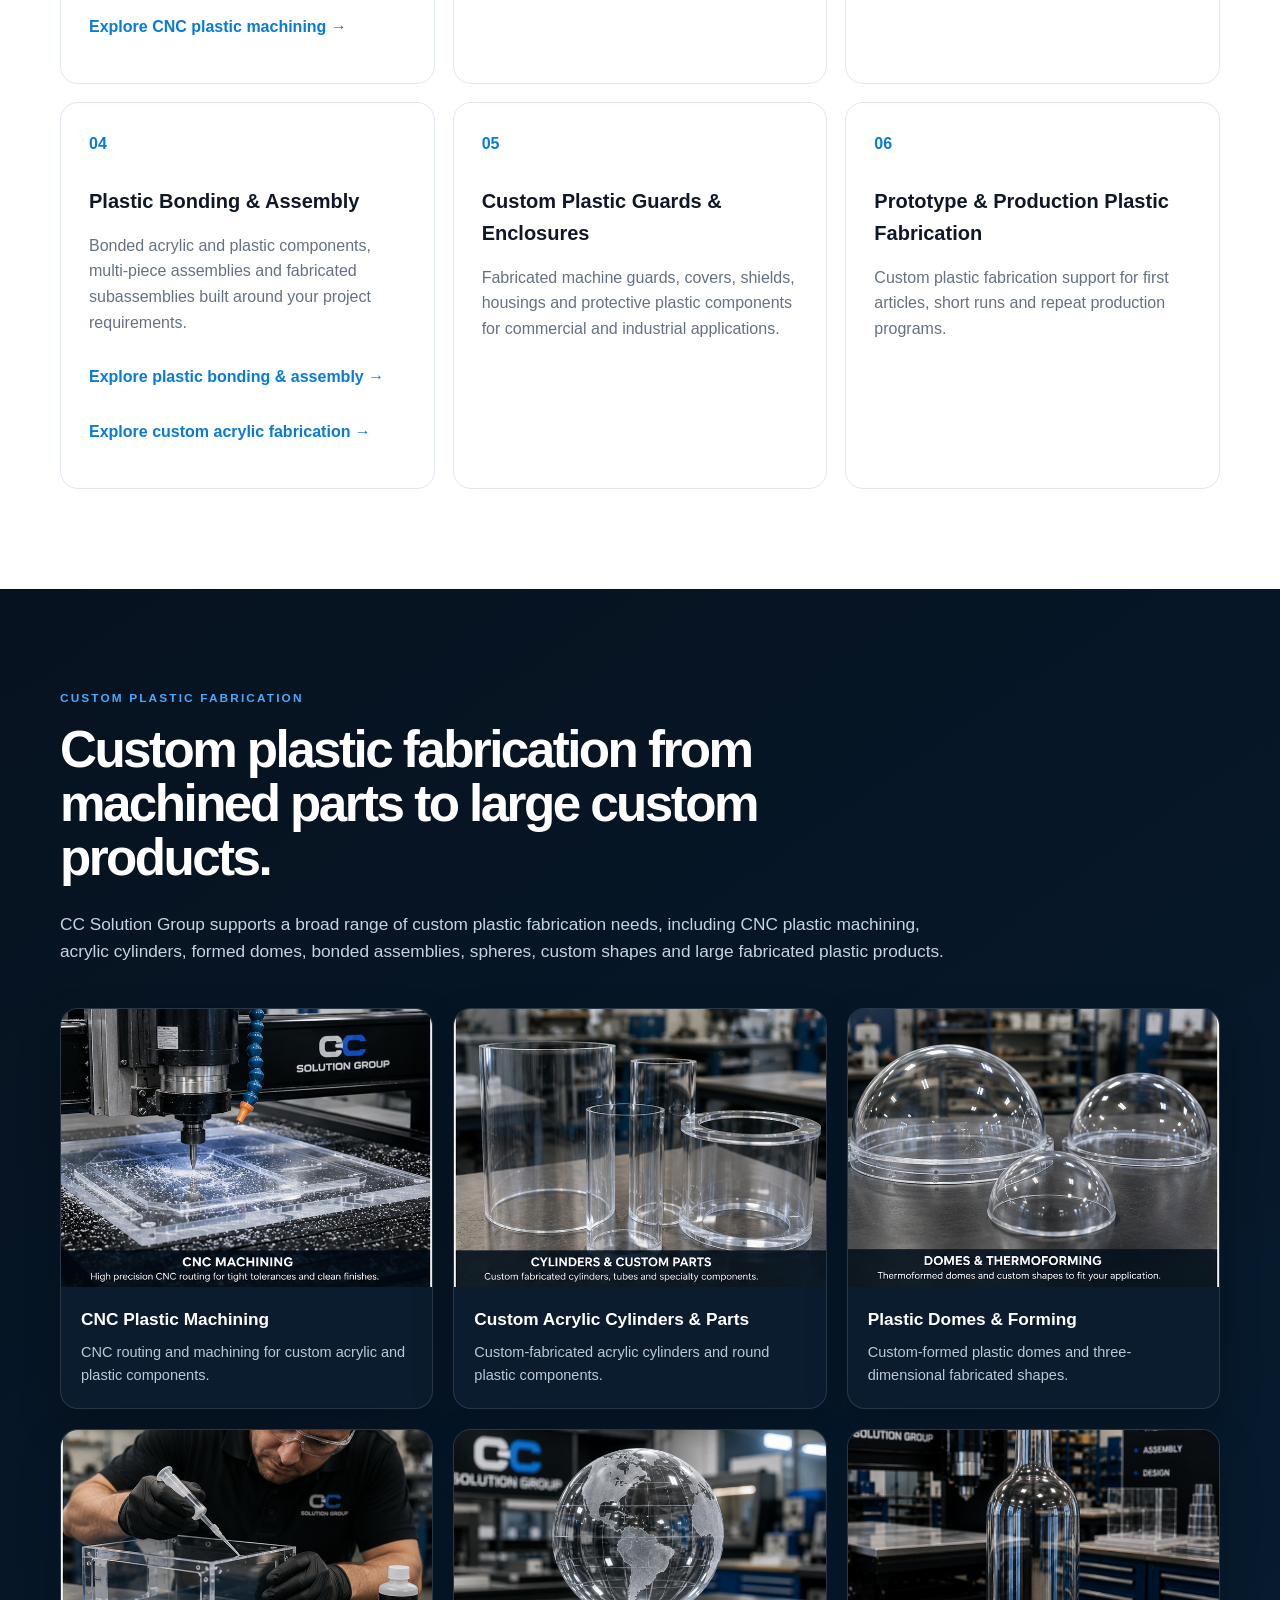
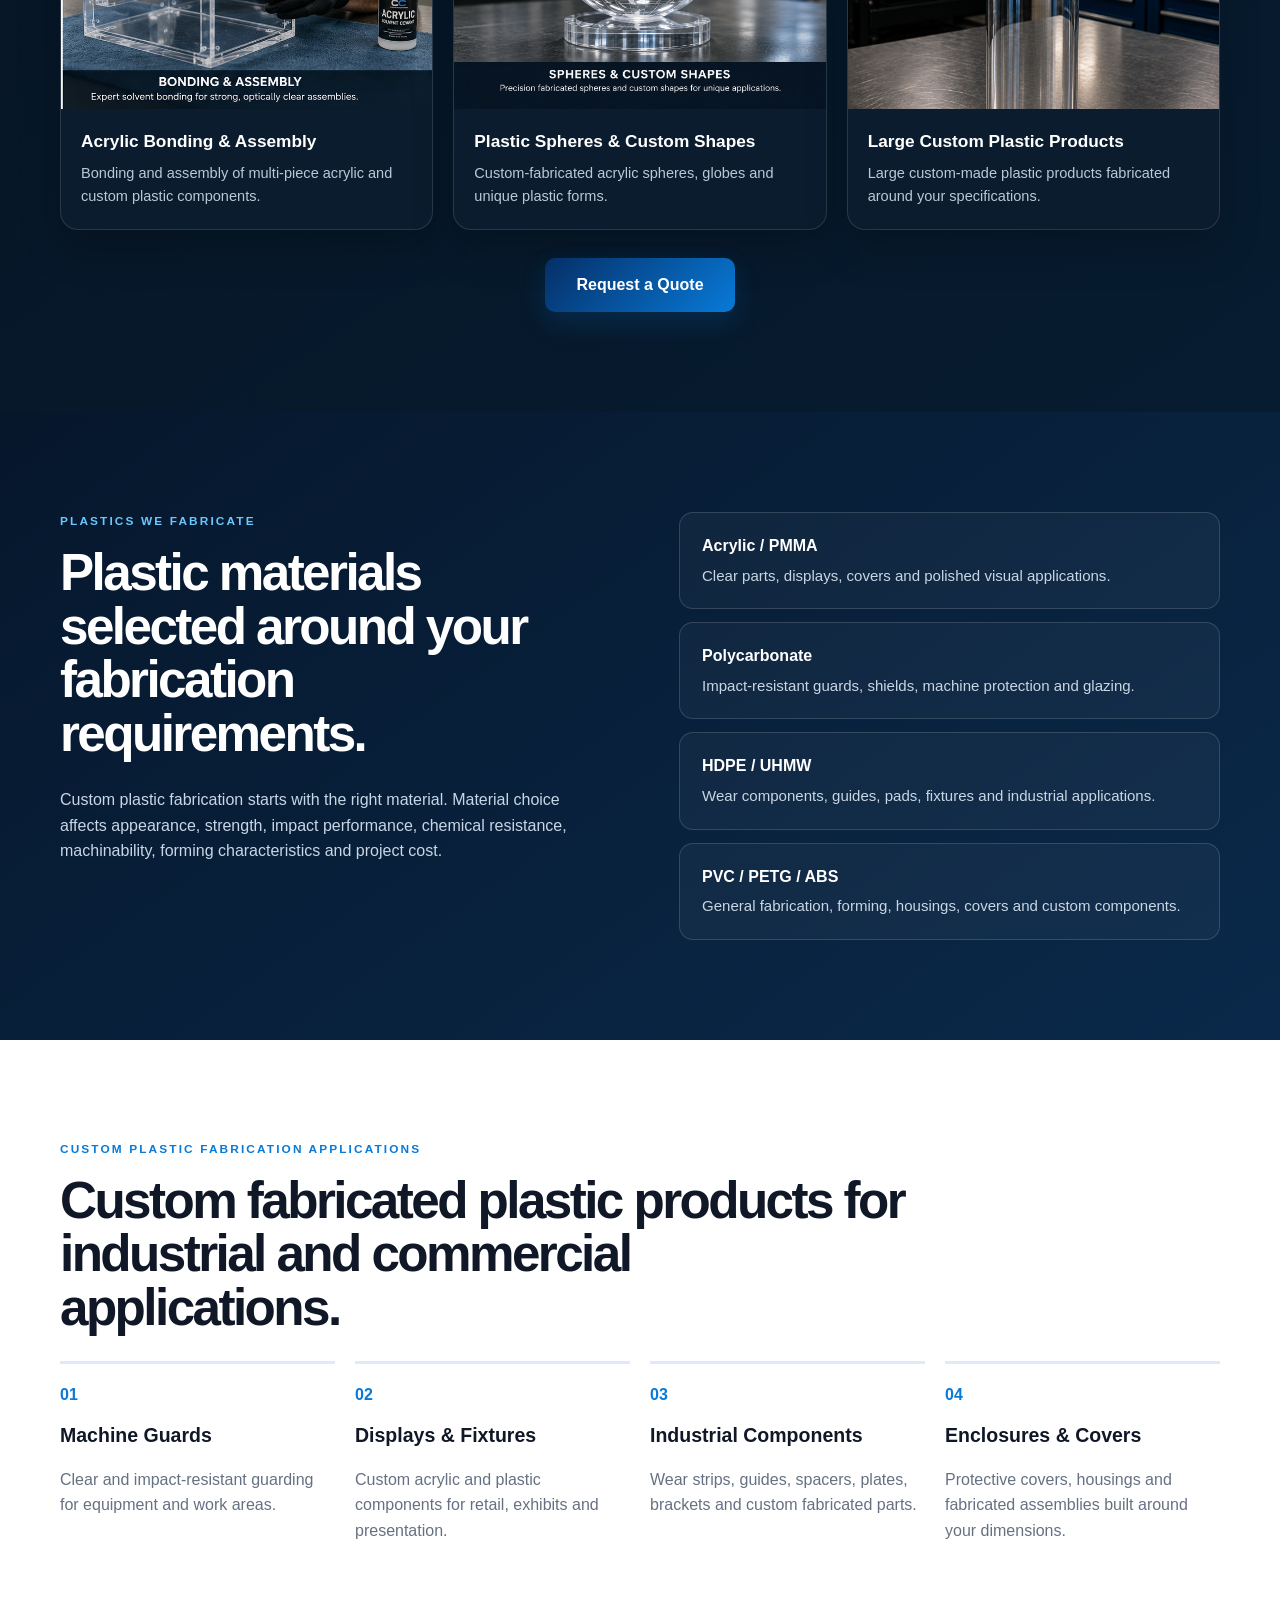
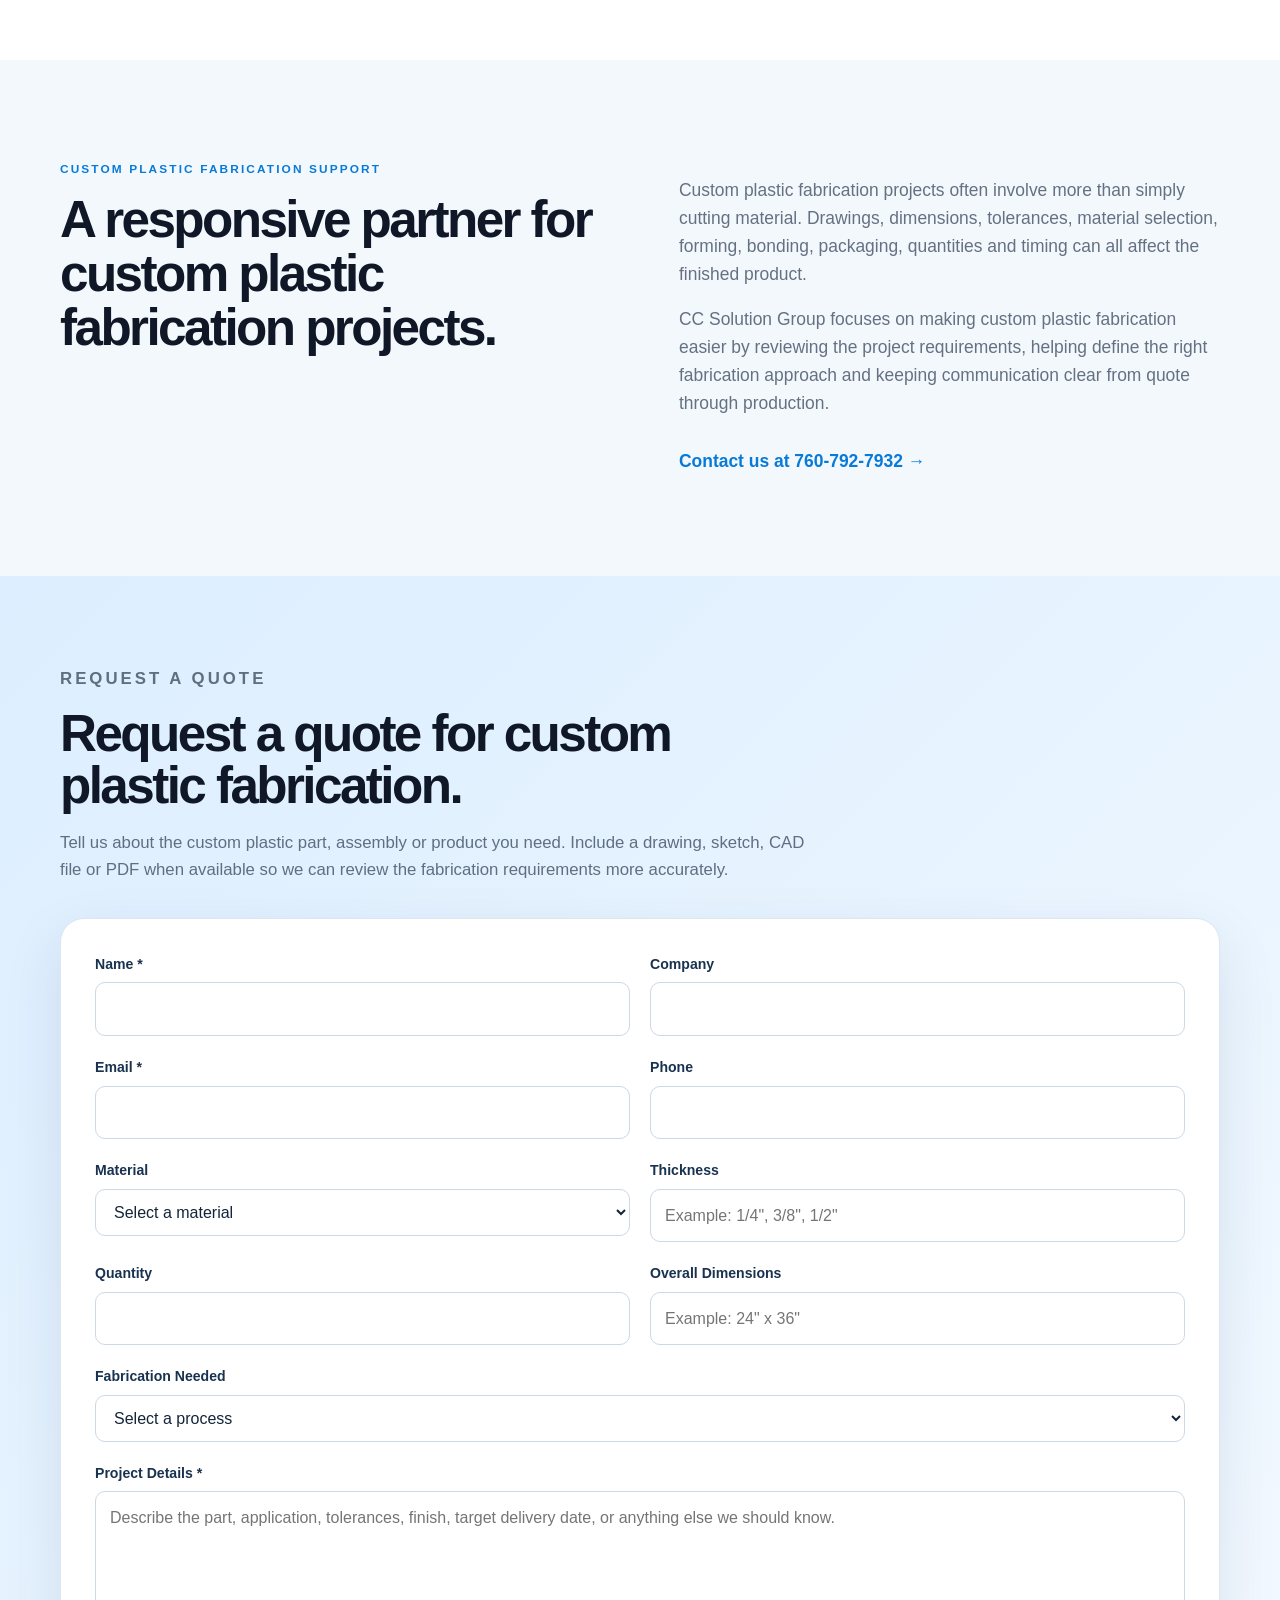
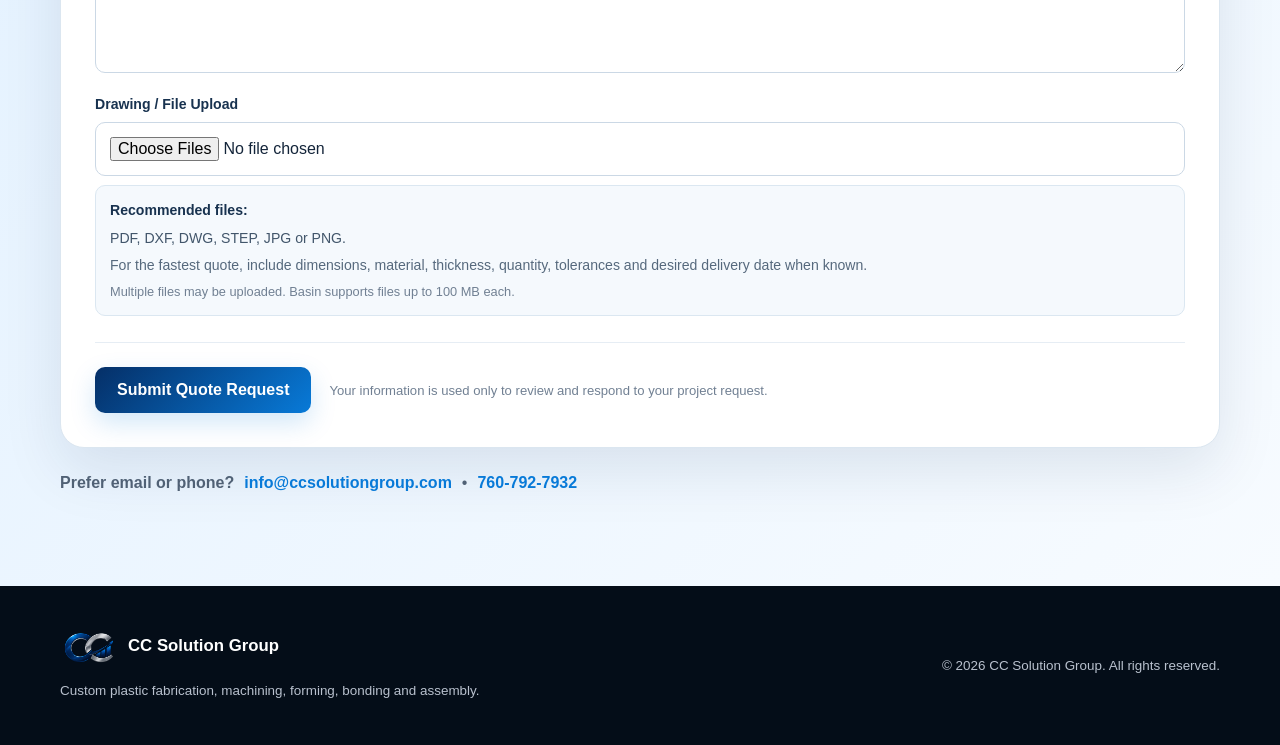
==== commit 64cd2ad3: "Modify Plastic Bonding & Assembly section links Updated the link for Plastic Bonding & Assembly and " ====
--- a/index.html
+++ b/index.html
@@ -184,7 +184,7 @@
           <article class="service"><div class="icon">01</div><h3>CNC Plastic Machining</h3><p>CNC routing and machining for custom plastic parts, including profiles, cutouts, holes, pockets and other drawing-defined features.</p><p><a class="text-link" href="cnc-plastic-machining.html">Explore CNC plastic machining →</a></p></article>
           <article class="service"><div class="icon">02</div><h3>Custom Cut Plastic Parts</h3><p>Plastic panels, blanks, strips and custom shapes cut to drawing dimensions for fabrication, production or assembly.</p></article>
           <article class="service"><div class="icon">03</div><h3>Plastic Bending & Forming</h3><p>Custom plastic fabrication for components that require bends, formed features, domes or other three-dimensional shapes.</p></article>
-          <article class="service"><div class="icon">04</div><h3>Plastic Bonding & Assembly</h3><p>Bonded acrylic and plastic components, multi-piece assemblies and fabricated subassemblies built around your project requirements.</p><p><a class="text-link" href="custom-acrylic-fabrication.html">Explore custom acrylic fabrication →</a></p></article>
+          <article class="service"><div class="icon">04</div><h3>Plastic Bonding & Assembly</h3><p>Bonded acrylic and plastic components, multi-piece assemblies and fabricated subassemblies built around your project requirements.</p><p><a class="text-link" href="plastic-bonding-assembly.html">Explore plastic bonding &amp; assembly →</a></p><p><a class="text-link" href="custom-acrylic-fabrication.html">Explore custom acrylic fabrication →</a></p></article>
           <article class="service"><div class="icon">05</div><h3>Custom Plastic Guards & Enclosures</h3><p>Fabricated machine guards, covers, shields, housings and protective plastic components for commercial and industrial applications.</p></article>
           <article class="service"><div class="icon">06</div><h3>Prototype & Production Plastic Fabrication</h3><p>Custom plastic fabrication support for first articles, short runs and repeat production programs.</p></article>
         </div>
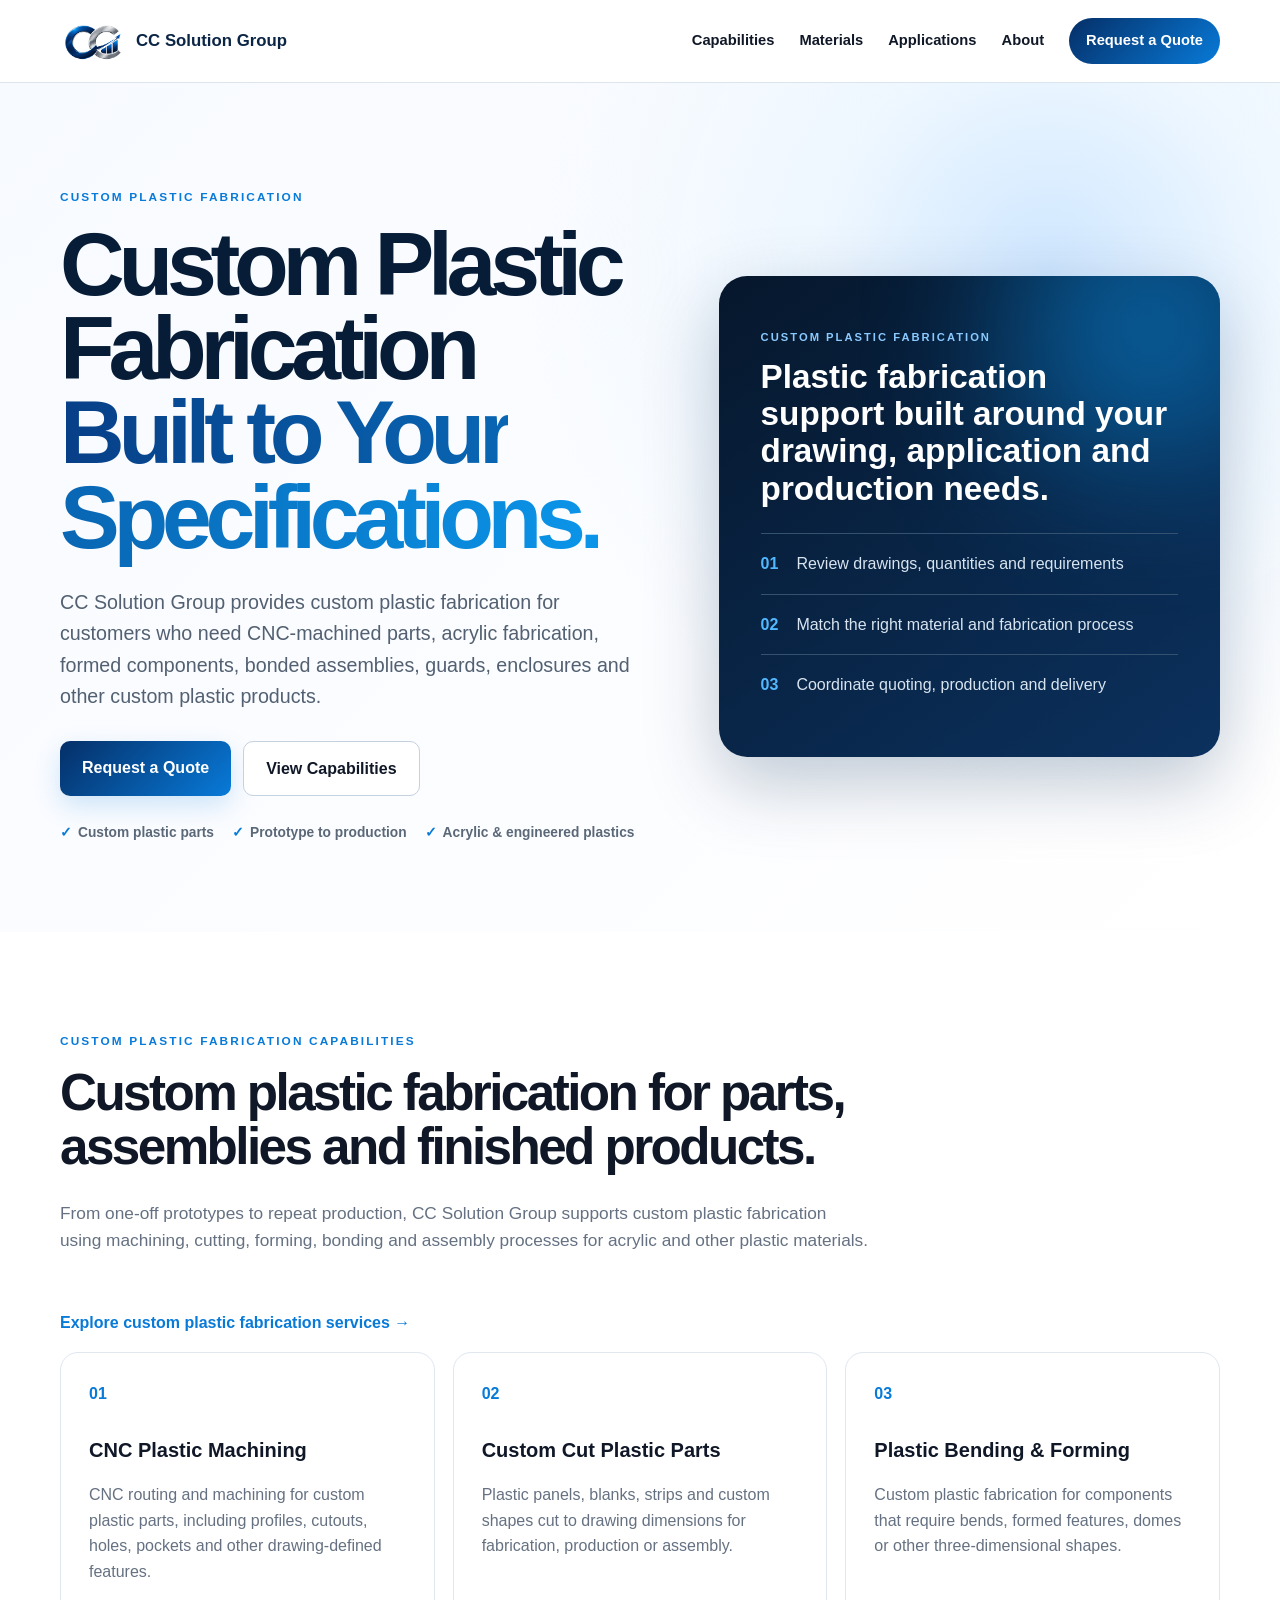
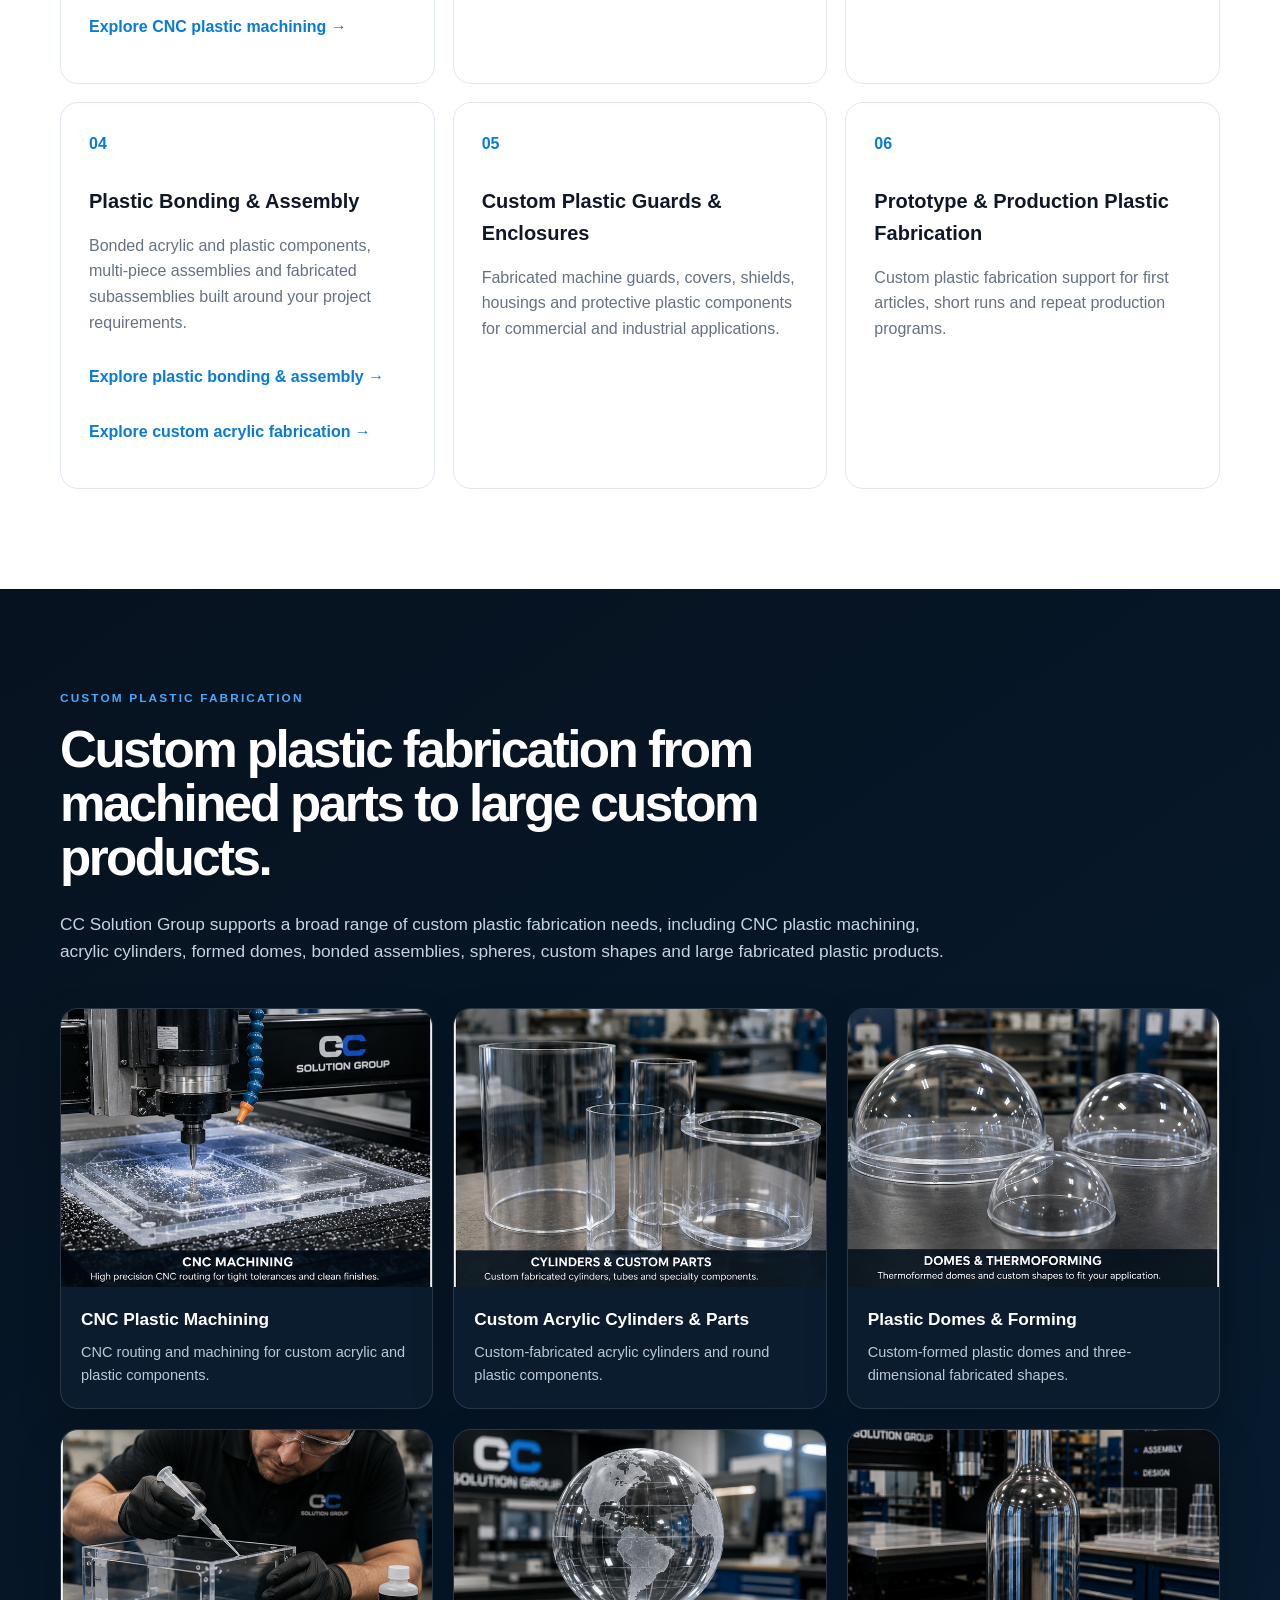
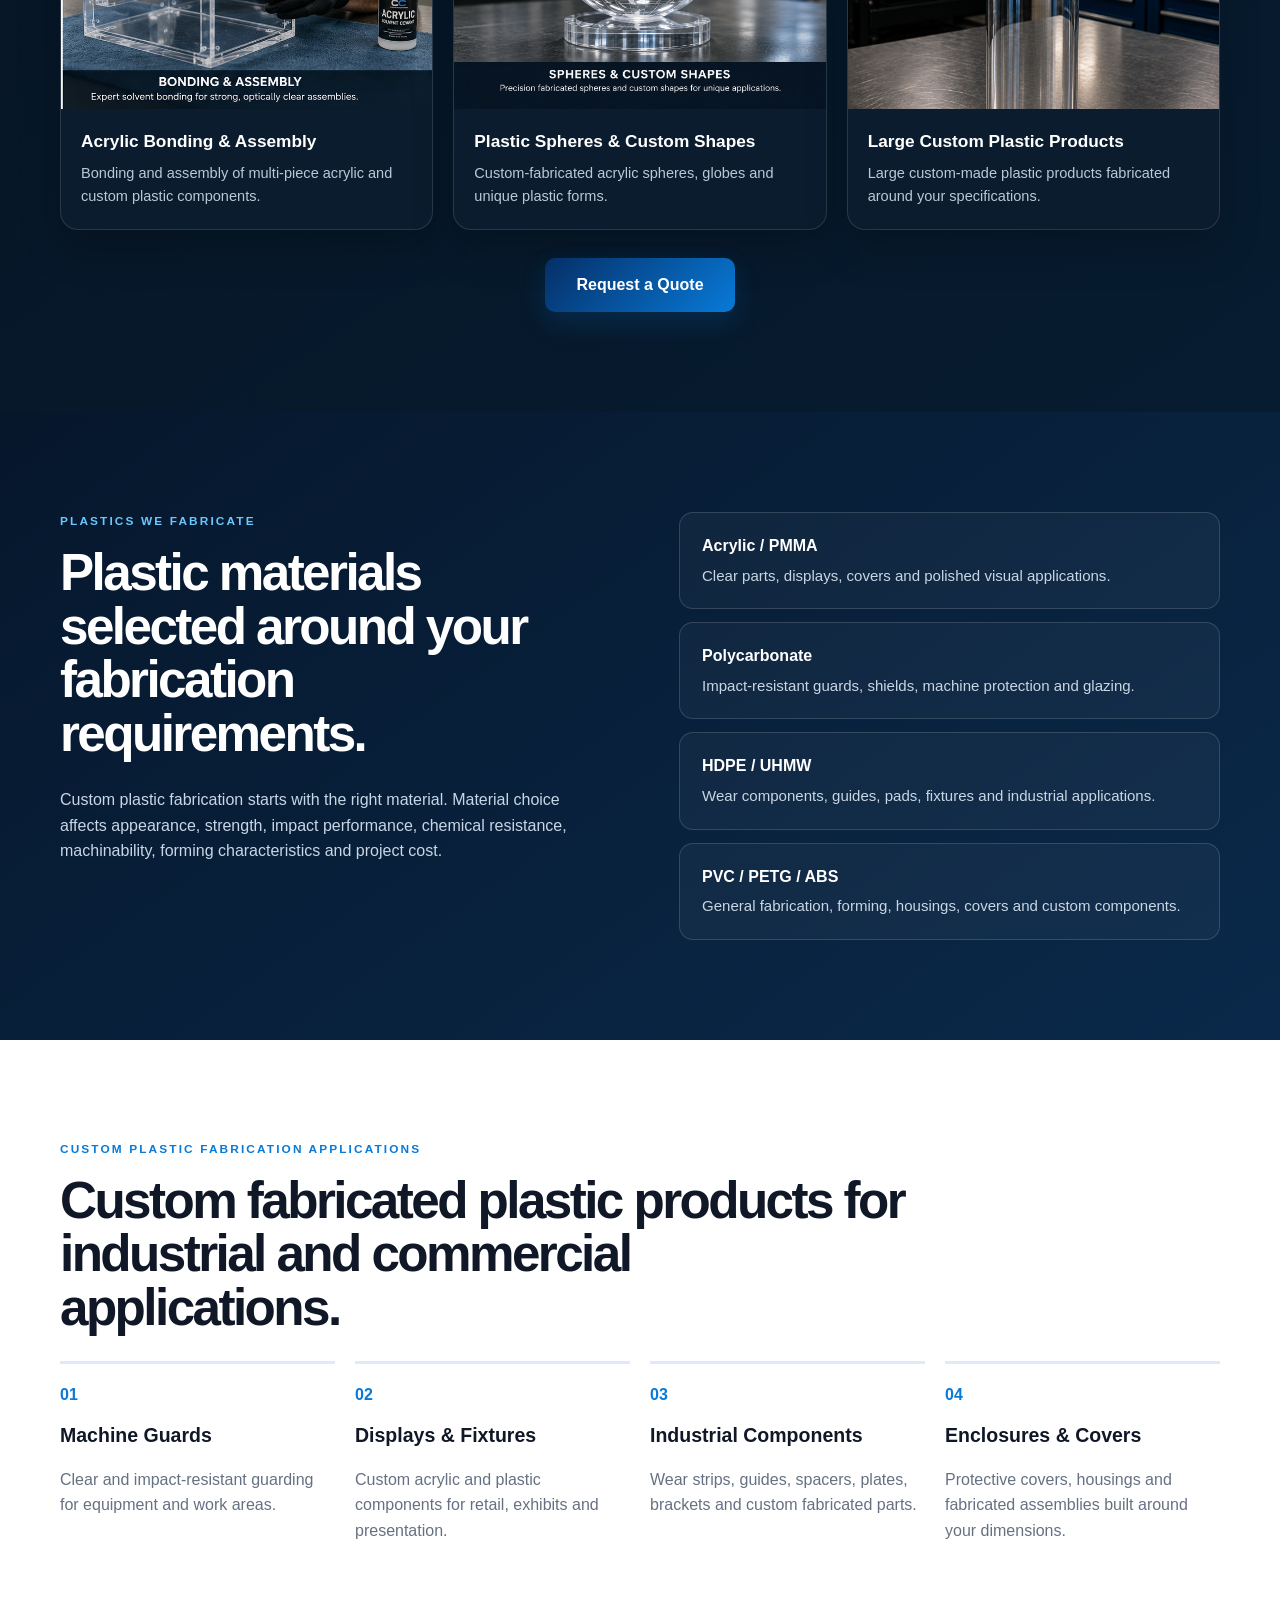
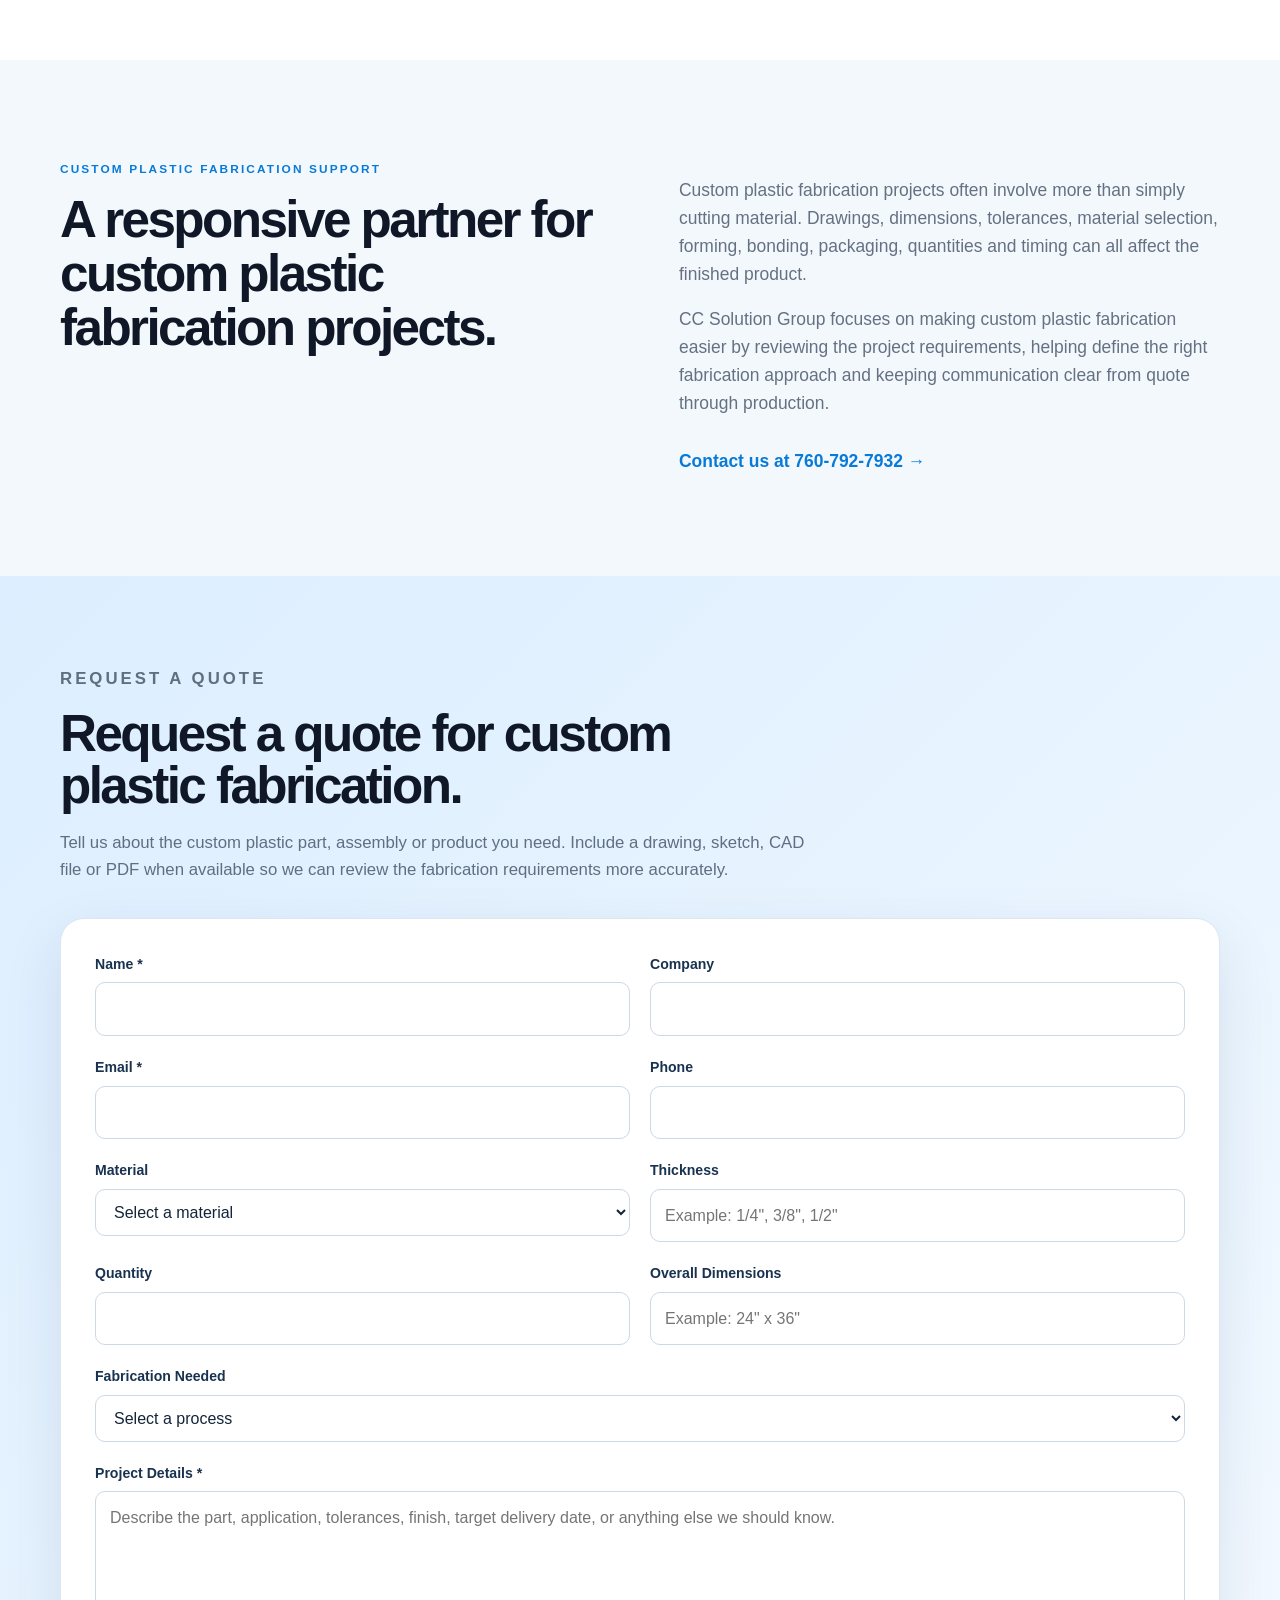
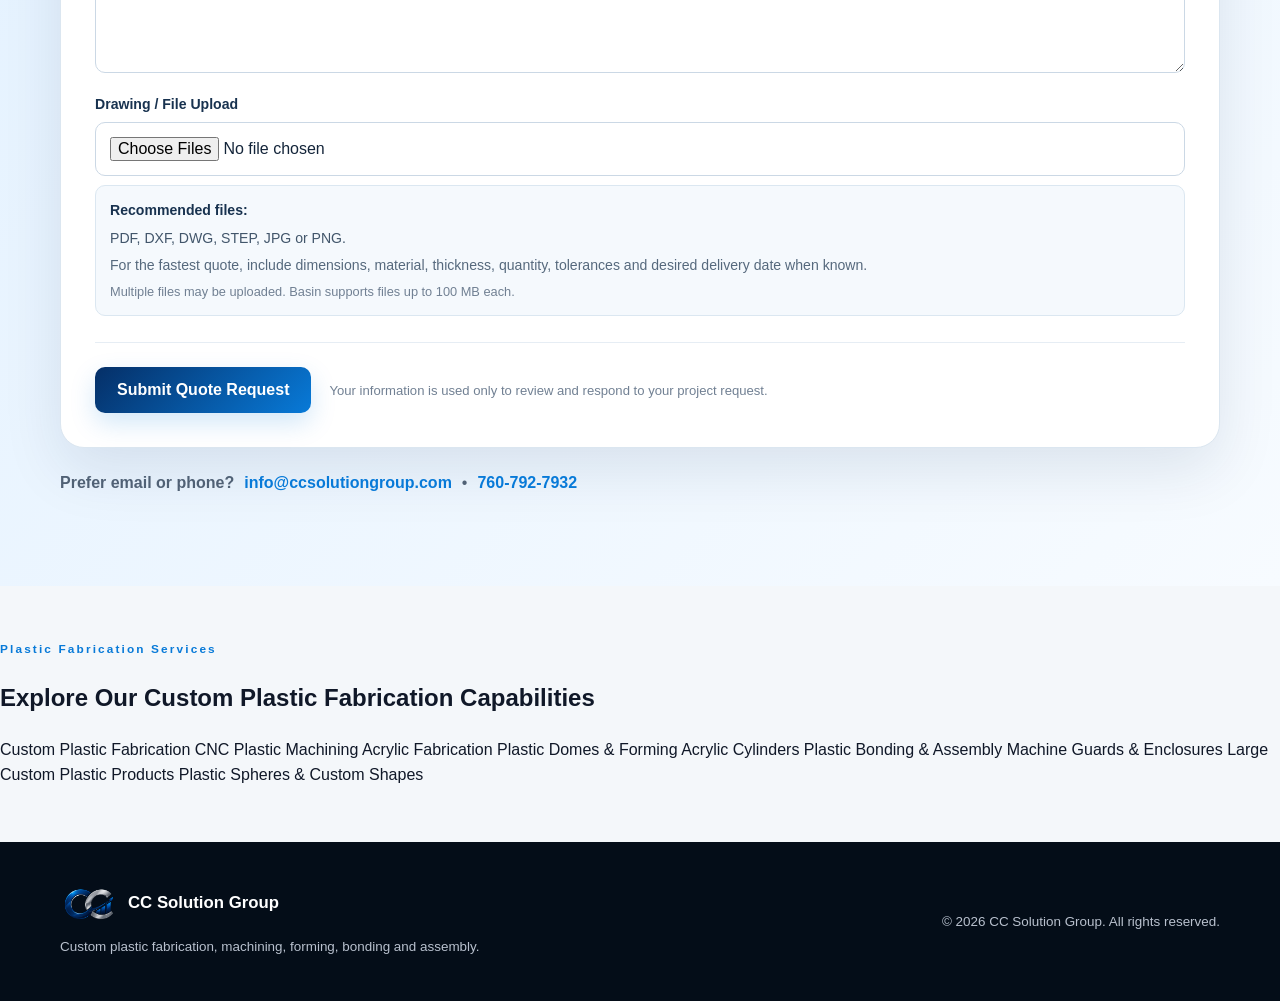
==== commit abc47892: "Implement lazy loading for images in index.html Updated image tags to use lazy loading and async dec" ====
--- a/index.html
+++ b/index.html
@@ -132,7 +132,7 @@
   <header class="site-header">
     <div class="container nav">
       <a class="brand" href="#home">
-        <img src="cc-solution-group-logo.png" alt="CC Solution Group custom plastic fabrication">
+        <img loading="lazy" decoding="async" src="cc-solution-group-logo.png" alt="CC Solution Group custom plastic fabrication">
         <span>CC Solution Group</span>
       </a>
       <button class="menu" aria-label="Open menu">☰</button>
@@ -206,7 +206,7 @@
         
         <div class="individual-gallery">
           <article class="gallery-card">
-            <img src="cnc-machining.png" alt="CNC plastic machining for custom clear plastic components">
+            <img loading="lazy" decoding="async" src="cnc-machining.png" alt="CNC plastic machining for custom clear plastic components">
             <div class="gallery-card-copy">
               <h3>CNC Plastic Machining</h3>
               <p>CNC routing and machining for custom acrylic and plastic components.</p>
@@ -214,7 +214,7 @@
           </article>
 
           <article class="gallery-card">
-            <img src="custom-cylinders.png" alt="Custom acrylic cylinder fabrication">
+            <img loading="lazy" decoding="async" src="custom-cylinders.png" alt="Custom acrylic cylinder fabrication">
             <div class="gallery-card-copy">
               <h3>Custom Acrylic Cylinders & Parts</h3>
               <p>Custom-fabricated acrylic cylinders and round plastic components.</p>
@@ -222,7 +222,7 @@
           </article>
 
           <article class="gallery-card">
-            <img src="thermoformed-domes.png" alt="Custom plastic dome forming and acrylic fabrication">
+            <img loading="lazy" decoding="async" src="thermoformed-domes.png" alt="Custom plastic dome forming and acrylic fabrication">
             <div class="gallery-card-copy">
               <h3>Plastic Domes & Forming</h3>
               <p>Custom-formed plastic domes and three-dimensional fabricated shapes.</p>
@@ -230,7 +230,7 @@
           </article>
 
           <article class="gallery-card">
-            <img src="bonding-assembly.png" alt="Acrylic bonding and custom plastic assembly">
+            <img loading="lazy" decoding="async" src="bonding-assembly.png" alt="Acrylic bonding and custom plastic assembly">
             <div class="gallery-card-copy">
               <h3>Acrylic Bonding & Assembly</h3>
               <p>Bonding and assembly of multi-piece acrylic and custom plastic components.</p>
@@ -238,7 +238,7 @@
           </article>
 
           <article class="gallery-card">
-            <img src="spheres-custom-shapes.png" alt="Custom acrylic sphere and plastic shape fabrication">
+            <img loading="lazy" decoding="async" src="spheres-custom-shapes.png" alt="Custom acrylic sphere and plastic shape fabrication">
             <div class="gallery-card-copy">
               <h3>Plastic Spheres & Custom Shapes</h3>
               <p>Custom-fabricated acrylic spheres, globes and unique plastic forms.</p>
@@ -246,7 +246,7 @@
           </article>
 
           <article class="gallery-card">
-            <img src="large-custom-made-products.png" alt="Large custom acrylic and plastic fabrication product">
+            <img loading="lazy" decoding="async" src="large-custom-made-products.png" alt="Large custom acrylic and plastic fabrication product">
             <div class="gallery-card-copy">
               <h3>Large Custom Plastic Products</h3>
               <p>Large custom-made plastic products fabricated around your specifications.</p>
@@ -391,12 +391,26 @@
         </div>
       </div>
     </section>
-  </main>
+  <section class="seo-service-directory" style="padding:54px 0;background:#f4f7fa">
+<div class="wrap"><p class="eyebrow">Plastic Fabrication Services</p>
+<h2>Explore Our Custom Plastic Fabrication Capabilities</h2>
+<div class="related">
+<a href="custom-plastic-fabrication.html">Custom Plastic Fabrication</a>
+<a href="cnc-plastic-machining.html">CNC Plastic Machining</a>
+<a href="custom-acrylic-fabrication.html">Acrylic Fabrication</a>
+<a href="plastic-domes-forming.html">Plastic Domes &amp; Forming</a>
+<a href="custom-acrylic-cylinders.html">Acrylic Cylinders</a>
+<a href="plastic-bonding-assembly.html">Plastic Bonding &amp; Assembly</a>
+<a href="machine-guards-enclosures.html">Machine Guards &amp; Enclosures</a>
+<a href="large-custom-plastic-products.html">Large Custom Plastic Products</a>
+<a href="plastic-spheres-custom-shapes.html">Plastic Spheres &amp; Custom Shapes</a>
+</div></div></section>
+</main>
 
   <footer>
     <div class="container footer">
       <div>
-        <a class="brand footer-brand" href="#home"><img src="cc-solution-group-logo.png" alt="CC Solution Group custom plastic fabrication"><span>CC Solution Group</span></a>
+        <a class="brand footer-brand" href="#home"><img loading="lazy" decoding="async" src="cc-solution-group-logo.png" alt="CC Solution Group custom plastic fabrication"><span>CC Solution Group</span></a>
         <p>Custom plastic fabrication, machining, forming, bonding and assembly.</p>
       </div>
       <p>© 2026 CC Solution Group. All rights reserved.</p>
